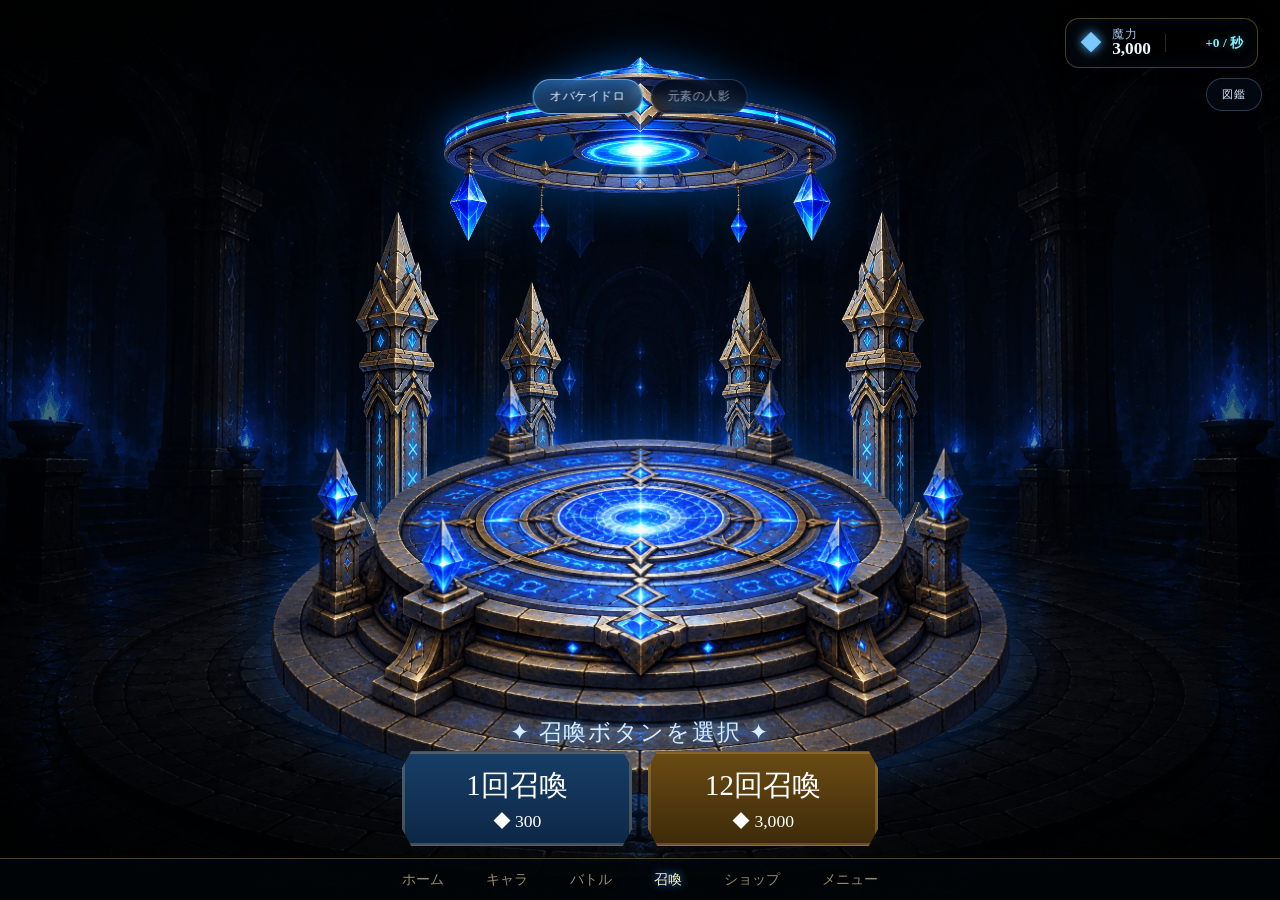
==== gacha-game/index.html @ d6c50254 "カード排出の演出を変更" ====
<!doctype html>
<html lang="ja">
<head>
  <meta charset="utf-8">
  <meta name="viewport" content="width=device-width, initial-scale=1">
  <title>Summon Prototype</title>
  <link rel="stylesheet" href="styles.css">
</head>
<body>
  <main class="screen">
    <img class="layer background" src="assets/background.png" alt="">
    <div class="vignette"></div>

    <section class="hud">
      <div class="magic-hud" aria-label="魔力情報">
        <div class="magic-main">
          <span class="magic-icon">◆</span>
          <div class="magic-values">
            <div class="magic-label">魔力</div>
            <b id="magicAmount">3,000</b>
          </div>
        </div>
        <div class="magic-rate" id="magicRate">+0 / 秒</div>
      </div>
    </section>

    <section class="series-selector" id="seriesSelector" aria-label="ガチャシリーズ"></section>

    <button type="button" class="collection-open-btn" id="openCollection">図鑑</button>

    <section class="summon-stage" id="summonStage">
      <img class="layer pillars" src="assets/pillars.png" alt="">
      <img class="layer ring" src="assets/upper_ring.png" alt="">
      <img class="layer platform" src="assets/platform.png" alt="">
      <img class="layer aura" src="assets/orb_aura.png" alt="">
      <img class="layer orb" src="assets/orb.png" alt="">
      <img class="layer orb-crack" id="orbCrack" src="" alt="" aria-hidden="true">
      <img class="layer lower-fx" src="assets/lower_fx.png" alt="">
      <div class="flash"></div>
      <div class="summon-glow"></div>
      <div class="reveal-burst" id="revealBurst" aria-hidden="true">
        <div class="reveal-burst-rays"></div>
        <div class="reveal-burst-ring ring-a"></div>
        <div class="reveal-burst-ring ring-b"></div>
        <div class="reveal-burst-core"></div>
      </div>
    </section>

    <div class="tap-text" id="tapText">✦ 召喚ボタンを選択 ✦</div>

    <section class="summon-actions">
      <button class="summon-btn single" data-count="1">
        <span id="singleSummonLabel">1回召喚</span>
        <small id="singleSummonCost">◆ 300</small>
      </button>
      <button class="summon-btn ten" data-count="12">
        <span id="multiSummonLabel">12回召喚</span>
        <small id="multiSummonCost">◆ 3,000</small>
      </button>
    </section>

    <nav class="bottom-nav">
      <span>ホーム</span><span>キャラ</span><span>バトル</span>
      <span class="active">召喚</span><span>ショップ</span><span>メニュー</span>
    </nav>

    
    <div class="card-eject-layer" id="cardEjectLayer" aria-hidden="true">
      <div class="layered-card eject-card" id="ejectCard">
        <img class="card-frame-sizing" id="ejectFrameSizing" src="assets/card_frame_sr.png" alt="">
        <div class="card-art-window">
          <img class="card-character" id="ejectCharacter" src="assets/sample_character.png" alt="キャラクター">
        </div>
        <img class="card-frame-overlay" id="ejectFrameOverlay" src="assets/card_frame_sr.png" alt="">
        <div class="card-rarity-label" id="ejectRarity">N</div>
        <div class="card-nameplate">
          <div class="card-name" id="ejectName">星導の魔導姫</div>
        </div>
      </div>
    </div>

    


    <div class="game-toast" id="gameToast" role="status" aria-live="polite"></div>

    <section class="collection-overlay" id="collectionOverlay" aria-hidden="true">
      <div class="collection-panel">
        <header class="collection-header">
          <div>
            <div class="collection-kicker">COLLECTION</div>
            <h2>召喚図鑑</h2>
          </div>
          <button type="button" class="collection-close" id="closeCollection" aria-label="図鑑を閉じる">×</button>
        </header>

        <div class="collection-series-tabs" id="collectionSeriesTabs" aria-label="図鑑シリーズ切り替え"></div>

        <div class="collection-summary">
          <div class="collection-series-name" id="collectionSeriesName">---</div>
          <div class="collection-count" id="collectionProgressText">0 / 0</div>
        </div>

        <div class="collection-progress-track">
          <div class="collection-progress-fill" id="collectionProgressBar"></div>
        </div>

        <div class="collection-grid" id="collectionGrid"></div>
      </div>
    </section>

    <!-- 取得カード専用：カード枠DOMとは完全に独立 -->
    <div class="acquisition-reveal" id="acquisitionReveal" aria-hidden="true">
      <div class="acquisition-backdrop"></div>
      <div class="acquisition-flash" aria-hidden="true"></div>
      <img
        class="acquisition-character"
        id="acquisitionCharacter"
        src=""
        alt="取得キャラクター"
      >
      <div class="acquisition-rarity" id="acquisitionRarity"></div>
      <div class="acquisition-card-name" id="acquisitionCardName"></div>
      <div class="acquisition-tap-guide" id="acquisitionTapGuide">TAP</div>
    </div>

    <div class="result-card" id="resultCard">
      <div class="result-inner">

        <div class="single-result" id="singleResult">
          <div class="result-rarity" id="resultRarity">N</div>

          <div class="layered-card result-layered-card" id="resultLayeredCard">
            <img class="card-frame-sizing" id="resultFrameSizing" src="assets/card_frame_sr.png" alt="">
            <div class="card-art-window">
              <img class="card-character" id="resultCharacter" src="assets/sample_character.png" alt="キャラクター">
            </div>
            <img class="card-frame-overlay" id="resultFrameOverlay" src="assets/card_frame_sr.png" alt="">
            <div class="card-rarity-label" id="resultCardRarity">N</div>
            <div class="card-nameplate">
              <div class="card-name" id="resultCardName">星導の魔導姫</div>
            </div>
          </div>

          <div class="result-title">召喚成功</div>
        </div>

        <div class="ten-result" id="tenResult">
          <div class="ten-result-title">12連召喚結果</div>
          <div class="ten-card-grid" id="tenCardGrid"></div>
        </div>

        <button id="closeResult">閉じる</button>
      </div>
    </div>

  </main>
  <script src="data/master.js"></script>
  <script src="data/card_loader.js"></script>
</body>
</html>
---- gacha-game/styles.css ----
:root{--gold:#d7b065;--blue:#2f92ff}*{box-sizing:border-box}html,body{margin:0;width:100%;height:100%;background:#02070d;color:#fff;font-family:"Yu Mincho","Hiragino Mincho ProN",serif;overflow:hidden}button{font:inherit;color:inherit}.screen{position:relative;width:100vw;height:100vh;min-height:680px;overflow:hidden;background:#02070d}.layer{position:absolute;user-select:none;pointer-events:none}.background{inset:0;width:100%;height:100%;object-fit:cover;opacity:.95;filter:saturate(1.1) brightness(.75)}.vignette{position:absolute;inset:0;background:radial-gradient(circle at 50% 45%,transparent 0 38%,rgba(0,0,0,.25) 68%,rgba(0,0,0,.72) 100%),linear-gradient(to bottom,rgba(0,0,0,.55),transparent 18%,transparent 72%,rgba(0,0,0,.72));pointer-events:none}.hud{position:absolute;z-index:20;top:18px;left:22px;right:22px;display:flex;align-items:center;gap:20px}.title{padding:12px 28px;min-width:160px;font-size:clamp(24px,2.4vw,42px);border:1px solid rgba(215,176,101,.65);background:linear-gradient(180deg,rgba(20,20,22,.95),rgba(6,8,13,.9));box-shadow:0 0 20px rgba(0,0,0,.45)}.currency{display:flex;align-items:center;gap:10px;margin-left:auto;padding:9px 16px;border-radius:999px;background:rgba(0,0,0,.45);border:1px solid rgba(215,176,101,.45);backdrop-filter:blur(6px)}.gem{width:18px;aspect-ratio:.72;display:inline-block;transform:rotate(45deg);clip-path:polygon(50% 0,100% 45%,65% 100%,35% 100%,0 45%);box-shadow:0 0 12px currentColor}.gem.red{background:#ff3c4d;color:#ff3c4d}.gem.blue{background:#2f92ff;color:#2f92ff}.gem.gold{background:#ffd454;color:#ffd454}.side-menu{position:absolute;z-index:20;top:150px;left:24px;display:grid;gap:14px}.side-menu button{width:150px;padding:12px 18px;background:rgba(5,8,14,.78);border:1px solid rgba(215,176,101,.6);text-align:left;cursor:pointer}.summon-stage{
  position:absolute;
  z-index:5;
  left:50%;
  top:48%;

  /* 互換性優先：親サイズを width/height の両方で明示する */
  width:72vw;
  height:61.02vw;

  transform:translate(-50%,-50%);
}.summon-stage .layer{left:50%;top:50%;transform:translate(-50%,-50%)}.platform{width:82%;top:69%!important;z-index:4;filter:drop-shadow(0 0 26px rgba(0,110,255,.35))}.pillars{width:86%;top:55%!important;z-index:2;opacity:.95}.ring{width:56%;top:14%!important;z-index:6;filter:drop-shadow(0 0 22px rgba(0,120,255,.55));animation:ringFloat 3.4s ease-in-out infinite}.orb{width:30%;top:48%!important;z-index:8;filter:drop-shadow(0 0 34px rgba(60,145,255,.85));animation:orbFloat 2.3s ease-in-out infinite}.aura{width:38%;top:48%!important;z-index:7;mix-blend-mode:screen;opacity:.72;animation:spin 12s linear infinite}.lower-fx{width:45%;top:66%!important;z-index:9;mix-blend-mode:screen;opacity:.76;animation:pulse 1.3s ease-in-out infinite}.flash{position:absolute;inset:18% 22% 20%;background:radial-gradient(circle,rgba(255,255,255,.95),rgba(77,157,255,.45) 24%,transparent 62%);opacity:0;pointer-events:none;z-index:10}.tap-text{position:absolute;z-index:20;left:50%;bottom:152px;transform:translateX(-50%);color:#d8ecff;text-shadow:0 0 12px #39f;font-size:clamp(18px,1.8vw,30px);letter-spacing:.08em}.summon-actions{position:absolute;z-index:25;left:50%;bottom:54px;transform:translateX(-50%);display:flex;gap:16px}.summon-btn{position:relative;min-width:230px;padding:14px 26px 12px;border:1px solid rgba(255,255,255,.2);clip-path:polygon(4% 0,96% 0,100% 18%,100% 82%,96% 100%,4% 100%,0 82%,0 18%);cursor:pointer;box-shadow:inset 0 0 0 2px rgba(215,176,101,.28);transition:transform .18s ease,filter .18s ease}.summon-btn:hover{transform:translateY(-3px);filter:brightness(1.15)}.summon-btn span{display:block;font-size:1.8rem}.summon-btn small{display:block;margin-top:3px;font-size:1.1rem}.single{background:linear-gradient(180deg,#173e68,#0d2745)}.ten{background:linear-gradient(180deg,#6a4b13,#3d2a09)}.bottom-nav{position:absolute;z-index:30;left:0;right:0;bottom:0;height:42px;display:flex;justify-content:center;gap:42px;align-items:center;background:rgba(2,5,9,.86);border-top:1px solid rgba(215,176,101,.35);color:#9a8a6b;font-size:.9rem}.bottom-nav .active{color:#fff1bb;text-shadow:0 0 10px #2e8cff}.result-card{position:absolute;z-index:100;inset:0;display:grid;place-items:center;background:rgba(0,0,0,.7);opacity:0;pointer-events:none;transition:opacity .25s ease}.result-card.show{opacity:1;pointer-events:auto}.result-inner{width:min(420px,78vw);padding:34px;text-align:center;background:linear-gradient(180deg,rgba(22,33,50,.98),rgba(7,12,20,.98));border:1px solid var(--gold);box-shadow:0 0 48px rgba(48,124,255,.45)}.result-rarity{font-size:3rem;font-weight:900;color:#ffd46a;text-shadow:0 0 18px currentColor}.result-title{font-size:1.8rem;margin:10px 0 24px}.result-inner button{padding:10px 22px;background:#173e68;border:1px solid #66b4ff;cursor:pointer}@keyframes ringFloat{0%,100%{transform:translate(-50%,-50%) translateY(0) rotate(0deg)}50%{transform:translate(-50%,-50%) translateY(-6px) rotate(1deg)}}@keyframes orbFloat{0%,100%{transform:translate(-50%,-50%) translateY(0) scale(1)}50%{transform:translate(-50%,-50%) translateY(-10px) scale(1.025)}}@keyframes spin{from{transform:translate(-50%,-50%) rotate(0)}to{transform:translate(-50%,-50%) rotate(360deg)}}@keyframes pulse{0%,100%{transform:translate(-50%,-50%) scale(.98);filter:brightness(.9)}50%{transform:translate(-50%,-50%) scale(1.04);filter:brightness(1.25)}}@keyframes ringCharge{from{transform:translate(-50%,-50%) rotate(0) scale(1);filter:brightness(1)}to{transform:translate(-50%,-50%) rotate(360deg) scale(1.02);filter:brightness(1.35)}}@keyframes orbCharge{0%,100%{transform:translate(-50%,-50%) scale(1);filter:brightness(1.1) drop-shadow(0 0 35px #55a8ff)}50%{transform:translate(-50%,-50%) scale(1.08);filter:brightness(1.7) drop-shadow(0 0 70px #b9dcff)}}@keyframes pulseFast{0%,100%{transform:translate(-50%,-50%) scale(.98);filter:brightness(1)}50%{transform:translate(-50%,-50%) scale(1.08);filter:brightness(1.7)}}@keyframes flashBurst{0%{opacity:0;transform:scale(.4)}45%{opacity:.22}72%{opacity:1;transform:scale(1.35)}100%{opacity:0;transform:scale(1.8)}}@media(max-width:820px){.screen{min-height:100dvh}.hud{gap:10px;left:10px;right:10px;top:10px}.title{min-width:100px;padding:8px 16px}.currency{font-size:.8rem;gap:6px;padding:7px 10px}.side-menu{left:10px;top:105px}.side-menu button{width:110px;padding:9px 12px;font-size:.85rem}.summon-stage{
  width:112vw;
  height:94.92vw;
  top:48%;
}.tap-text{bottom:138px;white-space:nowrap}.summon-actions{bottom:58px;gap:8px;width:95vw}.summon-btn{min-width:0;flex:1;padding-inline:10px}.summon-btn span{font-size:1.25rem}.bottom-nav{gap:16px;font-size:.72rem}}


/* =========================================================
   ガチャ演出 v1
   1.召喚開始 → 2.装置起動 → 3.魔力集積 → 4.オーブ出現
   → 7.確定演出(SSRのみ) → 8.オーブ解放 → 9.カード排出 → 10.余韻

   5・6（判定待ち・昇格）は今回は未実装。
   ========================================================= */

/* ----- 通常待機時 ----- */
.summon-stage .orb{
  opacity:0;
}

.summon-stage .aura{
  opacity:0;
}

.summon-stage .lower-fx{
  opacity:.08;
}

.summon-stage .summon-glow{
  position:absolute;
  left:50%;
  top:49%;
  width:34%;
  height:34%;
  transform:translate(-50%,-50%) scale(.6);
  border-radius:50%;
  pointer-events:none;
  z-index:3;
  opacity:0;
  background:radial-gradient(
    circle,
    rgba(104,180,255,.36) 0%,
    rgba(52,126,255,.13) 42%,
    transparent 72%
  );
  filter:blur(10px);
}

/* 召喚中は周辺UIを少し落とす */
.hud,
.side-menu,
.rarity-panel,
.summon-actions,
.bottom-nav{
  transition:opacity .35s ease, filter .35s ease;
}

.screen.summon-running .hud,
.screen.summon-running .side-menu,
.screen.summon-running .rarity-panel,
.screen.summon-running .summon-actions,
.screen.summon-running .bottom-nav{
  opacity:.25;
  filter:brightness(.55);
  pointer-events:none;
}

.screen.summon-running .vignette{
  background:
    radial-gradient(circle at 50% 47%,transparent 0 23%,rgba(0,0,0,.42) 54%,rgba(0,0,0,.88) 100%),
    linear-gradient(to bottom,rgba(0,0,0,.72),transparent 28%,transparent 66%,rgba(0,0,0,.82));
}

/* =========================================================
   1. 召喚開始
   ========================================================= */
.summon-stage.phase-start{
  animation:stageWake .45s ease-out both;
}

.summon-stage.phase-start .platform,
.summon-stage.phase-start .pillars,
.summon-stage.phase-start .ring{
  filter:brightness(.58) saturate(.7);
}

/* =========================================================
   2. 装置起動
   ========================================================= */
.summon-stage.phase-activate .platform{
  animation:platformActivate .9s ease-out both;
}

.summon-stage.phase-activate .pillars{
  animation:pillarsActivate .9s ease-out both;
}

.summon-stage.phase-activate .ring{
  animation:ringActivate .9s ease-in-out both;
}

.summon-stage.phase-activate .summon-glow{
  animation:coreWake .9s ease-out both;
}

/* =========================================================
   3. 魔力集積
   ========================================================= */
.summon-stage.phase-charge .platform{
  animation:platformCharge .8s ease-in-out infinite;
}

.summon-stage.phase-charge .pillars{
  animation:pillarsCharge .65s ease-in-out infinite alternate;
}

.summon-stage.phase-charge .ring{
  animation:ringChargeV1 .65s linear infinite;
}

.summon-stage.phase-charge .aura{
  opacity:.82;
  animation:auraCharge 1.15s linear infinite;
}

.summon-stage.phase-charge .lower-fx{
  opacity:.86;
  animation:lowerCharge .42s ease-in-out infinite;
}

.summon-stage.phase-charge .summon-glow{
  opacity:.9;
  animation:chargeCore .55s ease-in-out infinite alternate;
}

/* =========================================================
   4. オーブ出現
   ========================================================= */
.summon-stage.phase-orb .orb{
  opacity:1;
  animation:orbAppear .9s cubic-bezier(.18,.75,.22,1) both;
}

.summon-stage.phase-orb .aura{
  opacity:.9;
  animation:spin 3.4s linear infinite;
}

.summon-stage.phase-orb .lower-fx{
  opacity:.9;
  animation:pulseFast .55s ease-in-out infinite;
}

.summon-stage.phase-orb .ring{
  animation:ringFloat 2.2s ease-in-out infinite;
}

/* ----- レア度色（昇格なし） ----- */

/* R：青 */
.summon-stage.rarity-r .orb{
  filter:hue-rotate(0deg) saturate(1.05) brightness(1.08)
         drop-shadow(0 0 32px rgba(67,154,255,.95));
}

.summon-stage.rarity-r .aura,
.summon-stage.rarity-r .lower-fx{
  filter:hue-rotate(0deg) saturate(1.05);
}

/* SR：紫 */
.summon-stage.rarity-sr .orb{
  filter:hue-rotate(55deg) saturate(1.4) brightness(1.16)
         drop-shadow(0 0 42px rgba(205,93,255,.95));
}

.summon-stage.rarity-sr .aura,
.summon-stage.rarity-sr .lower-fx{
  filter:hue-rotate(55deg) saturate(1.35) brightness(1.1);
}

/* SSR：金 */
.summon-stage.rarity-ssr .orb{
  filter:hue-rotate(145deg) saturate(1.55) brightness(1.28)
         drop-shadow(0 0 56px rgba(255,211,91,.95));
}

.summon-stage.rarity-ssr .aura,
.summon-stage.rarity-ssr .lower-fx{
  filter:hue-rotate(145deg) saturate(1.5) brightness(1.25);
}

/* =========================================================
   7. SSR確定演出
   一瞬「装置が止まる」→異常発光
   ========================================================= */
.summon-stage.phase-confirm .ring{
  animation:none;
  filter:brightness(.28) saturate(.3);
}

.summon-stage.phase-confirm .platform,
.summon-stage.phase-confirm .pillars{
  animation:ssrDevicePulse .9s ease-in-out both;
}

.summon-stage.phase-confirm .orb{
  opacity:1;
  animation:ssrConfirmOrb .9s ease-in-out both;
}

.summon-stage.phase-confirm .aura{
  opacity:1;
  animation:ssrConfirmAura .9s ease-in-out both;
}

.summon-stage.phase-confirm .lower-fx{
  opacity:1;
  animation:ssrConfirmFx .24s ease-in-out infinite;
}

.summon-stage.phase-confirm .summon-glow{
  opacity:1;
  animation:ssrCore .9s ease-in-out both;
}

/* =========================================================
   8. オーブ解放
   ========================================================= */
.summon-stage.phase-release .orb{
  opacity:1;
  animation:orbRelease .85s cubic-bezier(.25,.7,.2,1) forwards;
}

.summon-stage.phase-release .aura{
  opacity:1;
  animation:auraRelease .85s ease-out forwards;
}

.summon-stage.phase-release .lower-fx{
  opacity:1;
  animation:lowerRelease .85s ease-out forwards;
}

.summon-stage.phase-release .ring{
  animation:ringRelease .85s ease-out forwards;
}

.summon-stage.phase-release .flash{
  animation:flashBurstV1 .85s ease-out forwards;
}

/* =========================================================
   9. カード排出
   現在は仮カード
   ========================================================= */
.result-card-placeholder{
  position:relative;
  width:min(180px,42vw);
  aspect-ratio:3/4;
  margin:18px auto;
  display:grid;
  place-items:center;
  overflow:hidden;

  border:2px solid rgba(215,176,101,.75);
  background:
    radial-gradient(circle at 50% 35%,rgba(79,153,255,.24),transparent 45%),
    linear-gradient(180deg,#182538,#080d16);

  box-shadow:
    inset 0 0 28px rgba(82,145,255,.2),
    0 0 24px rgba(56,127,255,.18);

  opacity:0;
  transform:translateY(65px) scale(.72) rotateY(18deg);
}

.result-card-placeholder span{
  font-size:.72rem;
  letter-spacing:.14em;
  color:rgba(255,255,255,.52);
}

.result-card.show .result-inner{
  animation:resultWindowIn .35s ease-out both;
}

.result-card.show .result-card-placeholder{
  animation:cardEject .7s cubic-bezier(.18,.8,.23,1) .08s both;
}

/* レア度別カード仮表現 */
.result-card.rarity-r .result-card-placeholder{
  box-shadow:0 0 28px rgba(64,145,255,.42), inset 0 0 28px rgba(64,145,255,.18);
}

.result-card.rarity-sr .result-card-placeholder{
  box-shadow:0 0 36px rgba(203,93,255,.55), inset 0 0 30px rgba(203,93,255,.22);
}

.result-card.rarity-ssr .result-card-placeholder{
  border-color:#ffd46a;
  box-shadow:0 0 48px rgba(255,207,77,.65), inset 0 0 34px rgba(255,207,77,.2);
}

/* =========================================================
   10. 余韻
   ========================================================= */
.result-card.afterglow.rarity-r .result-inner{
  box-shadow:0 0 48px rgba(48,124,255,.45);
}

.result-card.afterglow.rarity-sr .result-inner{
  animation:srAfterglow 2.2s ease-in-out infinite alternate;
}

.result-card.afterglow.rarity-ssr .result-inner{
  animation:ssrAfterglow 1.7s ease-in-out infinite alternate;
}

/* =========================================================
   新規キーフレーム
   ========================================================= */
@keyframes stageWake{
  0%{filter:brightness(.72);transform:translate(-50%,-50%) scale(.985)}
  100%{filter:brightness(1);transform:translate(-50%,-50%) scale(1)}
}

@keyframes platformActivate{
  0%{filter:brightness(.45) drop-shadow(0 0 0 rgba(0,110,255,0))}
  45%{filter:brightness(.95) drop-shadow(0 0 14px rgba(0,110,255,.25))}
  100%{filter:brightness(1.25) drop-shadow(0 0 32px rgba(0,110,255,.5))}
}

@keyframes pillarsActivate{
  0%{filter:brightness(.48)}
  30%{filter:brightness(.7)}
  62%{filter:brightness(1.3) drop-shadow(0 0 14px rgba(52,145,255,.25))}
  100%{filter:brightness(1.05) drop-shadow(0 0 24px rgba(52,145,255,.3))}
}

@keyframes ringActivate{
  0%{transform:translate(-50%,-50%) rotate(0deg);filter:brightness(.4)}
  50%{filter:brightness(1.5) drop-shadow(0 0 28px rgba(0,120,255,.72))}
  100%{transform:translate(-50%,-50%) rotate(38deg);filter:brightness(1.1)}
}

@keyframes coreWake{
  0%{opacity:0;transform:translate(-50%,-50%) scale(.35)}
  100%{opacity:.55;transform:translate(-50%,-50%) scale(1)}
}

@keyframes platformCharge{
  0%,100%{filter:brightness(1) drop-shadow(0 0 18px rgba(0,110,255,.28))}
  50%{filter:brightness(1.35) drop-shadow(0 0 38px rgba(0,110,255,.58))}
}

@keyframes pillarsCharge{
  from{filter:brightness(.9) drop-shadow(0 0 8px rgba(48,139,255,.18))}
  to{filter:brightness(1.3) drop-shadow(0 0 24px rgba(48,139,255,.45))}
}

@keyframes ringChargeV1{
  from{transform:translate(-50%,-50%) rotate(0deg);filter:brightness(1.05)}
  to{transform:translate(-50%,-50%) rotate(360deg);filter:brightness(1.35)}
}

@keyframes auraCharge{
  from{transform:translate(-50%,-50%) rotate(0deg) scale(.78)}
  to{transform:translate(-50%,-50%) rotate(360deg) scale(1.02)}
}

@keyframes lowerCharge{
  0%,100%{transform:translate(-50%,-50%) scale(.92);filter:brightness(.85)}
  50%{transform:translate(-50%,-50%) scale(1.06);filter:brightness(1.65)}
}

@keyframes chargeCore{
  from{transform:translate(-50%,-50%) scale(.85);filter:brightness(.9)}
  to{transform:translate(-50%,-50%) scale(1.18);filter:brightness(1.45)}
}

@keyframes orbAppear{
  0%{
    opacity:0;
    transform:translate(-50%,-50%) scale(.18);
    filter:brightness(3) blur(7px);
  }
  48%{
    opacity:1;
    transform:translate(-50%,-50%) scale(1.12);
  }
  72%{
    transform:translate(-50%,-50%) scale(.96);
  }
  100%{
    opacity:1;
    transform:translate(-50%,-50%) scale(1);
  }
}

@keyframes ssrDevicePulse{
  0%{filter:brightness(.22) saturate(.35)}
  35%{filter:brightness(.12) saturate(.15)}
  58%{filter:brightness(2.1) saturate(1.5)}
  100%{filter:brightness(1.25) saturate(1.2)}
}

@keyframes ssrConfirmOrb{
  0%{transform:translate(-50%,-50%) scale(1);filter:brightness(.28)}
  32%{transform:translate(-50%,-50%) scale(.98);filter:brightness(.1)}
  55%{transform:translate(-50%,-50%) scale(1.13);filter:brightness(2.4)}
  100%{transform:translate(-50%,-50%) scale(1.03);filter:brightness(1.35)}
}

@keyframes ssrConfirmAura{
  0%,35%{transform:translate(-50%,-50%) scale(.85);filter:brightness(.25);opacity:.25}
  58%{transform:translate(-50%,-50%) scale(1.25);filter:brightness(2.2);opacity:1}
  100%{transform:translate(-50%,-50%) scale(1);filter:brightness(1.35);opacity:1}
}

@keyframes ssrConfirmFx{
  0%,100%{transform:translate(-50%,-50%) scale(.94);filter:brightness(1)}
  50%{transform:translate(-50%,-50%) scale(1.12);filter:brightness(2)}
}

@keyframes ssrCore{
  0%,35%{transform:translate(-50%,-50%) scale(.7);opacity:.15}
  58%{transform:translate(-50%,-50%) scale(1.5);opacity:1}
  100%{transform:translate(-50%,-50%) scale(1.1);opacity:.75}
}

@keyframes orbRelease{
  0%{
    transform:translate(-50%,-50%) scale(1);
    opacity:1;
  }
  35%{
    transform:translate(-50%,-50%) scale(.9);
    opacity:1;
  }
  70%{
    transform:translate(-50%,-50%) scale(1.45);
    opacity:1;
  }
  100%{
    transform:translate(-50%,-50%) scale(2.25);
    opacity:0;
  }
}

@keyframes auraRelease{
  0%{transform:translate(-50%,-50%) scale(1);opacity:1}
  100%{transform:translate(-50%,-50%) scale(2.1) rotate(110deg);opacity:0}
}

@keyframes lowerRelease{
  0%{
    transform:translate(-50%,-50%) scale(1);
    opacity:1;
  }
  100%{
    transform:translate(-50%,-50%) scale(1.55);
    opacity:0;
  }
}

@keyframes ringRelease{
  0%{transform:translate(-50%,-50%) rotate(0deg) scale(1)}
  100%{transform:translate(-50%,-50%) rotate(135deg) scale(1.1);filter:brightness(1.7)}
}

@keyframes flashBurstV1{
  0%{opacity:0;transform:scale(.35)}
  35%{opacity:.32}
  68%{opacity:1;transform:scale(1.42)}
  100%{opacity:0;transform:scale(2.15)}
}

@keyframes resultWindowIn{
  from{transform:scale(.94);opacity:.5}
  to{transform:scale(1);opacity:1}
}

@keyframes cardEject{
  0%{
    opacity:0;
    transform:translateY(70px) scale(.68) rotateY(20deg);
    filter:brightness(2.5);
  }
  55%{
    opacity:1;
    transform:translateY(-8px) scale(1.06) rotateY(-4deg);
  }
  78%{
    transform:translateY(3px) scale(.98) rotateY(1deg);
  }
  100%{
    opacity:1;
    transform:translateY(0) scale(1) rotateY(0);
    filter:brightness(1);
  }
}

@keyframes srAfterglow{
  from{box-shadow:0 0 38px rgba(185,74,255,.4)}
  to{box-shadow:0 0 68px rgba(205,100,255,.72)}
}

@keyframes ssrAfterglow{
  from{box-shadow:0 0 46px rgba(255,193,55,.48)}
  to{box-shadow:0 0 82px rgba(255,220,104,.88)}
}

@media(max-width:820px){
  .result-card-placeholder{
    width:min(155px,40vw);
  }
}


/* =========================================================
   ガチャ演出 v2 追加仕様

   ・天井リングは回転禁止
   ・レア度は N / R / SR / UR
   ・N=青 / R=紫 / SR=銀 / UR=金
   ・色変化した場合はそのレア度確定
   ・青のままでも高レア排出あり
   ========================================================= */

/* ---------------------------------------------------------
   天井リング
   回転は一切させず、上下移動と発光だけにする
   --------------------------------------------------------- */

.ring{
  animation:ringFloatNoRotate 3.4s ease-in-out infinite !important;
}

.summon-stage.phase-activate .ring{
  animation:ringActivateNoRotate .9s ease-in-out both !important;
}

.summon-stage.phase-charge .ring{
  animation:ringChargeNoRotate .7s ease-in-out infinite alternate !important;
}

.summon-stage.phase-orb .ring{
  animation:ringFloatNoRotate 2.2s ease-in-out infinite !important;
}

.summon-stage.phase-confirm .ring{
  animation:none !important;
  transform:translate(-50%,-50%) !important;
}

.summon-stage.phase-release .ring{
  animation:ringReleaseNoRotate .85s ease-out forwards !important;
}

@keyframes ringFloatNoRotate{
  0%,100%{
    transform:translate(-50%,-50%) translateY(0);
    filter:brightness(1)
           drop-shadow(0 0 22px rgba(0,120,255,.45));
  }
  50%{
    transform:translate(-50%,-50%) translateY(-2.2%);
    filter:brightness(1.15)
           drop-shadow(0 0 30px rgba(0,120,255,.62));
  }
}

@keyframes ringActivateNoRotate{
  0%{
    transform:translate(-50%,-50%) translateY(0);
    filter:brightness(.4);
  }
  50%{
    transform:translate(-50%,-50%) translateY(-2%);
    filter:brightness(1.55)
           drop-shadow(0 0 30px rgba(0,120,255,.75));
  }
  100%{
    transform:translate(-50%,-50%) translateY(0);
    filter:brightness(1.1);
  }
}

@keyframes ringChargeNoRotate{
  from{
    transform:translate(-50%,-50%) translateY(0) scale(1);
    filter:brightness(1.05)
           drop-shadow(0 0 20px rgba(0,120,255,.4));
  }
  to{
    transform:translate(-50%,-50%) translateY(-2.5%) scale(1.015);
    filter:brightness(1.42)
           drop-shadow(0 0 38px rgba(0,120,255,.75));
  }
}

@keyframes ringReleaseNoRotate{
  0%{
    transform:translate(-50%,-50%) scale(1);
    filter:brightness(1.1);
  }
  45%{
    transform:translate(-50%,-50%) scale(1.04);
    filter:brightness(1.65);
  }
  100%{
    transform:translate(-50%,-50%) scale(1);
    filter:brightness(.75);
  }
}


/* ---------------------------------------------------------
   レアリティ色
   --------------------------------------------------------- */

/* N = 青 */
.summon-stage.rarity-n .orb{
  filter:
    hue-rotate(0deg)
    saturate(1.05)
    brightness(1.08)
    drop-shadow(0 0 32px rgba(67,154,255,.95));
}

.summon-stage.rarity-n .aura,
.summon-stage.rarity-n .lower-fx{
  filter:hue-rotate(0deg) saturate(1.05);
}


/* R = 紫 */
.summon-stage.rarity-r .orb{
  filter:
    hue-rotate(55deg)
    saturate(1.45)
    brightness(1.16)
    drop-shadow(0 0 42px rgba(205,93,255,.95));
}

.summon-stage.rarity-r .aura,
.summon-stage.rarity-r .lower-fx{
  filter:hue-rotate(55deg) saturate(1.4) brightness(1.1);
}


/* SR = シルバー */
.summon-stage.rarity-sr .orb{
  filter:
    grayscale(.82)
    saturate(.18)
    brightness(1.68)
    contrast(.96)
    drop-shadow(0 0 46px rgba(220,232,244,.95));
}

.summon-stage.rarity-sr .aura,
.summon-stage.rarity-sr .lower-fx{
  filter:
    grayscale(.82)
    saturate(.18)
    brightness(1.55);
}


/* UR = ゴールド */
.summon-stage.rarity-ur .orb{
  filter:
    sepia(.78)
    saturate(3.2)
    hue-rotate(355deg)
    brightness(1.38)
    drop-shadow(0 0 58px rgba(255,210,72,.98));
}

.summon-stage.rarity-ur .aura,
.summon-stage.rarity-ur .lower-fx{
  filter:
    sepia(.72)
    saturate(2.8)
    hue-rotate(355deg)
    brightness(1.35);
}


/* ---------------------------------------------------------
   色変化した瞬間
   --------------------------------------------------------- */

.summon-stage.phase-color-reveal .orb{
  animation:rarityColorReveal .65s cubic-bezier(.2,.8,.2,1) both;
}

.summon-stage.phase-color-reveal .aura{
  opacity:1;
  animation:rarityAuraReveal .65s ease-out both;
}

.summon-stage.phase-color-reveal .lower-fx{
  opacity:1;
  animation:rarityFxReveal .65s ease-out both;
}

@keyframes rarityColorReveal{
  0%{
    transform:translate(-50%,-50%) scale(1);
    filter:brightness(1.2);
  }
  25%{
    transform:translate(-50%,-50%) scale(.92);
    filter:brightness(2.4);
  }
  58%{
    transform:translate(-50%,-50%) scale(1.14);
  }
  100%{
    transform:translate(-50%,-50%) scale(1);
  }
}

@keyframes rarityAuraReveal{
  0%{
    transform:translate(-50%,-50%) scale(.78);
    opacity:.35;
  }
  55%{
    transform:translate(-50%,-50%) scale(1.28);
    opacity:1;
  }
  100%{
    transform:translate(-50%,-50%) scale(1);
    opacity:.92;
  }
}

@keyframes rarityFxReveal{
  0%{
    transform:translate(-50%,-50%) scale(.9);
    opacity:.45;
  }
  55%{
    transform:translate(-50%,-50%) scale(1.14);
    opacity:1;
  }
  100%{
    transform:translate(-50%,-50%) scale(1);
    opacity:.9;
  }
}


/* ---------------------------------------------------------
   UR確定演出
   --------------------------------------------------------- */

.summon-stage.rarity-ur.phase-confirm .platform,
.summon-stage.rarity-ur.phase-confirm .pillars{
  animation:urDevicePulse .9s ease-in-out both;
}

.summon-stage.rarity-ur.phase-confirm .orb{
  opacity:1;
  animation:urConfirmOrb .9s ease-in-out both;
}

.summon-stage.rarity-ur.phase-confirm .aura{
  opacity:1;
  animation:urConfirmAura .9s ease-in-out both;
}

.summon-stage.rarity-ur.phase-confirm .lower-fx{
  opacity:1;
  animation:urConfirmFx .24s ease-in-out infinite;
}

@keyframes urDevicePulse{
  0%{filter:brightness(.22) saturate(.35)}
  35%{filter:brightness(.12) saturate(.15)}
  58%{filter:brightness(2.2) saturate(1.7)}
  100%{filter:brightness(1.28) saturate(1.25)}
}

@keyframes urConfirmOrb{
  0%{
    transform:translate(-50%,-50%) scale(1);
    filter:brightness(.28);
  }
  32%{
    transform:translate(-50%,-50%) scale(.98);
    filter:brightness(.1);
  }
  55%{
    transform:translate(-50%,-50%) scale(1.14);
    filter:brightness(2.5);
  }
  100%{
    transform:translate(-50%,-50%) scale(1.03);
    filter:brightness(1.4);
  }
}

@keyframes urConfirmAura{
  0%,35%{
    transform:translate(-50%,-50%) scale(.85);
    filter:brightness(.25);
    opacity:.25;
  }
  58%{
    transform:translate(-50%,-50%) scale(1.28);
    filter:brightness(2.25);
    opacity:1;
  }
  100%{
    transform:translate(-50%,-50%) scale(1);
    filter:brightness(1.4);
    opacity:1;
  }
}

@keyframes urConfirmFx{
  0%,100%{
    transform:translate(-50%,-50%) scale(.94);
    filter:brightness(1);
  }
  50%{
    transform:translate(-50%,-50%) scale(1.12);
    filter:brightness(2.1);
  }
}


/* ---------------------------------------------------------
   結果カード色
   --------------------------------------------------------- */

.result-card.rarity-n .result-card-placeholder{
  border-color:#58a8ff;
  box-shadow:
    0 0 28px rgba(64,145,255,.42),
    inset 0 0 28px rgba(64,145,255,.18);
}

.result-card.rarity-r .result-card-placeholder{
  border-color:#d477ff;
  box-shadow:
    0 0 36px rgba(203,93,255,.55),
    inset 0 0 30px rgba(203,93,255,.22);
}

.result-card.rarity-sr .result-card-placeholder{
  border-color:#dce5ef;
  box-shadow:
    0 0 42px rgba(220,232,244,.58),
    inset 0 0 32px rgba(220,232,244,.2);
}

.result-card.rarity-ur .result-card-placeholder{
  border-color:#ffd46a;
  box-shadow:
    0 0 52px rgba(255,207,77,.7),
    inset 0 0 36px rgba(255,207,77,.22);
}

.result-card.afterglow.rarity-n .result-inner{
  box-shadow:0 0 44px rgba(48,124,255,.38);
}

.result-card.afterglow.rarity-r .result-inner{
  animation:rAfterglow 2.2s ease-in-out infinite alternate;
}

.result-card.afterglow.rarity-sr .result-inner{
  animation:srSilverAfterglow 2s ease-in-out infinite alternate;
}

.result-card.afterglow.rarity-ur .result-inner{
  animation:urAfterglow 1.7s ease-in-out infinite alternate;
}

@keyframes rAfterglow{
  from{box-shadow:0 0 36px rgba(185,74,255,.4)}
  to{box-shadow:0 0 62px rgba(205,100,255,.68)}
}

@keyframes srSilverAfterglow{
  from{box-shadow:0 0 38px rgba(205,218,232,.42)}
  to{box-shadow:0 0 68px rgba(235,242,250,.72)}
}

@keyframes urAfterglow{
  from{box-shadow:0 0 48px rgba(255,193,55,.5)}
  to{box-shadow:0 0 86px rgba(255,220,104,.9)}
}


/* =========================================================
   プログラム重ね合わせ式カード
   カード枠画像をサイズ基準にするので親サイズが0にならない。
   ========================================================= */







/* ---------------------------------------------------------
   カード本体
   --------------------------------------------------------- */
.layered-card{
  position:relative;
  display:inline-block;
  width:min(320px,46vw);
  line-height:0;
  isolation:isolate;
  filter:drop-shadow(0 12px 28px rgba(0,0,0,.48));
}

/*
  この画像を通常フローに置くことで、
  カード枠の実画像サイズからカード全体の高さを決める。
  visibility:hidden なので見えないがサイズは保持される。
*/
.card-frame-sizing{
  display:block;
  width:100%;
  height:auto;
  visibility:hidden;
}

/*
  キャラを表示する内側領域。
  枠の内側だけに配置する。
*/
.card-art-window{
  position:absolute;
  z-index:1;

  left:7.2%;
  right:7.2%;
  top:8.1%;
  bottom:10.4%;

  overflow:hidden;
  background:#071022;
}

/*
  キャラ画像は3:4なので、
  カード内側を埋めつつ全身がなるべく見えるよう調整。
*/
.card-character{
  position:absolute;
  left:50%;
  top:50%;

  width:112%;
  height:112%;

  transform:translate(-50%,-50%);
  object-fit:cover;
  object-position:center center;

  pointer-events:none;
}

/* 枠本体 */
.card-frame-overlay{
  position:absolute;
  z-index:3;
  inset:0;

  width:100%;
  height:100%;

  object-fit:fill;
  pointer-events:none;
}

/* レア度 */
.card-rarity-label{
  position:absolute;
  z-index:5;
  top:4.3%;
  right:7.5%;

  min-width:2.7em;
  padding:.34em .62em;

  font-size:clamp(12px,1.3vw,16px);
  line-height:1;
  font-weight:900;
  text-align:center;

  border-radius:999px;
  background:rgba(2,8,18,.82);
  border:1px solid currentColor;

  text-shadow:0 0 8px currentColor;
}

/* 名前 */
.card-nameplate{
  position:absolute;
  z-index:5;

  left:14%;
  right:14%;
  bottom:3.3%;

  height:6.8%;

  display:flex;
  align-items:center;
  justify-content:center;

  line-height:1.1;
}

.card-name{
  max-width:100%;
  overflow:hidden;
  white-space:nowrap;
  text-overflow:ellipsis;

  color:#f5f7ff;
  font-size:clamp(12px,1.35vw,17px);
  font-weight:800;
  letter-spacing:.03em;

  text-shadow:
    0 1px 2px #000,
    0 0 7px rgba(100,170,255,.5);
}

/* レア度別 */
.layered-card.rarity-n .card-rarity-label{
  color:#58a8ff;
}
.layered-card.rarity-r .card-rarity-label{
  color:#d477ff;
}
.layered-card.rarity-sr .card-rarity-label{
  color:#edf3fa;
}
.layered-card.rarity-ur .card-rarity-label{
  color:#ffd46a;
}


/* ---------------------------------------------------------
   排出演出
   --------------------------------------------------------- */
.card-eject-layer{
  position:absolute;
  z-index:95;
  inset:0;

  display:grid;
  place-items:center;

  opacity:0;
  pointer-events:none;

  background:
    radial-gradient(
      circle at 50% 50%,
      rgba(100,165,255,.14),
      transparent 32%
    );
}

.card-eject-layer.show{
  opacity:1;
}

.eject-card{
  width:min(300px,40vw);

  opacity:0;

  transform:
    translateY(90px)
    scale(.28)
    rotate(-9deg);

  filter:
    brightness(2.3)
    blur(2px)
    drop-shadow(0 0 28px rgba(100,175,255,.6));
}

.card-eject-layer.play .eject-card{
  animation:
    layeredCardEject
    1.25s
    cubic-bezier(.18,.8,.23,1)
    forwards;
}

@keyframes layeredCardEject{
  0%{
    opacity:0;
    transform:
      translateY(90px)
      scale(.28)
      rotate(-9deg);
    filter:
      brightness(3)
      blur(3px);
  }

  18%{
    opacity:1;
  }

  58%{
    opacity:1;
    transform:
      translateY(-10px)
      scale(1.04)
      rotate(2deg);
    filter:
      brightness(1.2)
      blur(0);
  }

  78%{
    transform:
      translateY(3px)
      scale(.98)
      rotate(-1deg);
  }

  100%{
    opacity:1;
    transform:
      translateY(0)
      scale(1)
      rotate(0);
    filter:
      brightness(1)
      blur(0);
  }
}


/* ---------------------------------------------------------
   結果画面
   --------------------------------------------------------- */
.result-inner{
  width:min(540px,88vw);
  padding:26px 24px 22px;
}

.result-layered-card{
  display:block;
  margin:10px auto 16px;

  width:min(300px,55vw);

  opacity:0;
  transform:
    translateY(40px)
    scale(.85);
}

.result-card.show .result-layered-card{
  animation:
    layeredResultCardIn
    .7s
    cubic-bezier(.18,.8,.23,1)
    .05s
    both;
}

@keyframes layeredResultCardIn{
  0%{
    opacity:0;
    transform:
      translateY(42px)
      scale(.82);
    filter:brightness(2);
  }

  60%{
    opacity:1;
    transform:
      translateY(-5px)
      scale(1.03);
  }

  100%{
    opacity:1;
    transform:
      translateY(0)
      scale(1);
    filter:brightness(1);
  }
}


@media(max-width:820px){

  .eject-card{
    width:min(260px,58vw);
  }

  .result-layered-card{
    width:min(280px,68vw);
  }

  .card-name{
    font-size:clamp(11px,3.1vw,15px);
  }

  .card-rarity-label{
    font-size:clamp(11px,3vw,14px);
  }
}


/* =========================================================
   12連結果
   4枚 × 3段
   ========================================================= */

.ten-result{
  display:none;
}

.ten-result.show{
  display:block;
}

.ten-result-title{
  margin-bottom:18px;
  text-align:center;
  font-size:clamp(24px,2.6vw,34px);
  color:#f4e3b1;
  letter-spacing:.08em;
  text-shadow:0 0 18px rgba(215,176,101,.35);
}

.ten-card-grid{
  display:grid;
  grid-template-columns:repeat(4, minmax(0, 1fr));
  gap:10px;
  width:min(920px,90vw);
  margin:0 auto 14px;
}

.ten-card-item{
  min-width:0;
  opacity:0;
  transform:translateY(24px) scale(.92);
  animation:tenCardAppear .42s ease-out forwards;
  animation-delay:calc(var(--card-index) * 55ms);
}

.ten-layered-card{
  width:100%;
}

.ten-layered-card .card-name{
  font-size:clamp(9px,.9vw,13px);
}

.ten-layered-card .card-rarity-label{
  font-size:clamp(9px,.9vw,12px);
}

@keyframes tenCardAppear{
  to{
    opacity:1;
    transform:translateY(0) scale(1);
  }
}

/* 10連時は結果ウィンドウを広げる */
.result-card:has(.ten-result.show) .result-inner{
  width:min(1180px,96vw);
  max-height:94vh;
  overflow:auto;
  padding:18px 20px;
}

@media(max-width:820px){
  .ten-card-grid{
    gap:7px;
    width:96vw;
  }

  .ten-result-title{
    margin-bottom:12px;
    font-size:clamp(20px,5.5vw,28px);
  }

  .ten-layered-card .card-name{
    font-size:clamp(6px,1.8vw,9px);
  }

  .ten-layered-card .card-rarity-label{
    font-size:clamp(7px,1.8vw,9px);
    padding:.22em .42em;
  }

  .card-nameplate{
    left:12%;
    right:12%;
  }
}


/* 12連専用微調整 */
.result-card:has(.ten-result.show) .result-inner{
  width:min(980px,96vw);
}

@media(max-width:820px){
  .ten-card-grid{
    grid-template-columns:repeat(4, minmax(0, 1fr));
    gap:5px;
    width:95vw;
  }

  .result-card:has(.ten-result.show) .result-inner{
    width:98vw;
    max-height:95vh;
    padding:12px 8px 10px;
  }

  .ten-result-title{
    margin-bottom:8px;
  }
}


/* =========================================================
   12連専用結果パネル v2
   1連結果とは別物として、画面全体を使う。
   ========================================================= */

/* 12連時は中央の小窓ではなく、ほぼ全画面の専用枠 */
.result-card.twelve-mode{
  padding:2vh 2vw;
  align-items:center;
  justify-items:center;
  background:rgba(0,0,0,.82);
}

.result-card.twelve-mode .result-inner{
  position:relative;
  width:96vw;
  height:94dvh;
  max-width:none;
  max-height:none;
  padding:2.2vh 2vw 1.8vh;
  overflow:hidden;

  display:flex;
  flex-direction:column;
  align-items:center;

  background:
    radial-gradient(circle at 50% 45%,rgba(37,77,126,.22),transparent 46%),
    linear-gradient(180deg,rgba(12,18,29,.985),rgba(4,8,15,.99));

  border:1px solid rgba(215,176,101,.72);
  box-shadow:
    0 0 0 1px rgba(73,128,195,.15) inset,
    0 0 55px rgba(0,0,0,.72);
}

/* 内側にもう1本ラインを入れて「12連用の表示枠」感を出す */
.result-card.twelve-mode .result-inner::before{
  content:"";
  position:absolute;
  inset:1.1%;
  pointer-events:none;
  border:1px solid rgba(103,157,219,.24);
  box-shadow:inset 0 0 34px rgba(39,102,174,.08);
}

.result-card.twelve-mode .ten-result{
  position:relative;
  z-index:1;
  width:100%;
  flex:1;
  min-height:0;

  display:flex;
  flex-direction:column;
  align-items:center;
  justify-content:center;
}

.result-card.twelve-mode .ten-result-title{
  flex:0 0 auto;
  margin:0 0 1.5vh;
  font-size:clamp(20px,2.1vw,32px);
}

/* 4枚×3段。カード幅は画面幅だけでなく高さでも制限する。 */
.result-card.twelve-mode .ten-card-grid{
  flex:0 1 auto;
  width:100%;
  min-height:0;
  margin:0;

  display:grid;
  grid-template-columns:repeat(4, auto);
  grid-template-rows:repeat(3, auto);
  justify-content:center;
  align-content:center;
  gap:min(1.5vh,1.2vw) min(2vw,2.2vh);
}

.result-card.twelve-mode .ten-card-item{
  width:min(20.5vw,15.5vh);
  min-width:0;
}

.result-card.twelve-mode .ten-layered-card{
  width:100%;
}

/* 小型一覧では文字をかなり控えめに */
.result-card.twelve-mode .ten-layered-card .card-rarity-label{
  top:4%;
  right:6.5%;
  min-width:2.3em;
  padding:.24em .42em;
  font-size:clamp(7px,.72vw,10px);
}

.result-card.twelve-mode .ten-layered-card .card-nameplate{
  left:11%;
  right:11%;
  bottom:3.1%;
}

.result-card.twelve-mode .ten-layered-card .card-name{
  font-size:clamp(6px,.62vw,9px);
}

/* 閉じるボタンも専用枠の下部に固定 */
.result-card.twelve-mode #closeResult{
  position:relative;
  z-index:2;
  flex:0 0 auto;
  margin-top:1.2vh;
  min-width:140px;
}

@media(max-width:820px){
  .result-card.twelve-mode{
    padding:1vh 1vw;
  }

  .result-card.twelve-mode .result-inner{
    width:98vw;
    height:97dvh;
    padding:1.5vh 1vw 1.2vh;
  }

  .result-card.twelve-mode .ten-result-title{
    margin-bottom:1vh;
    font-size:clamp(18px,5vw,24px);
  }

  .result-card.twelve-mode .ten-card-grid{
    gap:1vh 1.4vw;
  }

  .result-card.twelve-mode .ten-card-item{
    width:min(22.2vw,15.2vh);
  }

  .result-card.twelve-mode .ten-layered-card .card-name{
    font-size:clamp(5px,1.35vw,7px);
  }

  .result-card.twelve-mode .ten-layered-card .card-rarity-label{
    font-size:clamp(6px,1.45vw,8px);
  }

  .result-card.twelve-mode #closeResult{
    margin-top:.8vh;
    padding:7px 18px;
  }
}


/* =========================================================
   カード表示調整 v2
   ・キャライラストを少し小さく
   ・枠が外側に乗って見えるよう、内側表示領域を縮小
   ・URのみ専用フレーム
   ========================================================= */

/* カードそのものの見え方 */
.layered-card{
  filter:drop-shadow(0 14px 30px rgba(0,0,0,.52));
}

/* 枠の内側より一回り小さい範囲にキャラを表示 */
.card-art-window{
  left:9.4%;
  right:9.4%;
  top:10.2%;
  bottom:14.1%;
  border-radius:4px;
  background:
    radial-gradient(circle at 50% 28%, rgba(72,128,220,.18), transparent 38%),
    linear-gradient(180deg, #081121, #040912);
}

/* 全身を少し余裕を持って入れる */
.card-character{
  width:96%;
  height:96%;
  transform:translate(-50%,-50%);
  object-fit:contain;
  object-position:center center;
  filter:drop-shadow(0 10px 18px rgba(0,0,0,.38));
}

/* 枠はより前面に */
.card-frame-overlay{
  z-index:4;
}

.card-rarity-label{
  z-index:6;
}

.card-nameplate{
  z-index:6;
  left:15%;
  right:15%;
  bottom:3.5%;
}

/* URフレームは装飾が大きいので少し内側を狭くする */
.layered-card.rarity-ur .card-art-window{
  left:10.6%;
  right:10.6%;
  top:11.6%;
  bottom:15.4%;
}

/* 12連一覧ではさらに少し余白寄り */
.result-card.twelve-mode .ten-layered-card .card-art-window{
  left:9.8%;
  right:9.8%;
  top:10.6%;
  bottom:14.5%;
}

.result-card.twelve-mode .ten-layered-card.rarity-ur .card-art-window{
  left:10.8%;
  right:10.8%;
  top:11.6%;
  bottom:15.4%;
}

@media(max-width:820px){
  .card-art-window{
    left:9.8%;
    right:9.8%;
    top:10.5%;
    bottom:14.6%;
  }

  .layered-card.rarity-ur .card-art-window{
    left:10.8%;
    right:10.8%;
    top:11.7%;
    bottom:15.6%;
  }
}


/* =========================================================
   v7 調整
   ・キャラクターをもう少しだけ小さく
   ・N / R / SR / UR でフレーム切り替え
   ========================================================= */

/* 基本のキャラ表示をほんの少し縮小 */
.card-character{
  width:92%;
  height:92%;
}

/* URは装飾が強いので少しだけさらに余裕を取る */
.layered-card.rarity-ur .card-character{
  width:90%;
  height:90%;
}

/* 12連一覧では小型表示なので少しだけ見やすく戻す */
.result-card.twelve-mode .ten-layered-card .card-character{
  width:94%;
  height:94%;
}

.result-card.twelve-mode .ten-layered-card.rarity-ur .card-character{
  width:92%;
  height:92%;
}


/* =========================================================
   v8 スマホ結果画面の見直し
   幅だけでなく画面高さ(dvh)でもカードサイズを制限する。
   ========================================================= */

@media (max-width:820px){

  /* ---------- 1連：結果画面 ---------- */
  .result-card:not(.twelve-mode){
    padding:2dvh 3vw;
  }

  .result-card:not(.twelve-mode) .result-inner{
    width:min(92vw, 360px);
    max-height:94dvh;
    padding:16px 14px 14px;
    overflow:auto;
  }

  .result-card:not(.twelve-mode) .result-rarity{
    margin:0 0 4px;
    font-size:clamp(26px, 8vw, 38px);
  }

  /*
    以前は 68vw だったため縦長カードがかなり巨大になっていた。
    高さ基準も加えて最大220px程度に抑える。
  */
  .result-card:not(.twelve-mode) .result-layered-card{
    width:min(54vw, 34dvh, 220px);
    margin:6px auto 10px;
  }

  .result-card:not(.twelve-mode) .result-title{
    margin:6px 0 12px;
    font-size:clamp(18px, 5vw, 24px);
  }

  .result-card:not(.twelve-mode) #closeResult{
    padding:8px 20px;
    font-size:14px;
  }


  /* ---------- カード排出中 ---------- */
  .card-eject-layer .eject-card{
    width:min(52vw, 32dvh, 210px);
  }


  /* ---------- 12連：専用結果画面 ---------- */
  .result-card.twelve-mode{
    padding:.8dvh 1vw;
  }

  .result-card.twelve-mode .result-inner{
    width:98vw;
    height:97dvh;
    padding:1.2dvh 1vw .8dvh;
  }

  .result-card.twelve-mode .ten-result-title{
    margin:0 0 .7dvh;
    font-size:clamp(17px, 4.8vw, 22px);
  }

  .result-card.twelve-mode .ten-card-grid{
    width:100%;
    gap:.55dvh 1.2vw;
    grid-template-columns:repeat(4, auto);
    grid-template-rows:repeat(3, auto);
  }

  /*
    4×3が確実に収まるよう、カード幅を高さで強めに制限。
    1448/1086 ≒ 1.333 なので3段でも余裕を残せる。
  */
  .result-card.twelve-mode .ten-card-item{
    width:min(21vw, 12.8dvh, 112px);
  }

  .result-card.twelve-mode .ten-layered-card .card-rarity-label{
    top:3.8%;
    right:6%;
    min-width:2.1em;
    padding:.18em .34em;
    font-size:clamp(5px, 1.35vw, 7px);
  }

  .result-card.twelve-mode .ten-layered-card .card-name{
    font-size:clamp(4px, 1.18vw, 6px);
  }

  .result-card.twelve-mode #closeResult{
    min-width:110px;
    margin-top:.55dvh;
    padding:6px 16px;
    font-size:12px;
  }
}


/* 高さが特に低いスマホ向け */
@media (max-width:820px) and (max-height:700px){

  .result-card:not(.twelve-mode) .result-layered-card{
    width:min(48vw, 29dvh, 180px);
  }

  .card-eject-layer .eject-card{
    width:min(46vw, 28dvh, 175px);
  }

  .result-card.twelve-mode .ten-card-item{
    width:min(20vw, 11.6dvh, 98px);
  }

  .result-card.twelve-mode .ten-result-title{
    font-size:16px;
  }
}


/* =========================================================
   v9 タップ待ち + 12連連続排出
   ========================================================= */

/* 3.魔力集積後のタップ待ち */
.summon-stage.phase-await-tap{
  cursor:pointer;
}

.summon-stage.phase-await-tap .platform{
  animation:platformCharge .8s ease-in-out infinite;
}

.summon-stage.phase-await-tap .pillars{
  animation:pillarsCharge .7s ease-in-out infinite alternate;
}

.summon-stage.phase-await-tap .ring{
  animation:ringChargeNoRotate .8s ease-in-out infinite alternate !important;
}

.summon-stage.phase-await-tap .aura{
  opacity:.9;
  animation:auraCharge 1.2s linear infinite;
}

.summon-stage.phase-await-tap .lower-fx{
  opacity:.92;
  animation:lowerCharge .48s ease-in-out infinite;
}

.summon-stage.phase-await-tap .summon-glow{
  opacity:1;
  animation:tapReadyPulse .72s ease-in-out infinite alternate;
}

.summon-stage.phase-await-tap::after{
  content:"";
  position:absolute;
  z-index:12;
  left:50%;
  top:49%;
  width:32%;
  aspect-ratio:1;
  transform:translate(-50%,-50%);
  border-radius:50%;
  pointer-events:none;
  border:1px solid rgba(155,210,255,.24);
  box-shadow:
    0 0 28px rgba(72,153,255,.22),
    inset 0 0 28px rgba(72,153,255,.13);
  animation:tapReadyRing .95s ease-out infinite;
}

@keyframes tapReadyPulse{
  from{
    transform:translate(-50%,-50%) scale(.92);
    filter:brightness(1);
  }
  to{
    transform:translate(-50%,-50%) scale(1.18);
    filter:brightness(1.6);
  }
}

@keyframes tapReadyRing{
  0%{
    opacity:.9;
    transform:translate(-50%,-50%) scale(.65);
  }
  100%{
    opacity:0;
    transform:translate(-50%,-50%) scale(1.35);
  }
}

/* 12連中はカード排出をテンポアップ */
.card-eject-layer.fast.play .eject-card{
  animation-duration:.90s;
}

.card-eject-layer.fast .eject-card{
  width:min(270px,36vw);
}

@media(max-width:820px){
  .card-eject-layer.fast .eject-card{
    width:min(45vw,27dvh,175px);
  }

  .summon-stage.phase-await-tap::after{
    width:28%;
  }
}


/* =========================================================
   v11 昇格演出
   亀裂PNG + CSS発光 + JSタイミング制御
   ========================================================= */

.summon-stage .orb-crack{
  width:30%;
  top:48% !important;
  z-index:9;
  opacity:0;
  pointer-events:none;
  object-fit:contain;
  mix-blend-mode:screen;
  filter:brightness(1.15);
  transform:translate(-50%,-50%) scale(.98);
  transform-origin:center;
}

.summon-stage .orb-crack.show{
  opacity:1;
}

.summon-stage .orb-crack.crack-pop{
  animation:promotionCrackPop .34s ease-out both;
}

.summon-stage .orb-crack.crack-final{
  animation:promotionCrackFinal .48s ease-out both;
}

@keyframes promotionCrackPop{
  0%{
    opacity:0;
    transform:translate(-50%,-50%) scale(.94);
    filter:brightness(.8);
  }
  100%{
    opacity:1;
    transform:translate(-50%,-50%) scale(1);
    filter:brightness(1.22);
  }
}

@keyframes promotionCrackFinal{
  0%{
    opacity:.45;
    transform:translate(-50%,-50%) scale(.97);
    filter:brightness(1);
  }
  55%{
    opacity:1;
    transform:translate(-50%,-50%) scale(1.045);
    filter:brightness(1.75);
  }
  100%{
    opacity:1;
    transform:translate(-50%,-50%) scale(1);
    filter:brightness(1.35);
  }
}

/*
  青→UR専用。
  装置を消灯し、亀裂だけを暗闇に残す。
*/
.summon-stage.phase-device-blackout .platform,
.summon-stage.phase-device-blackout .pillars,
.summon-stage.phase-device-blackout .ring,
.summon-stage.phase-device-blackout .orb,
.summon-stage.phase-device-blackout .aura,
.summon-stage.phase-device-blackout .lower-fx,
.summon-stage.phase-device-blackout .summon-glow{
  animation:none !important;
  filter:brightness(.045) saturate(.15) !important;
  opacity:.10 !important;
  transition:
    filter .14s ease-out,
    opacity .14s ease-out;
}

.summon-stage.phase-device-blackout .orb-crack{
  opacity:1 !important;
  filter:brightness(1.65) drop-shadow(0 0 18px rgba(255,208,70,.9)) !important;
}

/*
  UR到達時の共通反応。
  金直出し / 紫→UR / 青→UR すべて同じ。
  上部リングは回転させない。
*/
.summon-stage.phase-ur-react .platform,
.summon-stage.phase-ur-react .pillars,
.summon-stage.phase-ur-react .ring,
.summon-stage.phase-ur-react .aura,
.summon-stage.phase-ur-react .lower-fx{
  animation:urArrivalDeviceReact .30s ease-out both !important;
}

.summon-stage.phase-ur-react .orb{
  animation:urArrivalOrbReact .30s ease-out both !important;
}

.summon-stage.phase-ur-react .summon-glow{
  opacity:1;
  animation:urArrivalCoreReact .30s ease-out both !important;
}

.summon-stage.phase-ur-react .flash{
  animation:urArrivalFlash .30s ease-out both !important;
}

@keyframes urArrivalDeviceReact{
  0%{
    filter:brightness(.65) saturate(.8);
  }
  34%{
    filter:brightness(2.5) saturate(1.75)
           drop-shadow(0 0 22px rgba(255,210,72,.55));
  }
  100%{
    filter:brightness(1.18) saturate(1.1);
  }
}

@keyframes urArrivalOrbReact{
  0%{
    transform:translate(-50%,-50%) scale(.97);
  }
  48%{
    transform:translate(-50%,-50%) scale(1.11);
    filter:
      sepia(.78)
      saturate(3.4)
      hue-rotate(355deg)
      brightness(2)
      drop-shadow(0 0 72px rgba(255,210,72,1));
  }
  100%{
    transform:translate(-50%,-50%) scale(1);
  }
}

@keyframes urArrivalCoreReact{
  0%{opacity:.15; transform:translate(-50%,-50%) scale(.8)}
  50%{opacity:1; transform:translate(-50%,-50%) scale(1.32)}
  100%{opacity:.65; transform:translate(-50%,-50%) scale(1)}
}

@keyframes urArrivalFlash{
  0%{opacity:0; transform:scale(.65)}
  45%{opacity:.95; transform:scale(1.2)}
  100%{opacity:0; transform:scale(1.55)}
}

@media(max-width:820px){
  .summon-stage .orb-crack{
    width:30%;
  }
}


/* =========================================================
   v13 解放中のオーブ色保持
   解放アニメーションで元画像の青へ戻らないようにする
   ========================================================= */

.summon-stage.rarity-n.phase-release .orb{
  filter:
    hue-rotate(0deg)
    saturate(1.05)
    brightness(1.08)
    drop-shadow(0 0 32px rgba(67,154,255,.95));
}

.summon-stage.rarity-r.phase-release .orb{
  filter:
    hue-rotate(55deg)
    saturate(1.45)
    brightness(1.16)
    drop-shadow(0 0 42px rgba(205,93,255,.95));
}

.summon-stage.rarity-sr.phase-release .orb{
  filter:
    grayscale(.82)
    saturate(.18)
    brightness(1.68)
    contrast(.96)
    drop-shadow(0 0 46px rgba(220,232,244,.95));
}

.summon-stage.rarity-ur.phase-release .orb{
  filter:
    sepia(.78)
    saturate(3.2)
    hue-rotate(355deg)
    brightness(1.38)
    drop-shadow(0 0 58px rgba(255,210,72,.98));
}

.summon-stage.rarity-n.phase-release .aura,
.summon-stage.rarity-n.phase-release .lower-fx{
  filter:hue-rotate(0deg) saturate(1.05);
}

.summon-stage.rarity-r.phase-release .aura,
.summon-stage.rarity-r.phase-release .lower-fx{
  filter:hue-rotate(55deg) saturate(1.4) brightness(1.1);
}

.summon-stage.rarity-sr.phase-release .aura,
.summon-stage.rarity-sr.phase-release .lower-fx{
  filter:
    grayscale(.82)
    saturate(.18)
    brightness(1.55);
}

.summon-stage.rarity-ur.phase-release .aura,
.summon-stage.rarity-ur.phase-release .lower-fx{
  filter:
    sepia(.72)
    saturate(2.8)
    hue-rotate(355deg)
    brightness(1.35);
}


/* =========================================================
   v14 調整
   1) SRのシルバーを白黒ではなく銀青寄りへ
   2) URの装置全体反応を長く・見やすく
   ========================================================= */

/* ---------- SRの銀色調整 ---------- */
/*
  以前は grayscale が強すぎてモノクロっぽく見えていた。
  青みをわずかに残した「銀青・氷晶」系へ寄せる。
*/
.summon-stage.rarity-sr .orb{
  filter:
    hue-rotate(-10deg)
    saturate(.42)
    brightness(1.62)
    contrast(1.06)
    drop-shadow(0 0 44px rgba(220,236,255,.98));
}

.summon-stage.rarity-sr .aura,
.summon-stage.rarity-sr .lower-fx{
  filter:
    hue-rotate(-10deg)
    saturate(.38)
    brightness(1.68)
    contrast(1.04);
}

/* 解放中も同じ銀青トーンを維持 */
.summon-stage.rarity-sr.phase-release .orb{
  filter:
    hue-rotate(-10deg)
    saturate(.44)
    brightness(1.72)
    contrast(1.08)
    drop-shadow(0 0 50px rgba(228,240,255,1));
}

.summon-stage.rarity-sr.phase-release .aura,
.summon-stage.rarity-sr.phase-release .lower-fx{
  filter:
    hue-rotate(-10deg)
    saturate(.40)
    brightness(1.74)
    contrast(1.05);
}


/* ---------- UR装置全体反応の延長 ---------- */
/*
  0.3秒だと短すぎて見えにくかったため、0.65秒へ延長。
  明るさのピークも少し長く残す。
*/
.summon-stage.phase-ur-react .platform,
.summon-stage.phase-ur-react .pillars,
.summon-stage.phase-ur-react .ring,
.summon-stage.phase-ur-react .aura,
.summon-stage.phase-ur-react .lower-fx{
  animation:urArrivalDeviceReactLong .65s ease-out both !important;
}

.summon-stage.phase-ur-react .orb{
  animation:urArrivalOrbReactLong .65s ease-out both !important;
}

.summon-stage.phase-ur-react .summon-glow{
  opacity:1;
  animation:urArrivalCoreReactLong .65s ease-out both !important;
}

.summon-stage.phase-ur-react .flash{
  animation:urArrivalFlashLong .65s ease-out both !important;
}

@keyframes urArrivalDeviceReactLong{
  0%{
    filter:brightness(.72) saturate(.88);
  }
  22%{
    filter:brightness(2.55) saturate(1.72)
           drop-shadow(0 0 20px rgba(255,210,72,.46));
  }
  52%{
    filter:brightness(2.05) saturate(1.45)
           drop-shadow(0 0 16px rgba(255,210,72,.34));
  }
  100%{
    filter:brightness(1.18) saturate(1.1);
  }
}

@keyframes urArrivalOrbReactLong{
  0%{
    transform:translate(-50%,-50%) scale(.97);
  }
  22%{
    transform:translate(-50%,-50%) scale(1.13);
    filter:
      sepia(.80)
      saturate(3.5)
      hue-rotate(355deg)
      brightness(2.08)
      drop-shadow(0 0 78px rgba(255,210,72,1));
  }
  55%{
    transform:translate(-50%,-50%) scale(1.07);
    filter:
      sepia(.80)
      saturate(3.2)
      hue-rotate(355deg)
      brightness(1.78)
      drop-shadow(0 0 56px rgba(255,210,72,.92));
  }
  100%{
    transform:translate(-50%,-50%) scale(1);
  }
}

@keyframes urArrivalCoreReactLong{
  0%{
    opacity:.12;
    transform:translate(-50%,-50%) scale(.78);
  }
  24%{
    opacity:1;
    transform:translate(-50%,-50%) scale(1.34);
  }
  58%{
    opacity:.88;
    transform:translate(-50%,-50%) scale(1.16);
  }
  100%{
    opacity:.62;
    transform:translate(-50%,-50%) scale(1);
  }
}

@keyframes urArrivalFlashLong{
  0%{
    opacity:0;
    transform:scale(.62);
  }
  28%{
    opacity:.96;
    transform:scale(1.18);
  }
  60%{
    opacity:.38;
    transform:scale(1.36);
  }
  100%{
    opacity:0;
    transform:scale(1.6);
  }
}


/* =========================================================
   v15
   R紫を淡いラベンダー系へ
   + レア度別オーブ解放時間
   ========================================================= */

/* ---------- R = 淡い紫 ---------- */
/*
  元の濃い紫から、白い光を含んだ淡い青紫へ。
  彩度を落とし、明度を上げて透明感を出す。
*/
.summon-stage.rarity-r .orb{
  filter:
    hue-rotate(52deg)
    saturate(.88)
    brightness(1.32)
    contrast(.96)
    drop-shadow(0 0 40px rgba(205,170,255,.86));
}

.summon-stage.rarity-r .aura,
.summon-stage.rarity-r .lower-fx{
  filter:
    hue-rotate(52deg)
    saturate(.78)
    brightness(1.24);
}

/* 解放中も淡い紫を維持 */
.summon-stage.rarity-r.phase-release .orb{
  filter:
    hue-rotate(52deg)
    saturate(.90)
    brightness(1.38)
    contrast(.96)
    drop-shadow(0 0 48px rgba(218,188,255,.92));
}

.summon-stage.rarity-r.phase-release .aura,
.summon-stage.rarity-r.phase-release .lower-fx{
  filter:
    hue-rotate(52deg)
    saturate(.80)
    brightness(1.30);
}


/* ---------- レア度別の解放速度 ---------- */
/*
  JSから --orb-release-duration を設定。
  Nは従来のテンポ感を維持し、
  R → SR → URほど大きくなって消える時間を長くする。
*/
.summon-stage.phase-release .orb{
  animation-duration:var(--orb-release-duration, .85s) !important;
}

.summon-stage.phase-release .aura{
  animation-duration:var(--orb-release-duration, .85s) !important;
}

.summon-stage.phase-release .lower-fx{
  animation-duration:var(--orb-release-duration, .85s) !important;
}

/*
  高レアほど「最後の大きく発光した状態」を少し長く見せる。
  アニメーション全体の形は同じで、途中の伸び方だけ調整。
*/
@keyframes orbRelease{
  0%{
    transform:translate(-50%,-50%) scale(1);
    opacity:1;
  }
  30%{
    transform:translate(-50%,-50%) scale(.90);
    opacity:1;
  }
  72%{
    transform:translate(-50%,-50%) scale(1.48);
    opacity:1;
  }
  88%{
    transform:translate(-50%,-50%) scale(1.82);
    opacity:.86;
  }
  100%{
    transform:translate(-50%,-50%) scale(2.25);
    opacity:0;
  }
}


/* =========================================================
   v16
   オーブ解放後の追加演出
   SR / UR のみ、カード排出前に一発見せる
   ========================================================= */

.reveal-burst{
  position:absolute;
  left:50%;
  top:48%;
  width:40%;
  aspect-ratio:1;
  transform:translate(-50%,-50%);
  pointer-events:none;
  opacity:0;
  z-index:13;
  --burst-main: rgba(214,231,255,.95);
  --burst-soft: rgba(155,195,255,.55);
}

.reveal-burst.show{
  opacity:1;
}

.reveal-burst.burst-sr{
  --burst-main: rgba(228,240,255,.96);
  --burst-soft: rgba(158,198,255,.48);
}

.reveal-burst.burst-ur{
  --burst-main: rgba(255,222,116,.98);
  --burst-soft: rgba(255,194,86,.58);
}

.reveal-burst.fast{
  width:34%;
}

.reveal-burst-core,
.reveal-burst-ring,
.reveal-burst-rays{
  position:absolute;
  inset:0;
  border-radius:50%;
}

/* 中心のフラッシュ */
.reveal-burst-core{
  background:
    radial-gradient(circle,
      rgba(255,255,255,.98) 0%,
      var(--burst-main) 22%,
      rgba(255,255,255,.32) 42%,
      rgba(255,255,255,0) 68%);
  filter:blur(5px);
  opacity:0;
}

.reveal-burst.show .reveal-burst-core{
  animation:revealBurstCore .62s ease-out both;
}

.reveal-burst.burst-ur.show .reveal-burst-core{
  animation:revealBurstCoreUR .82s ease-out both;
}

.reveal-burst.fast.show .reveal-burst-core{
  animation-duration:.46s;
}

.reveal-burst.fast.burst-ur.show .reveal-burst-core{
  animation-duration:.62s;
}

/* 二重の魔法陣リング */
.reveal-burst-ring{
  border:2px solid rgba(255,255,255,.12);
  box-shadow:
    0 0 0 1px color-mix(in srgb, var(--burst-main) 45%, transparent),
    inset 0 0 0 1px color-mix(in srgb, var(--burst-main) 32%, transparent),
    0 0 26px color-mix(in srgb, var(--burst-soft) 70%, transparent);
  opacity:0;
}

.reveal-burst-ring::before{
  content:"";
  position:absolute;
  inset:8%;
  border-radius:50%;
  border:1px solid color-mix(in srgb, var(--burst-main) 48%, transparent);
  box-shadow:0 0 14px color-mix(in srgb, var(--burst-soft) 60%, transparent);
}

.reveal-burst-ring::after{
  content:"";
  position:absolute;
  inset:16%;
  border-radius:50%;
  border:1px dashed color-mix(in srgb, var(--burst-main) 55%, transparent);
  opacity:.78;
}

.reveal-burst-ring.ring-a{
  transform:scale(.58);
}
.reveal-burst-ring.ring-b{
  transform:scale(.72) rotate(18deg);
}

.reveal-burst.show .reveal-burst-ring.ring-a{
  animation:revealBurstRingA .62s ease-out both;
}

.reveal-burst.show .reveal-burst-ring.ring-b{
  animation:revealBurstRingB .62s ease-out both;
}

.reveal-burst.burst-ur.show .reveal-burst-ring.ring-a{
  animation:revealBurstRingAUR .82s ease-out both;
}

.reveal-burst.burst-ur.show .reveal-burst-ring.ring-b{
  animation:revealBurstRingBUR .82s ease-out both;
}

.reveal-burst.fast.show .reveal-burst-ring.ring-a,
.reveal-burst.fast.show .reveal-burst-ring.ring-b{
  animation-duration:.46s;
}

.reveal-burst.fast.burst-ur.show .reveal-burst-ring.ring-a,
.reveal-burst.fast.burst-ur.show .reveal-burst-ring.ring-b{
  animation-duration:.62s;
}

/* 放射状の光 */
.reveal-burst-rays{
  background:
    conic-gradient(from 0deg,
      rgba(255,255,255,0) 0deg 8deg,
      color-mix(in srgb, var(--burst-main) 80%, transparent) 8deg 14deg,
      rgba(255,255,255,0) 14deg 30deg,
      color-mix(in srgb, var(--burst-soft) 90%, transparent) 30deg 36deg,
      rgba(255,255,255,0) 36deg 54deg,
      color-mix(in srgb, var(--burst-main) 72%, transparent) 54deg 60deg,
      rgba(255,255,255,0) 60deg 360deg);
  filter:blur(2px);
  opacity:0;
  mix-blend-mode:screen;
}

.reveal-burst.show .reveal-burst-rays{
  animation:revealBurstRays .62s ease-out both;
}

.reveal-burst.burst-ur.show .reveal-burst-rays{
  animation:revealBurstRaysUR .82s ease-out both;
}

.reveal-burst.fast.show .reveal-burst-rays{
  animation-duration:.46s;
}

.reveal-burst.fast.burst-ur.show .reveal-burst-rays{
  animation-duration:.62s;
}

@keyframes revealBurstCore{
  0%{
    opacity:0;
    transform:scale(.4);
  }
  28%{
    opacity:1;
    transform:scale(1.02);
  }
  100%{
    opacity:0;
    transform:scale(1.32);
  }
}

@keyframes revealBurstCoreUR{
  0%{
    opacity:0;
    transform:scale(.35);
  }
  26%{
    opacity:1;
    transform:scale(1.08);
  }
  58%{
    opacity:.86;
    transform:scale(1.18);
  }
  100%{
    opacity:0;
    transform:scale(1.52);
  }
}

@keyframes revealBurstRingA{
  0%{
    opacity:0;
    transform:scale(.52) rotate(0deg);
  }
  28%{
    opacity:.96;
  }
  100%{
    opacity:0;
    transform:scale(1.02) rotate(58deg);
  }
}

@keyframes revealBurstRingB{
  0%{
    opacity:0;
    transform:scale(.66) rotate(18deg);
  }
  32%{
    opacity:.78;
  }
  100%{
    opacity:0;
    transform:scale(1.16) rotate(-26deg);
  }
}

@keyframes revealBurstRingAUR{
  0%{
    opacity:0;
    transform:scale(.5) rotate(0deg);
  }
  24%{
    opacity:1;
  }
  55%{
    opacity:.9;
  }
  100%{
    opacity:0;
    transform:scale(1.1) rotate(84deg);
  }
}

@keyframes revealBurstRingBUR{
  0%{
    opacity:0;
    transform:scale(.64) rotate(18deg);
  }
  28%{
    opacity:.92;
  }
  60%{
    opacity:.76;
  }
  100%{
    opacity:0;
    transform:scale(1.26) rotate(-44deg);
  }
}

@keyframes revealBurstRays{
  0%{
    opacity:0;
    transform:scale(.5) rotate(0deg);
  }
  22%{
    opacity:.68;
  }
  100%{
    opacity:0;
    transform:scale(1.28) rotate(28deg);
  }
}

@keyframes revealBurstRaysUR{
  0%{
    opacity:0;
    transform:scale(.48) rotate(0deg);
  }
  18%{
    opacity:.92;
  }
  54%{
    opacity:.72;
  }
  100%{
    opacity:0;
    transform:scale(1.45) rotate(42deg);
  }
}

@media (max-width:820px){
  .reveal-burst{
    width:48%;
  }

  .reveal-burst.fast{
    width:42%;
  }
}


/* =========================================================
   v17 カード枠チラつき対策
   新しい枠の読み込みが終わるまではカード本体を見せない
   ========================================================= */

.layered-card.card-preparing{
  opacity:0 !important;
  visibility:hidden !important;
}

.layered-card{
  transition:opacity .08s linear;
}


/* =========================================================
   v18 全画面カード取得表示
   カード排出後、タップするまで次へ進まない
   ========================================================= */

.acquisition-tap-guide{
  display:none;
}

.result-card.acquisition-mode{
  cursor:pointer;
  background:
    radial-gradient(circle at 50% 43%,
      rgba(52,96,150,.34) 0%,
      rgba(5,9,17,.88) 50%,
      rgba(0,0,0,.97) 100%);
  backdrop-filter:blur(2px);
}

.result-card.acquisition-mode .result-inner{
  width:100vw !important;
  height:100dvh !important;
  max-width:none !important;
  max-height:none !important;
  margin:0 !important;
  padding:2dvh 2vw !important;
  box-sizing:border-box;
  display:flex;
  align-items:center;
  justify-content:center;
  overflow:hidden !important;
  background:transparent !important;
  border:0 !important;
  box-shadow:none !important;
}

.result-card.acquisition-mode .single-result{
  width:100%;
  height:100%;
  display:flex !important;
  align-items:center;
  justify-content:center;
}

.result-card.acquisition-mode .result-rarity,
.result-card.acquisition-mode .result-title,
.result-card.acquisition-mode #closeResult{
  display:none !important;
}

.result-card.acquisition-mode .result-layered-card{
  width:min(68vw, 66dvh, 640px) !important;
  max-width:none !important;
  margin:0 !important;
  opacity:0;
  transform:scale(.82) translateY(18px);
  filter:
    drop-shadow(0 0 26px rgba(105,170,255,.30))
    drop-shadow(0 20px 46px rgba(0,0,0,.76));
}

.result-card.acquisition-mode.show .result-layered-card{
  animation:acquisitionCardEnter .36s cubic-bezier(.2,.84,.3,1.08) forwards;
}

.result-card.acquisition-mode.rarity-sr .result-layered-card{
  filter:
    drop-shadow(0 0 38px rgba(210,232,255,.62))
    drop-shadow(0 20px 48px rgba(0,0,0,.76));
}

.result-card.acquisition-mode.rarity-ur .result-layered-card{
  filter:
    drop-shadow(0 0 48px rgba(255,209,82,.70))
    drop-shadow(0 20px 50px rgba(0,0,0,.78));
}

.result-card.acquisition-mode .acquisition-tap-guide{
  display:block;
  position:absolute;
  z-index:4;
  left:50%;
  bottom:max(2.1dvh,16px);
  transform:translateX(-50%);
  color:rgba(232,242,255,.94);
  font-size:clamp(13px,1.4vw,18px);
  letter-spacing:.20em;
  white-space:pre;
  text-shadow:0 0 12px rgba(88,163,255,.78);
  animation:acquisitionTapPulse 1.1s ease-in-out infinite;
}

.result-card.acquisition-mode.rarity-ur .acquisition-tap-guide{
  color:rgba(255,232,164,.98);
  text-shadow:0 0 14px rgba(255,190,62,.82);
}

@keyframes acquisitionCardEnter{
  0%{
    opacity:0;
    transform:scale(.82) translateY(18px);
  }
  68%{
    opacity:1;
    transform:scale(1.025) translateY(0);
  }
  100%{
    opacity:1;
    transform:scale(1) translateY(0);
  }
}

@keyframes acquisitionTapPulse{
  0%,100%{opacity:.42}
  50%{opacity:1}
}

@media (max-width:820px){
  .result-card.acquisition-mode .result-inner{
    padding:1dvh 1vw !important;
  }

  .result-card.acquisition-mode .result-layered-card{
    width:min(88vw, 72dvh, 560px) !important;
  }

  .result-card.acquisition-mode .acquisition-tap-guide{
    bottom:max(1.3dvh,10px);
    font-size:12px;
  }
}

@media (max-width:820px) and (max-height:700px){
  .result-card.acquisition-mode .result-layered-card{
    width:min(76vw, 68dvh, 470px) !important;
  }
}


/* =========================================================
   v19
   全画面1枚表示ではカード枠を使わず、
   キャラクターをより大きく見せる
   ========================================================= */

/* 1枚取得表示のカード本体をさらに大きく */
.result-card.acquisition-mode .result-layered-card{
  width:min(82vw, 80dvh, 760px) !important;
  filter:
    drop-shadow(0 0 26px rgba(105,170,255,.26))
    drop-shadow(0 22px 50px rgba(0,0,0,.78));
}

/* SR / UR は余韻だけ少し強め */
.result-card.acquisition-mode.rarity-sr .result-layered-card{
  filter:
    drop-shadow(0 0 42px rgba(210,232,255,.64))
    drop-shadow(0 22px 54px rgba(0,0,0,.78));
}

.result-card.acquisition-mode.rarity-ur .result-layered-card{
  filter:
    drop-shadow(0 0 52px rgba(255,209,82,.72))
    drop-shadow(0 22px 56px rgba(0,0,0,.80));
}

/*
  枠は視覚的に使わない。
  frame-sizing はレイアウト維持のため残しつつ完全に透明化。
  frame-overlay は表示しない。
*/
.result-card.acquisition-mode .card-frame-sizing{
  opacity:0 !important;
}

.result-card.acquisition-mode .card-frame-overlay{
  display:none !important;
}

/* 名前プレートも枠前提なので非表示 */
.result-card.acquisition-mode .card-nameplate{
  display:none !important;
}

/* レアリティラベルだけは左上の小要素として残す */
.result-card.acquisition-mode .card-rarity-label{
  z-index:8;
  top:3%;
  right:4%;
  min-width:3.1em;
  padding:.36em .58em;
  font-size:clamp(12px, 1.1vw, 16px);
  letter-spacing:.08em;
  border-radius:999px;
  backdrop-filter:blur(3px);
}

/*
  フレームの内側余白ではなく、画面用の大きな表示に合わせて
  キャラの表示領域を広げる
*/
.result-card.acquisition-mode .card-art-window{
  left:4%;
  right:4%;
  top:2%;
  bottom:2%;
  border-radius:18px;
  background:transparent;
  overflow:visible;
}

/* キャラを大きく */
.result-card.acquisition-mode .card-character{
  width:108%;
  height:108%;
  object-fit:contain;
  object-position:center center;
  filter:
    drop-shadow(0 10px 18px rgba(0,0,0,.22))
    drop-shadow(0 28px 42px rgba(0,0,0,.34));
}

/* URは装飾が大きいキャラも多い想定なので少しだけ余白 */
.result-card.acquisition-mode.rarity-ur .card-character{
  width:104%;
  height:104%;
}

@media (max-width:820px){
  .result-card.acquisition-mode .result-layered-card{
    width:min(94vw, 82dvh, 680px) !important;
  }

  .result-card.acquisition-mode .card-art-window{
    left:2%;
    right:2%;
    top:1.5%;
    bottom:1.5%;
  }

  .result-card.acquisition-mode .card-character{
    width:112%;
    height:112%;
  }

  .result-card.acquisition-mode.rarity-ur .card-character{
    width:108%;
    height:108%;
  }

  .result-card.acquisition-mode .card-rarity-label{
    top:2.4%;
    right:3%;
    font-size:11px;
  }
}

@media (max-width:820px) and (max-height:700px){
  .result-card.acquisition-mode .result-layered-card{
    width:min(82vw, 76dvh, 520px) !important;
  }

  .result-card.acquisition-mode .card-character{
    width:106%;
    height:106%;
  }
}


/* =========================================================
   v20
   オーブ解放後は枠つきカードを挟まず、
   直接全画面イラスト表示へ
   ========================================================= */

/* 中間のカード排出演出自体を使わない */
.card-eject-layer{
  display:none !important;
}

/* 全画面取得表示は、より「ほぼ全画面」に */
.result-card.acquisition-mode{
  inset:0;
  padding:0 !important;
  background:
    radial-gradient(circle at 50% 42%,
      rgba(70,110,170,.24) 0%,
      rgba(7,10,18,.72) 46%,
      rgba(0,0,0,.96) 100%);
}

.result-card.acquisition-mode .result-inner{
  width:100vw !important;
  height:100dvh !important;
  padding:0 !important;
}

/* 枠を消したイラスト表示なので、見せるサイズをさらに拡大 */
.result-card.acquisition-mode .result-layered-card{
  width:min(96vw, 96dvh, 980px) !important;
  height:auto;
  filter:
    drop-shadow(0 0 28px rgba(90,165,255,.22))
    drop-shadow(0 24px 56px rgba(0,0,0,.84));
}

/* 表示領域はほぼ全面 */
.result-card.acquisition-mode .card-art-window{
  left:0 !important;
  right:0 !important;
  top:0 !important;
  bottom:0 !important;
  border-radius:0 !important;
}

/* フレームは完全に使わない */
.result-card.acquisition-mode .card-frame-sizing,
.result-card.acquisition-mode .card-frame-overlay,
.result-card.acquisition-mode .card-nameplate{
  display:none !important;
}

/* キャラをさらに大きく。ほぼ全画面用 */
.result-card.acquisition-mode .card-character{
  width:118%;
  height:118%;
  object-fit:contain;
  object-position:center center;
  filter:
    drop-shadow(0 12px 22px rgba(0,0,0,.24))
    drop-shadow(0 28px 44px rgba(0,0,0,.34));
}

/* URは大型装飾で切れやすいので少しだけ抑える */
.result-card.acquisition-mode.rarity-ur .card-character{
  width:114%;
  height:114%;
}

.result-card.acquisition-mode.rarity-sr .result-layered-card{
  filter:
    drop-shadow(0 0 36px rgba(214,234,255,.50))
    drop-shadow(0 24px 58px rgba(0,0,0,.84));
}

.result-card.acquisition-mode.rarity-ur .result-layered-card{
  filter:
    drop-shadow(0 0 48px rgba(255,214,96,.62))
    drop-shadow(0 24px 62px rgba(0,0,0,.86));
}

/* レアリティ表示は邪魔しない位置に小さく */
.result-card.acquisition-mode .card-rarity-label{
  top:2.2% !important;
  right:2.2% !important;
  min-width:3.2em;
  padding:.40em .62em;
  font-size:clamp(12px, 1.05vw, 16px);
}

.result-card.acquisition-mode .acquisition-tap-guide{
  bottom:max(1.2dvh, 10px);
  font-size:clamp(12px, 1.25vw, 17px);
}

@media (max-width:820px){
  .result-card.acquisition-mode .result-layered-card{
    width:min(100vw, 94dvh, 760px) !important;
  }

  .result-card.acquisition-mode .card-character{
    width:122%;
    height:122%;
  }

  .result-card.acquisition-mode.rarity-ur .card-character{
    width:116%;
    height:116%;
  }

  .result-card.acquisition-mode .card-rarity-label{
    top:1.6% !important;
    right:2.6% !important;
    font-size:11px;
  }

  .result-card.acquisition-mode .acquisition-tap-guide{
    bottom:max(.9dvh, 8px);
    font-size:11px;
  }
}

@media (max-width:820px) and (max-height:700px){
  .result-card.acquisition-mode .result-layered-card{
    width:min(100vw, 90dvh, 620px) !important;
  }

  .result-card.acquisition-mode .card-character{
    width:114%;
    height:114%;
  }

  .result-card.acquisition-mode.rarity-ur .card-character{
    width:110%;
    height:110%;
  }
}


/* =========================================================
   v21 全画面イラストが表示されない問題の修正
   枠画像をサイズ基準にせず、3:4の表示領域を直接確保する
   ========================================================= */

.result-card.acquisition-mode .result-layered-card{
  position:relative !important;
  aspect-ratio:3 / 4 !important;
  height:auto !important;
  overflow:visible !important;
}

/*
  全画面取得表示では枠を使わない。
  sizing画像も不要なので非表示にするが、
  親側にaspect-ratioを持たせて高さ0を防ぐ。
*/
.result-card.acquisition-mode .card-frame-sizing{
  display:none !important;
}

.result-card.acquisition-mode .card-frame-overlay,
.result-card.acquisition-mode .card-nameplate{
  display:none !important;
}

/* イラスト領域を3:4全体に展開 */
.result-card.acquisition-mode .card-art-window{
  position:absolute !important;
  inset:0 !important;
  width:100% !important;
  height:100% !important;
  overflow:visible !important;
  background:transparent !important;
}

/* キャラクター画像を確実に中央表示 */
.result-card.acquisition-mode .card-character{
  position:absolute !important;
  left:50% !important;
  top:50% !important;
  transform:translate(-50%,-50%) !important;
  width:118% !important;
  height:118% !important;
  max-width:none !important;
  max-height:none !important;
  object-fit:contain !important;
  object-position:center center !important;
  opacity:1 !important;
  visibility:visible !important;
}

.result-card.acquisition-mode.rarity-ur .card-character{
  width:114% !important;
  height:114% !important;
}

/* card-preparing解除後は確実に見せる */
.result-card.acquisition-mode .result-layered-card:not(.card-preparing){
  opacity:1;
  visibility:visible;
}

@media (max-width:820px){
  .result-card.acquisition-mode .result-layered-card{
    width:min(100vw, 94dvh, 760px) !important;
    aspect-ratio:3 / 4 !important;
  }

  .result-card.acquisition-mode .card-character{
    width:122% !important;
    height:122% !important;
  }

  .result-card.acquisition-mode.rarity-ur .card-character{
    width:116% !important;
    height:116% !important;
  }
}

@media (max-width:820px) and (max-height:700px){
  .result-card.acquisition-mode .result-layered-card{
    width:min(100vw, 90dvh, 620px) !important;
  }

  .result-card.acquisition-mode .card-character{
    width:114% !important;
    height:114% !important;
  }
}


/* =========================================================
   v22 専用全画面取得レイヤー
   layered-card / card-frame 系とは完全分離
   ========================================================= */

.acquisition-reveal{
  position:absolute;
  z-index:160;
  inset:0;
  display:flex;
  align-items:center;
  justify-content:center;
  overflow:hidden;
  opacity:0;
  visibility:hidden;
  pointer-events:none;
  cursor:pointer;
  background:#02050a;
  transition:
    opacity .20s ease,
    visibility .20s ease;
}

.acquisition-reveal.show{
  opacity:1;
  visibility:visible;
  pointer-events:auto;
}

.acquisition-backdrop{
  position:absolute;
  z-index:0;
  inset:0;
  background:
    radial-gradient(
      circle at 50% 45%,
      rgba(63,111,175,.34) 0%,
      rgba(7,12,22,.90) 54%,
      rgba(0,0,0,1) 100%
    );
}

/*
  キャラクター画像そのもの。
  1086x1448 (3:4) を想定して、画面内で最大限大きく表示。
*/
.acquisition-character{
  position:relative;
  z-index:2;
  display:block;
  width:auto;
  height:100dvh;
  max-width:100vw;
  max-height:100dvh;
  object-fit:contain;
  object-position:center;
  opacity:0;
  transform:scale(.90);
  filter:
    drop-shadow(0 22px 50px rgba(0,0,0,.62));
  user-select:none;
  -webkit-user-drag:none;
}

.acquisition-character.preparing{
  opacity:0 !important;
}

.acquisition-reveal.show .acquisition-character:not(.preparing){
  animation:acquisitionImageEnter .38s cubic-bezier(.18,.86,.32,1.06) forwards;
}

.acquisition-reveal.rarity-sr .acquisition-character{
  filter:
    drop-shadow(0 0 34px rgba(205,230,255,.42))
    drop-shadow(0 22px 52px rgba(0,0,0,.66));
}

.acquisition-reveal.rarity-ur .acquisition-character{
  filter:
    drop-shadow(0 0 46px rgba(255,210,84,.52))
    drop-shadow(0 22px 54px rgba(0,0,0,.68));
}

.acquisition-rarity{
  position:absolute;
  z-index:4;
  top:max(2dvh,14px);
  right:max(2vw,14px);
  padding:.40em .72em;
  border:1px solid rgba(255,255,255,.24);
  border-radius:999px;
  background:rgba(5,10,18,.62);
  backdrop-filter:blur(5px);
  color:#d9edff;
  font-size:clamp(15px,1.5vw,22px);
  font-weight:800;
  letter-spacing:.08em;
  text-shadow:0 0 12px currentColor;
}

.acquisition-reveal.rarity-r .acquisition-rarity{
  color:#d9baff;
}

.acquisition-reveal.rarity-sr .acquisition-rarity{
  color:#e7f2ff;
}

.acquisition-reveal.rarity-ur .acquisition-rarity{
  color:#ffdc78;
}

.acquisition-tap-guide{
  position:absolute;
  z-index:5;
  left:50%;
  bottom:max(2dvh,14px);
  transform:translateX(-50%);
  color:rgba(235,244,255,.94);
  font-size:clamp(13px,1.3vw,18px);
  letter-spacing:.20em;
  white-space:pre;
  text-shadow:0 0 12px rgba(80,155,255,.78);
  animation:acquisitionTapPulseV22 1.1s ease-in-out infinite;
}

.acquisition-reveal.rarity-ur .acquisition-tap-guide{
  color:#ffe6a2;
  text-shadow:0 0 14px rgba(255,190,62,.80);
}

@keyframes acquisitionImageEnter{
  0%{
    opacity:0;
    transform:scale(.90);
  }
  70%{
    opacity:1;
    transform:scale(1.018);
  }
  100%{
    opacity:1;
    transform:scale(1);
  }
}

@keyframes acquisitionTapPulseV22{
  0%,100%{opacity:.42}
  50%{opacity:1}
}

/*
  縦長の3:4画像なので、スマホでは高さ100dvhを基準にする。
  横幅からはみ出す場合だけ100vwに抑える。
*/
@media(max-width:820px){
  .acquisition-character{
    width:auto;
    height:100dvh;
    max-width:100vw;
    max-height:100dvh;
  }

  .acquisition-rarity{
    top:max(1.4dvh,10px);
    right:12px;
    font-size:13px;
  }

  .acquisition-tap-guide{
    bottom:max(1.2dvh,9px);
    font-size:11px;
  }
}


/* =========================================================
   v23 全画面取得表示のフィット改善
   縦横どちらかが溢れそうなら、その小さい方に合わせて収める
   ========================================================= */

/*
  画像を直接100dvhにせず、まず「安全に収まる表示枠」を作る。
  その中へ object-fit: contain で入れることで、
  縦横どちらが先に限界に達しても切れない。
*/
.acquisition-reveal{
  --acq-pad-x: 2vw;
  --acq-pad-top: max(6dvh, 34px);
  --acq-pad-bottom: max(7dvh, 46px);
  --acq-safe-height: calc(100dvh - var(--acq-pad-top) - var(--acq-pad-bottom));
  --acq-box-width: min(96vw, calc(var(--acq-safe-height) * 3 / 4));
}

.acquisition-character{
  width: var(--acq-box-width) !important;
  height: var(--acq-safe-height) !important;
  max-width: 96vw !important;
  max-height: var(--acq-safe-height) !important;
  object-fit: contain !important;
  object-position: center center !important;
  transform: scale(.96);
}

/*
  SR / UR でもサイズは変えず、後光だけ変える。
  サイズ差で切れるのを防ぐ。
*/
.acquisition-reveal.rarity-sr .acquisition-character,
.acquisition-reveal.rarity-ur .acquisition-character{
  width: var(--acq-box-width) !important;
  height: var(--acq-safe-height) !important;
}

/* レア度表示とTAPガイドの位置も安全側へ */
.acquisition-rarity{
  top: max(1.6dvh, 12px);
  right: max(1.8vw, 12px);
}

.acquisition-tap-guide{
  bottom: max(1.8dvh, 12px);
}

/* 入場時のオーバーシュートを少し抑えて、見切れにくくする */
@keyframes acquisitionImageEnter{
  0%{
    opacity:0;
    transform:scale(.96);
  }
  70%{
    opacity:1;
    transform:scale(1.006);
  }
  100%{
    opacity:1;
    transform:scale(1);
  }
}

@media(max-width:820px){
  .acquisition-reveal{
    --acq-pad-top: max(5.2dvh, 28px);
    --acq-pad-bottom: max(6.5dvh, 40px);
    --acq-safe-height: calc(100dvh - var(--acq-pad-top) - var(--acq-pad-bottom));
    --acq-box-width: min(98vw, calc(var(--acq-safe-height) * 3 / 4));
  }

  .acquisition-character{
    width: var(--acq-box-width) !important;
    height: var(--acq-safe-height) !important;
    max-width: 98vw !important;
    max-height: var(--acq-safe-height) !important;
  }

  .acquisition-rarity{
    top: max(1.1dvh, 8px);
    right: 10px;
    font-size: 12px;
  }

  .acquisition-tap-guide{
    bottom: max(1.0dvh, 8px);
    font-size: 11px;
  }
}

@media(max-width:820px) and (max-height:700px){
  .acquisition-reveal{
    --acq-pad-top: max(4.4dvh, 22px);
    --acq-pad-bottom: max(5.2dvh, 32px);
  }
}


/* =========================================================
   v25 SR以上の取得表示にホワイトアウト演出を追加
   SR: 白～銀青
   UR: 白ベース + 少し金色
   ========================================================= */

.acquisition-flash{
  position:absolute;
  z-index:3;
  inset:-8%;
  opacity:0;
  pointer-events:none;
  background:
    radial-gradient(circle at 50% 45%,
      rgba(255,255,255,1) 0%,
      rgba(255,255,255,.95) 24%,
      rgba(220,238,255,.66) 48%,
      rgba(220,238,255,0) 76%);
  mix-blend-mode:screen;
  filter:blur(10px);
}

/* SR以上だけフラッシュ有効 */
.acquisition-reveal.rarity-sr.show .acquisition-flash{
  animation:acquisitionWhiteoutSR .58s ease-out both;
}

.acquisition-reveal.rarity-ur.show .acquisition-flash{
  background:
    radial-gradient(circle at 50% 45%,
      rgba(255,248,224,1) 0%,
      rgba(255,243,197,.96) 22%,
      rgba(255,223,132,.70) 48%,
      rgba(255,223,132,0) 78%);
  animation:acquisitionWhiteoutUR .72s ease-out both;
}

/*
  SR/UR はフラッシュのあとにイラストが現れるよう、
  少しだけ表示を遅らせる。
*/
.acquisition-reveal.rarity-sr.show .acquisition-character:not(.preparing){
  animation:acquisitionImageEnterSR .56s cubic-bezier(.18,.86,.32,1.02) forwards;
}

.acquisition-reveal.rarity-ur.show .acquisition-character:not(.preparing){
  animation:acquisitionImageEnterUR .70s cubic-bezier(.18,.86,.32,1.02) forwards;
}

/* レア度表示 / TAP も少し遅れて出す */
.acquisition-reveal.rarity-sr.show .acquisition-rarity,
.acquisition-reveal.rarity-sr.show .acquisition-tap-guide{
  animation:acquisitionUiFadeIn .34s ease-out .18s both;
}

.acquisition-reveal.rarity-ur.show .acquisition-rarity,
.acquisition-reveal.rarity-ur.show .acquisition-tap-guide{
  animation:acquisitionUiFadeIn .40s ease-out .28s both;
}

/* N / R は従来通り */
.acquisition-reveal.rarity-n.show .acquisition-character:not(.preparing),
.acquisition-reveal.rarity-r.show .acquisition-character:not(.preparing){
  animation:acquisitionImageEnter .38s cubic-bezier(.18,.86,.32,1.06) forwards;
}

@keyframes acquisitionWhiteoutSR{
  0%{
    opacity:0;
    transform:scale(.72);
    filter:blur(18px);
  }
  18%{
    opacity:.95;
    transform:scale(1.02);
    filter:blur(8px);
  }
  40%{
    opacity:.82;
    transform:scale(1.10);
    filter:blur(10px);
  }
  100%{
    opacity:0;
    transform:scale(1.34);
    filter:blur(16px);
  }
}

@keyframes acquisitionWhiteoutUR{
  0%{
    opacity:0;
    transform:scale(.68);
    filter:blur(18px);
  }
  18%{
    opacity:1;
    transform:scale(1.03);
    filter:blur(7px);
  }
  46%{
    opacity:.92;
    transform:scale(1.16);
    filter:blur(10px);
  }
  100%{
    opacity:0;
    transform:scale(1.44);
    filter:blur(18px);
  }
}

@keyframes acquisitionImageEnterSR{
  0%{
    opacity:0;
    transform:scale(1.035);
    filter:
      blur(10px)
      brightness(1.42)
      drop-shadow(0 0 26px rgba(226,240,255,.72));
  }
  24%{
    opacity:.18;
    transform:scale(1.02);
  }
  100%{
    opacity:1;
    transform:scale(1);
    filter:
      drop-shadow(0 0 34px rgba(205,230,255,.42))
      drop-shadow(0 22px 52px rgba(0,0,0,.66));
  }
}

@keyframes acquisitionImageEnterUR{
  0%{
    opacity:0;
    transform:scale(1.05);
    filter:
      blur(10px)
      brightness(1.50)
      drop-shadow(0 0 34px rgba(255,226,138,.86));
  }
  28%{
    opacity:.22;
    transform:scale(1.03);
  }
  100%{
    opacity:1;
    transform:scale(1);
    filter:
      drop-shadow(0 0 46px rgba(255,210,84,.52))
      drop-shadow(0 22px 54px rgba(0,0,0,.68));
  }
}

@keyframes acquisitionUiFadeIn{
  0%{
    opacity:0;
    transform:translateY(6px);
  }
  100%{
    opacity:1;
    transform:translateY(0);
  }
}

@media(max-width:820px){
  .acquisition-reveal.rarity-sr.show .acquisition-flash{
    animation-duration:.54s;
  }

  .acquisition-reveal.rarity-ur.show .acquisition-flash{
    animation-duration:.66s;
  }
}


/* =========================================================
   v26 ホワイトアウト視認性修正
   親フェードに埋もれないよう、SR/URは即表示＋全画面フラッシュ
   ========================================================= */

/* SR/URは取得レイヤー自体を即表示 */
.acquisition-reveal.rarity-sr,
.acquisition-reveal.rarity-ur{
  transition:none !important;
}

.acquisition-reveal.rarity-sr.show,
.acquisition-reveal.rarity-ur.show{
  opacity:1 !important;
  visibility:visible !important;
}

/*
  フラッシュは画面全面。
  blurやmix-blendに頼らず、単純な高輝度オーバーレイにする。
*/
.acquisition-flash{
  position:absolute !important;
  z-index:20 !important;
  inset:0 !important;
  width:100% !important;
  height:100% !important;
  opacity:0;
  pointer-events:none;
  mix-blend-mode:normal !important;
  filter:none !important;
}

/* SR = 白〜銀青 */
.acquisition-reveal.rarity-sr .acquisition-flash{
  background:
    radial-gradient(
      circle at 50% 45%,
      rgba(255,255,255,1) 0%,
      rgba(248,252,255,1) 34%,
      rgba(224,239,255,.98) 62%,
      rgba(205,228,255,.92) 100%
    ) !important;
}

/* UR = 白＋金 */
.acquisition-reveal.rarity-ur .acquisition-flash{
  background:
    radial-gradient(
      circle at 50% 45%,
      rgba(255,255,255,1) 0%,
      rgba(255,250,229,1) 28%,
      rgba(255,230,151,.98) 62%,
      rgba(255,200,82,.90) 100%
    ) !important;
}

/* SRホワイトアウト */
.acquisition-reveal.rarity-sr.show .acquisition-flash{
  animation:visibleWhiteoutSR .78s ease-out both !important;
}

/* URは少し長く金を残す */
.acquisition-reveal.rarity-ur.show .acquisition-flash{
  animation:visibleWhiteoutUR .92s ease-out both !important;
}

/*
  フラッシュが先に見えてからイラストを出す。
*/
.acquisition-reveal.rarity-sr.show .acquisition-character:not(.preparing){
  animation:visibleImageEnterSR .72s ease-out .20s both !important;
}

.acquisition-reveal.rarity-ur.show .acquisition-character:not(.preparing){
  animation:visibleImageEnterUR .84s ease-out .28s both !important;
}

/* UIもイラストより少し後 */
.acquisition-reveal.rarity-sr.show .acquisition-rarity,
.acquisition-reveal.rarity-sr.show .acquisition-tap-guide{
  animation:visibleUiIn .28s ease-out .42s both !important;
}

.acquisition-reveal.rarity-ur.show .acquisition-rarity,
.acquisition-reveal.rarity-ur.show .acquisition-tap-guide{
  animation:visibleUiIn .30s ease-out .56s both !important;
}

@keyframes visibleWhiteoutSR{
  0%{
    opacity:0;
  }
  10%{
    opacity:1;
  }
  34%{
    opacity:1;
  }
  62%{
    opacity:.64;
  }
  100%{
    opacity:0;
  }
}

@keyframes visibleWhiteoutUR{
  0%{
    opacity:0;
  }
  9%{
    opacity:1;
  }
  38%{
    opacity:1;
  }
  68%{
    opacity:.70;
  }
  100%{
    opacity:0;
  }
}

@keyframes visibleImageEnterSR{
  0%{
    opacity:0;
    transform:scale(1.015);
    filter:
      brightness(1.7)
      blur(7px)
      drop-shadow(0 0 34px rgba(220,238,255,.68));
  }
  34%{
    opacity:.30;
  }
  100%{
    opacity:1;
    transform:scale(1);
    filter:
      drop-shadow(0 0 34px rgba(205,230,255,.42))
      drop-shadow(0 22px 52px rgba(0,0,0,.66));
  }
}

@keyframes visibleImageEnterUR{
  0%{
    opacity:0;
    transform:scale(1.02);
    filter:
      brightness(1.8)
      blur(7px)
      drop-shadow(0 0 42px rgba(255,222,120,.78));
  }
  36%{
    opacity:.28;
  }
  100%{
    opacity:1;
    transform:scale(1);
    filter:
      drop-shadow(0 0 46px rgba(255,210,84,.52))
      drop-shadow(0 22px 54px rgba(0,0,0,.68));
  }
}

@keyframes visibleUiIn{
  0%{
    opacity:0;
  }
  100%{
    opacity:1;
  }
}


/* =========================================================
   v31a ガチャSeries切り替え
   ========================================================= */

.series-selector{
  position:absolute;
  z-index:118;
  top:74px;
  left:50%;
  transform:translateX(-50%);
  display:flex;
  gap:8px;
  max-width:min(92vw,720px);
  padding:5px;
  overflow-x:auto;
  scrollbar-width:none;
}

.series-selector::-webkit-scrollbar{
  display:none;
}

.series-tab{
  flex:0 0 auto;
  padding:8px 16px;
  border:1px solid rgba(120,172,225,.28);
  border-radius:999px;
  background:rgba(3,10,23,.72);
  color:rgba(208,225,242,.66);
  font:inherit;
  font-size:12px;
  letter-spacing:.05em;
  cursor:pointer;
  backdrop-filter:blur(6px);
  transition:.18s ease;
}

.series-tab:hover{
  color:#eef7ff;
  border-color:rgba(110,193,255,.52);
}

.series-tab.active{
  color:#f3f9ff;
  border-color:rgba(116,202,255,.78);
  background:
    linear-gradient(180deg,rgba(38,101,166,.72),rgba(6,25,52,.9));
  box-shadow:
    inset 0 0 18px rgba(110,198,255,.16),
    0 0 15px rgba(53,143,255,.16);
}

@media(max-width:820px){
  .series-selector{
    top:58px;
    max-width:96vw;
    padding:4px;
  }

  .series-tab{
    padding:6px 11px;
    font-size:8px;
  }
}

.collection-open-btn{position:absolute;z-index:119;top:78px;right:18px;padding:8px 15px;border:1px solid rgba(126,179,230,.3);border-radius:999px;background:rgba(3,10,22,.76);color:#d9ecff;font:inherit;font-size:11px;letter-spacing:.08em;cursor:pointer;backdrop-filter:blur(7px)}
.collection-overlay{position:absolute;z-index:240;inset:0;display:flex;align-items:center;justify-content:center;padding:clamp(10px,3vw,36px);background:rgba(0,4,11,.91);backdrop-filter:blur(10px);opacity:0;visibility:hidden;pointer-events:none;transition:opacity .22s ease,visibility .22s ease}
.collection-overlay.show{opacity:1;visibility:visible;pointer-events:auto}
.collection-panel{width:min(1080px,100%);height:min(90dvh,900px);display:flex;flex-direction:column;overflow:hidden;border:1px solid rgba(108,164,221,.34);border-radius:18px;background:linear-gradient(180deg,rgba(10,24,45,.99),rgba(2,8,18,.995));box-shadow:inset 0 0 60px rgba(36,102,175,.08),0 26px 80px rgba(0,0,0,.56)}
.collection-header{display:flex;align-items:center;justify-content:space-between;padding:18px 22px 12px;border-bottom:1px solid rgba(111,157,205,.14)}
.collection-header h2{margin:2px 0 0;color:#e5f3ff;font-size:clamp(19px,2.4vw,28px);font-weight:650}
.collection-kicker{color:#63a8db;font-size:9px;letter-spacing:.24em}
.collection-close{width:38px;height:38px;border:1px solid rgba(153,190,225,.2);border-radius:50%;background:rgba(255,255,255,.035);color:#dbeeff;font:inherit;font-size:24px;cursor:pointer}
.collection-series-tabs{display:flex;gap:8px;padding:13px 20px 8px;overflow-x:auto}
.collection-series-tab{flex:0 0 auto;padding:7px 13px;border:1px solid rgba(118,162,205,.23);border-radius:999px;background:rgba(0,0,0,.16);color:#8ca8c3;font:inherit;font-size:11px;cursor:pointer}
.collection-series-tab.active{color:#eff8ff;border-color:rgba(98,192,255,.65);background:rgba(31,102,160,.34)}
.collection-summary{display:flex;justify-content:space-between;gap:14px;padding:4px 21px 7px;color:#c9def1;font-size:12px}
.collection-progress-track{height:4px;margin:0 21px 13px;overflow:hidden;border-radius:999px;background:rgba(255,255,255,.08)}
.collection-progress-fill{width:0;height:100%;border-radius:inherit;background:linear-gradient(90deg,#408fd2,#8bdcff);box-shadow:0 0 12px rgba(81,183,255,.55);transition:width .35s ease}
.collection-grid{flex:1;display:grid;grid-template-columns:repeat(auto-fill,minmax(126px,1fr));gap:13px;align-content:start;overflow-y:auto;min-height:0;padding:4px 20px 24px}
.collection-card{min-width:0;overflow:hidden;border:1px solid rgba(129,163,197,.18);border-radius:12px;background:rgba(255,255,255,.025)}
.collection-card.rarity-r{border-color:rgba(183,136,241,.25)}
.collection-card.rarity-sr{border-color:rgba(203,226,255,.34)}
.collection-card.rarity-ur{border-color:rgba(255,210,98,.46)}
.collection-art{position:relative;aspect-ratio:3/4;overflow:hidden;background:#050b14}
.collection-art img{display:block;width:100%;height:100%;object-fit:cover;object-position:center}
.collection-art-locked{display:flex;align-items:center;justify-content:center;background:radial-gradient(circle at 50% 40%,rgba(69,105,142,.13),transparent 48%),#050911}
.collection-question{color:rgba(128,157,183,.3);font-family:serif;font-size:clamp(44px,7vw,82px)}
.collection-rarity{position:absolute;top:7px;right:7px;min-width:30px;padding:4px 6px;border-radius:999px;background:rgba(0,4,10,.76);color:#d9ecff;font-size:9px;font-weight:800;text-align:center}
.collection-card.rarity-ur .collection-rarity{color:#ffd773}
.collection-card-body{padding:8px 9px 9px}
.collection-card-name{overflow:hidden;color:#dcebf7;font-size:11px;white-space:nowrap;text-overflow:ellipsis}
.collection-card.locked .collection-card-name{color:#697d8f}
.collection-owned{margin-top:4px;color:#6f91ad;font-size:9px}
@media(max-width:820px){
.collection-open-btn{top:60px;right:8px;padding:6px 10px;font-size:9px}
.collection-overlay{padding:7px}
.collection-panel{height:94dvh;border-radius:13px}
.collection-header{padding:13px 14px 9px}
.collection-series-tabs{padding:10px 13px 6px}
.collection-summary{padding-left:14px;padding-right:14px}
.collection-progress-track{margin-left:14px;margin-right:14px}
.collection-grid{grid-template-columns:repeat(3,minmax(0,1fr));gap:8px;padding:4px 10px 18px}
.collection-card-body{padding:6px}
.collection-card-name{font-size:9px}
.collection-owned{font-size:8px}
}


/* =========================================================
   v31c 魔力消費
   ========================================================= */

.game-toast{
  position:absolute;
  z-index:265;
  left:50%;
  top:18%;
  transform:translate(-50%,-12px);
  min-width:min(78vw,340px);
  padding:12px 18px;
  border:1px solid rgba(255,132,132,.5);
  border-radius:12px;
  background:rgba(31,5,11,.94);
  color:#ffdcdc;
  text-align:center;
  font-size:13px;
  letter-spacing:.03em;
  opacity:0;
  visibility:hidden;
  pointer-events:none;
  box-shadow:0 14px 34px rgba(0,0,0,.42);
  transition:
    opacity .2s ease,
    visibility .2s ease,
    transform .2s ease;
}

.game-toast.show{
  opacity:1;
  visibility:visible;
  transform:translate(-50%,0);
}

@media(max-width:820px){
  .game-toast{
    top:15%;
    font-size:11px;
    padding:10px 14px;
  }
}


/* =========================================================
   v31f 魔力HUD
   ========================================================= */

.magic-hud{
  display:flex;
  align-items:center;
  gap:14px;
  margin-left:auto;
  padding:9px 14px;
  border:1px solid rgba(215,176,101,.35);
  border-radius:14px;
  background:rgba(0,0,0,.45);
  box-shadow:
    inset 0 0 20px rgba(55,132,220,.08),
    0 0 16px rgba(0,0,0,.25);
  backdrop-filter:blur(6px);
}

.magic-main{
  display:flex;
  align-items:center;
  gap:10px;
}

.magic-icon{
  color:#79c8ff;
  font-size:22px;
  text-shadow:
    0 0 10px rgba(88,180,255,.9),
    0 0 22px rgba(88,180,255,.45);
}

.magic-values{
  display:flex;
  flex-direction:column;
  line-height:1.05;
}

.magic-label{
  color:#9ac3e8;
  font-size:.72rem;
  letter-spacing:.08em;
}

#magicAmount{
  color:#eef8ff;
  font-size:1.08rem;
  font-weight:800;
  font-variant-numeric:tabular-nums;
}

.magic-rate{
  min-width:78px;
  padding-left:12px;
  border-left:1px solid rgba(215,176,101,.22);
  color:#86f0ff;
  font-size:.84rem;
  font-weight:700;
  text-align:right;
  white-space:nowrap;
  text-shadow:0 0 10px rgba(94,223,255,.35);
}

.summon-btn.insufficient-magic{
  opacity:.56;
  filter:saturate(.55) brightness(.88);
}

.summon-btn.insufficient-magic:hover{
  transform:none;
  filter:saturate(.55) brightness(.88);
}

@media(max-width:820px){
  .magic-hud{
    gap:9px;
    padding:7px 10px;
    border-radius:10px;
  }

  .magic-main{
    gap:7px;
  }

  .magic-icon{
    font-size:17px;
  }

  .magic-label{
    font-size:.56rem;
  }

  #magicAmount{
    font-size:.88rem;
  }

  .magic-rate{
    min-width:62px;
    padding-left:8px;
    font-size:.66rem;
  }
}


/* =========================================================
   v31g 図鑑番号
   ========================================================= */

.collection-number{
  margin-bottom:3px;
  color:#6689a5;
  font-size:8px;
  font-weight:700;
  letter-spacing:.08em;
  font-variant-numeric:tabular-nums;
}

.collection-card.rarity-sr .collection-number{
  color:#8baec9;
}

.collection-card.rarity-ur .collection-number{
  color:#b99a55;
}

.collection-card.locked .collection-number{
  color:#506474;
}

@media(max-width:820px){
  .collection-number{
    margin-bottom:2px;
    font-size:7px;
  }
}


/* =========================================================
   スマホ図鑑安定化
   ========================================================= */
@media(max-width:820px){
  .collection-overlay{
    align-items:stretch;
    justify-content:stretch;
    padding:6px;
    overflow:hidden;
  }

  .collection-panel{
    width:100%;
    height:calc(100dvh - 12px);
    max-height:none;
    min-height:0;
    margin:0;
    border-radius:12px;
    display:flex;
    flex-direction:column;
    overflow:hidden;
  }

  .collection-header,
  .collection-series-tabs,
  .collection-summary,
  .collection-progress-track{
    flex:0 0 auto;
  }

  .collection-grid{
    flex:1 1 0;
    min-height:0;
    height:0;
    overflow-y:auto;
    overflow-x:hidden;
    -webkit-overflow-scrolling:touch;
    overscroll-behavior:contain;
    touch-action:pan-y;
    grid-template-columns:repeat(2,minmax(0,1fr));
    align-content:start;
    gap:10px;
    padding:6px 9px 22px;
  }

  .collection-art{
    width:100%;
    aspect-ratio:3 / 4;
    overflow:hidden;
  }

  .collection-art img{
    width:100%;
    height:100%;
    padding:2px;
    object-fit:contain !important;
    object-position:center center;
  }
}

/* =========================================================
   カード排出時：カード名表示
   ========================================================= */
.acquisition-card-name{
  position:absolute;
  z-index:6;
  left:50%;
  bottom:max(4.5dvh,34px);
  transform:translateX(-50%);
  width:min(86vw,640px);
  padding:0 12px;
  color:#f1f6ff;
  font-size:clamp(17px,1.8vw,26px);
  font-weight:800;
  line-height:1.25;
  letter-spacing:.08em;
  text-align:center;
  white-space:nowrap;
  overflow:hidden;
  text-overflow:ellipsis;
  text-shadow:
    0 2px 3px rgba(0,0,0,.95),
    0 0 12px rgba(72,150,255,.55);
}

.acquisition-reveal.rarity-r .acquisition-card-name{
  text-shadow:
    0 2px 3px rgba(0,0,0,.95),
    0 0 12px rgba(198,146,255,.55);
}

.acquisition-reveal.rarity-sr .acquisition-card-name{
  color:#f5f9ff;
  text-shadow:
    0 2px 3px rgba(0,0,0,.95),
    0 0 14px rgba(210,234,255,.72);
}

.acquisition-reveal.rarity-ur .acquisition-card-name{
  color:#fff2bd;
  text-shadow:
    0 2px 3px rgba(0,0,0,.95),
    0 0 16px rgba(255,205,83,.78);
}

.acquisition-tap-guide{
  bottom:max(1.2dvh,9px);
}

.acquisition-reveal.rarity-sr.show .acquisition-card-name{
  animation:visibleUiIn .28s ease-out .42s both;
}

.acquisition-reveal.rarity-ur.show .acquisition-card-name{
  animation:visibleUiIn .30s ease-out .56s both;
}

@media(max-width:820px){
  .acquisition-card-name{
    bottom:max(4dvh,30px);
    width:92vw;
    font-size:clamp(15px,4.5vw,20px);
    letter-spacing:.06em;
  }

  .acquisition-tap-guide{
    bottom:max(.9dvh,7px);
  }
}


/* =========================================================
   カード排出時：初入手 NEW バッジ
   名前の左側に表示
   ========================================================= */

.acquisition-card-name{
  display:flex;
  align-items:center;
  justify-content:center;
  gap:8px;
}

.acquisition-name-text{
  min-width:0;
  overflow:hidden;
  text-overflow:ellipsis;
  white-space:nowrap;
}

.acquisition-new-badge{
  position:relative;
  flex:0 0 auto;

  padding:3px 7px 3px 8px;

  border:1px solid rgba(126,216,255,.78);
  border-radius:5px;

  background:
    linear-gradient(
      180deg,
      rgba(71,181,238,.42),
      rgba(17,75,120,.72)
    );

  color:#eefbff;
  font-family:Arial,sans-serif;
  font-size:.46em;
  font-weight:900;
  line-height:1.2;
  letter-spacing:.12em;

  box-shadow:
    inset 0 0 8px rgba(151,231,255,.20),
    0 0 10px rgba(72,184,255,.45);

  text-shadow:
    0 0 6px rgba(185,239,255,.95);

  animation:acquisitionNewPulse 1.3s ease-in-out infinite;
}

.acquisition-new-badge::before{
  content:"";
  position:absolute;
  left:3px;
  right:3px;
  top:1px;
  height:1px;
  border-radius:999px;
  background:rgba(240,252,255,.78);
  opacity:.72;
}

/* UR初入手だけ金色 */
.acquisition-reveal.rarity-ur .acquisition-new-badge{
  border-color:rgba(255,219,115,.88);

  background:
    linear-gradient(
      180deg,
      rgba(209,158,45,.54),
      rgba(89,55,8,.78)
    );

  color:#fff6cf;

  box-shadow:
    inset 0 0 8px rgba(255,232,157,.22),
    0 0 11px rgba(255,196,66,.52);

  text-shadow:
    0 0 7px rgba(255,226,132,.98);
}

@keyframes acquisitionNewPulse{
  0%,100%{
    transform:translateY(0) scale(1);
    filter:brightness(.95);
  }
  50%{
    transform:translateY(-1px) scale(1.04);
    filter:brightness(1.20);
  }
}

@media(max-width:820px){
  .acquisition-card-name{
    gap:6px;
  }

  .acquisition-new-badge{
    padding:3px 6px 3px 7px;
    font-size:.48em;
  }
}
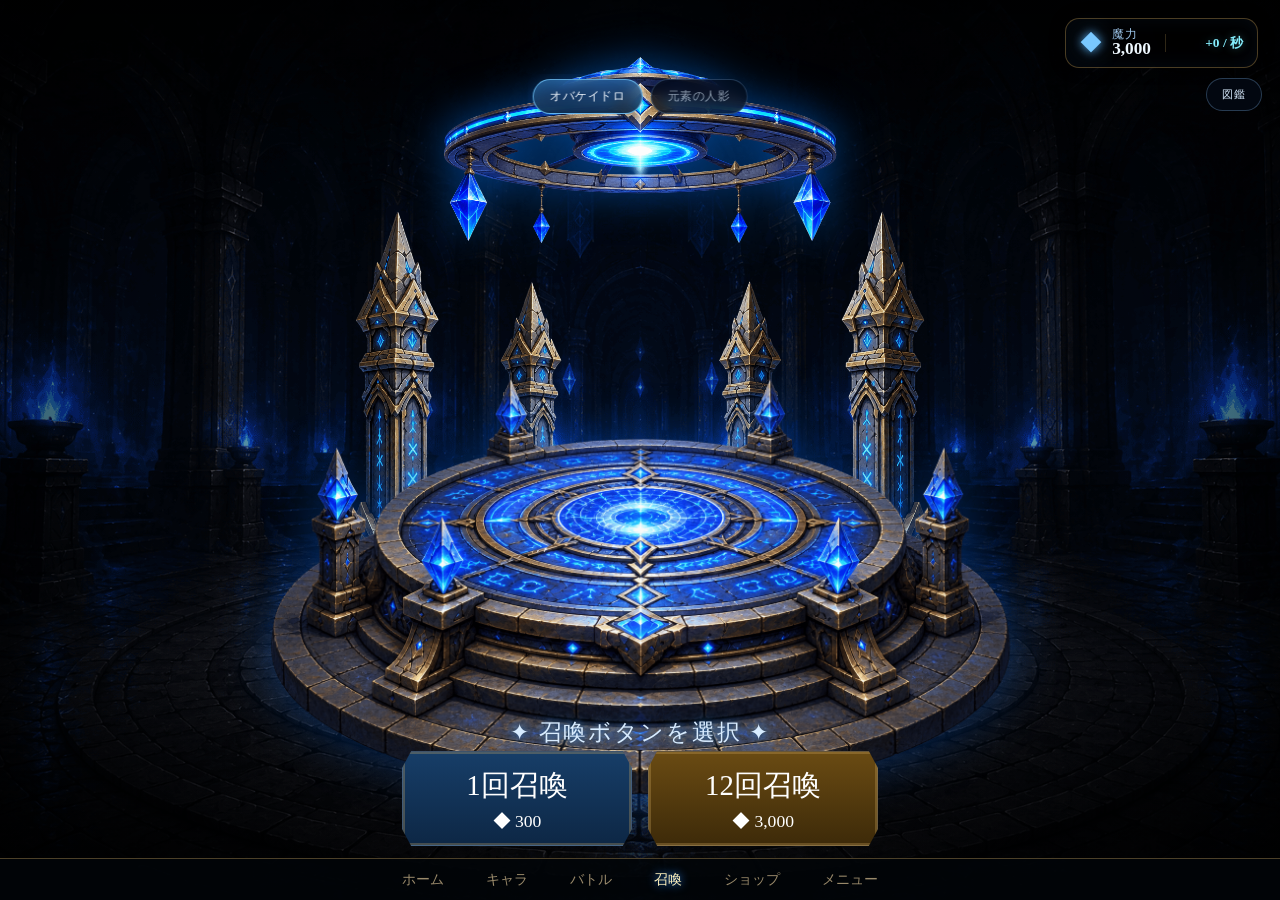
==== commit d17e2987: "図鑑から拡大表示できるようにした" ====
--- a/gacha-game/index.html
+++ b/gacha-game/index.html
@@ -107,6 +107,30 @@
 
         <div class="collection-grid" id="collectionGrid"></div>
       </div>
+
+      <div class="collection-detail" id="collectionDetail" aria-hidden="true">
+        <div class="collection-detail-backdrop"></div>
+
+        <article class="collection-detail-card">
+          <button
+            type="button"
+            class="collection-detail-close"
+            id="closeCollectionDetail"
+            aria-label="カード詳細を閉じる"
+          >×</button>
+
+          <div class="collection-detail-art">
+            <img id="collectionDetailImage" src="" alt="">
+            <div class="collection-detail-rarity" id="collectionDetailRarity">N</div>
+          </div>
+
+          <div class="collection-detail-info">
+            <div class="collection-detail-number" id="collectionDetailNumber">No.---</div>
+            <div class="collection-detail-name" id="collectionDetailName">---</div>
+            <div class="collection-detail-owned" id="collectionDetailOwned">所持 0</div>
+          </div>
+        </article>
+      </div>
     </section>
 
     <!-- 取得カード専用：カード枠DOMとは完全に独立 -->
--- a/gacha-game/styles.css
+++ b/gacha-game/styles.css
@@ -4309,3 +4309,748 @@
     font-size:.48em;
   }
 }
+
+
+/* =========================================================
+   図鑑 v2.2 iPhone Safari 修正
+   ========================================================= */
+
+@media(max-width:820px){
+
+  .collection-overlay{
+    position:absolute;
+    inset:0;
+    padding:
+      max(6px, env(safe-area-inset-top))
+      6px
+      max(6px, env(safe-area-inset-bottom));
+    align-items:stretch;
+    justify-content:stretch;
+    overflow:hidden;
+  }
+
+  .collection-panel{
+    width:100%;
+    height:100%;
+    max-height:none;
+    min-height:0;
+    margin:0;
+    display:flex;
+    flex-direction:column;
+    overflow:hidden;
+  }
+
+  .collection-header,
+  .collection-series-tabs,
+  .collection-summary,
+  .collection-progress-track{
+    flex:0 0 auto;
+  }
+
+  .collection-grid{
+    flex:1 1 auto !important;
+    min-height:0 !important;
+    height:auto !important;
+
+    display:grid !important;
+    grid-template-columns:repeat(2, minmax(0, 1fr)) !important;
+    grid-auto-rows:auto !important;
+    align-content:start !important;
+
+    overflow-y:auto !important;
+    overflow-x:hidden !important;
+
+    -webkit-overflow-scrolling:touch;
+    touch-action:pan-y;
+
+    gap:10px;
+    padding:8px 9px 24px;
+  }
+
+  .collection-card{
+    display:flex;
+    flex-direction:column;
+    min-width:0;
+    width:100%;
+    height:auto !important;
+    overflow:hidden;
+  }
+
+  .collection-art,
+  .collection-art-locked{
+    position:relative;
+    display:flex;
+    flex:0 0 auto;
+    align-items:center;
+    justify-content:center;
+
+    width:100% !important;
+    height:auto !important;
+    aspect-ratio:3 / 4 !important;
+
+    overflow:hidden;
+  }
+
+  .collection-art img{
+    position:static !important;
+    display:block !important;
+    width:100% !important;
+    height:100% !important;
+    max-width:100%;
+    max-height:100%;
+    padding:2px;
+    object-fit:contain !important;
+    object-position:center center !important;
+  }
+
+  .collection-card-body{
+    flex:0 0 auto;
+  }
+
+  .collection-question{
+    position:relative;
+    line-height:1;
+  }
+}
+
+@supports not (aspect-ratio: 3 / 4){
+  @media(max-width:820px){
+    .collection-art,
+    .collection-art-locked{
+      height:0 !important;
+      padding-bottom:133.3333% !important;
+      display:block !important;
+    }
+
+    .collection-art img{
+      position:absolute !important;
+      inset:0;
+    }
+
+    .collection-art-locked .collection-question{
+      position:absolute;
+      left:50%;
+      top:50%;
+      transform:translate(-50%,-50%);
+    }
+  }
+}
+
+
+/* =========================================================
+   図鑑 v2.3
+   パネル全体スクロール方式
+   ・一覧を残り高さへ押し込まない
+   ・カードの3:4サイズを保持
+   ・カード数が増えたらパネル全体を縦スクロール
+   ========================================================= */
+
+/*
+  図鑑パネルそのものをスクロールコンテナにする。
+  これにより collection-grid を無理に縮めない。
+*/
+.collection-panel{
+  display:block !important;
+
+  width:min(1180px, 96vw);
+  height:min(94dvh, 960px);
+  max-height:94dvh;
+
+  overflow-y:auto !important;
+  overflow-x:hidden !important;
+
+  -webkit-overflow-scrolling:touch;
+  overscroll-behavior:contain;
+}
+
+/*
+  上部の各要素は普通の文書フローに戻す。
+*/
+.collection-header,
+.collection-series-tabs,
+.collection-summary,
+.collection-progress-track{
+  flex:none !important;
+}
+
+/*
+  一覧は内容の高さだけ自然に伸びる。
+  ここではスクロールさせない。
+*/
+.collection-grid{
+  display:grid !important;
+
+  grid-template-columns:
+    repeat(auto-fill, minmax(180px, 1fr)) !important;
+
+  grid-auto-rows:max-content !important;
+
+  width:100%;
+  height:auto !important;
+  min-height:0 !important;
+
+  overflow:visible !important;
+
+  flex:none !important;
+
+  align-content:start !important;
+
+  gap:18px;
+  padding:8px 22px 28px;
+}
+
+/*
+  カード自体も縮ませない。
+*/
+.collection-card{
+  display:block !important;
+
+  width:100%;
+  height:auto !important;
+  min-height:0 !important;
+
+  overflow:hidden;
+}
+
+/*
+  サムネイル部分は必ず3:4。
+  幅が決まれば高さも確保される。
+*/
+.collection-art,
+.collection-art-locked{
+  position:relative;
+
+  display:flex !important;
+  align-items:center;
+  justify-content:center;
+
+  width:100% !important;
+  height:auto !important;
+
+  aspect-ratio:3 / 4 !important;
+
+  flex:none !important;
+  overflow:hidden;
+}
+
+.collection-art img{
+  position:static !important;
+
+  display:block !important;
+
+  width:100% !important;
+  height:100% !important;
+
+  object-fit:contain !important;
+  object-position:center center !important;
+}
+
+/*
+  情報部分も自然な高さを保持。
+*/
+.collection-card-body{
+  display:block;
+  height:auto !important;
+  flex:none !important;
+}
+
+
+/* ---------- スマホ ---------- */
+@media(max-width:820px){
+
+  .collection-overlay{
+    align-items:center !important;
+    justify-content:center !important;
+
+    padding:
+      max(6px, env(safe-area-inset-top))
+      6px
+      max(6px, env(safe-area-inset-bottom));
+
+    overflow:hidden;
+  }
+
+  .collection-panel{
+    width:100%;
+    height:calc(
+      100dvh
+      - max(6px, env(safe-area-inset-top))
+      - max(6px, env(safe-area-inset-bottom))
+    );
+
+    max-height:none;
+
+    overflow-y:auto !important;
+    overflow-x:hidden !important;
+  }
+
+  .collection-grid{
+    grid-template-columns:
+      repeat(2, minmax(0, 1fr)) !important;
+
+    grid-auto-rows:max-content !important;
+
+    gap:10px;
+    padding:8px 9px 24px;
+
+    height:auto !important;
+    overflow:visible !important;
+  }
+
+  .collection-card{
+    width:100%;
+    height:auto !important;
+  }
+
+  .collection-art,
+  .collection-art-locked{
+    width:100% !important;
+    height:auto !important;
+    aspect-ratio:3 / 4 !important;
+  }
+
+  .collection-art img{
+    width:100% !important;
+    height:100% !important;
+    padding:2px;
+    object-fit:contain !important;
+  }
+}
+
+
+/*
+  aspect-ratio非対応環境向け。
+*/
+@supports not (aspect-ratio: 3 / 4){
+
+  .collection-art,
+  .collection-art-locked{
+    position:relative !important;
+    display:block !important;
+
+    width:100% !important;
+    height:0 !important;
+    padding-bottom:133.3333% !important;
+  }
+
+  .collection-art img{
+    position:absolute !important;
+    inset:0 !important;
+  }
+
+  .collection-art-locked .collection-question{
+    position:absolute;
+    left:50%;
+    top:50%;
+    transform:translate(-50%,-50%);
+  }
+}
+
+
+/* =========================================================
+   図鑑 v2.4
+   スクロール中もヘッダーを固定
+   ========================================================= */
+
+/*
+  collection-panel 自体がスクロールコンテナなので、
+  header を sticky にするとパネル上端へ固定できる。
+*/
+.collection-header{
+  position:sticky;
+  top:0;
+  z-index:30;
+
+  background:
+    linear-gradient(
+      180deg,
+      rgba(10,24,45,.995),
+      rgba(7,18,34,.97)
+    );
+
+  backdrop-filter:blur(10px);
+  -webkit-backdrop-filter:blur(10px);
+
+  box-shadow:
+    0 1px 0 rgba(111,157,205,.16),
+    0 8px 18px rgba(0,0,0,.18);
+}
+
+/*
+  スクロール中に下のカードがヘッダーの裏へ透けすぎないよう補強。
+*/
+.collection-header::after{
+  content:"";
+  position:absolute;
+  left:0;
+  right:0;
+  bottom:-8px;
+  height:8px;
+  pointer-events:none;
+
+  background:
+    linear-gradient(
+      180deg,
+      rgba(4,10,20,.28),
+      rgba(4,10,20,0)
+    );
+}
+
+/*
+  閉じるボタンは常に押しやすい状態を維持。
+*/
+.collection-close{
+  position:relative;
+  z-index:2;
+  flex:0 0 auto;
+}
+
+/* スマホでは少しだけ大きめに */
+@media(max-width:820px){
+  .collection-header{
+    top:0;
+  }
+
+  .collection-close{
+    width:42px;
+    height:42px;
+    font-size:25px;
+  }
+}
+
+
+/* =========================================================
+   図鑑 v2.5
+   一覧をコンパクト化 + タップ詳細
+   ========================================================= */
+
+/* 一覧カードはクリック可能だと分かる程度の反応 */
+.collection-card.is-clickable{
+  cursor:pointer;
+  transition:
+    transform .14s ease,
+    border-color .14s ease,
+    filter .14s ease;
+}
+
+.collection-card.is-clickable:hover{
+  transform:translateY(-2px);
+  filter:brightness(1.08);
+}
+
+.collection-card.is-clickable:active{
+  transform:scale(.98);
+}
+
+/* PCも少しだけ一覧を小さめに */
+.collection-grid{
+  grid-template-columns:
+    repeat(auto-fill, minmax(145px, 1fr)) !important;
+  gap:13px !important;
+}
+
+/* =========================================================
+   詳細表示
+   ========================================================= */
+
+.collection-detail{
+  position:fixed;
+  z-index:80;
+  inset:0;
+
+  display:flex;
+  align-items:center;
+  justify-content:center;
+
+  padding:
+    max(18px, env(safe-area-inset-top))
+    18px
+    max(18px, env(safe-area-inset-bottom));
+
+  opacity:0;
+  visibility:hidden;
+  pointer-events:none;
+
+  transition:
+    opacity .18s ease,
+    visibility .18s ease;
+}
+
+.collection-detail.show{
+  opacity:1;
+  visibility:visible;
+  pointer-events:auto;
+}
+
+.collection-detail-backdrop{
+  position:absolute;
+  inset:0;
+
+  background:
+    radial-gradient(
+      circle at 50% 45%,
+      rgba(28,73,118,.24),
+      rgba(0,4,10,.89) 62%,
+      rgba(0,2,6,.96)
+    );
+
+  backdrop-filter:blur(8px);
+  -webkit-backdrop-filter:blur(8px);
+}
+
+.collection-detail-card{
+  position:relative;
+  z-index:1;
+
+  width:min(430px, 88vw);
+  max-height:92dvh;
+
+  overflow:hidden;
+
+  border:1px solid rgba(123,174,224,.38);
+  border-radius:18px;
+
+  background:
+    linear-gradient(
+      180deg,
+      rgba(11,27,49,.995),
+      rgba(3,10,20,.995)
+    );
+
+  box-shadow:
+    inset 0 0 40px rgba(53,122,194,.08),
+    0 24px 70px rgba(0,0,0,.64);
+}
+
+.collection-detail-close{
+  position:absolute;
+  z-index:5;
+
+  top:10px;
+  right:10px;
+
+  width:38px;
+  height:38px;
+
+  border:1px solid rgba(181,213,241,.30);
+  border-radius:50%;
+
+  background:rgba(2,8,17,.74);
+  color:#e5f4ff;
+
+  font-size:24px;
+  line-height:1;
+  cursor:pointer;
+}
+
+.collection-detail-art{
+  position:relative;
+
+  width:100%;
+  aspect-ratio:3 / 4;
+
+  display:flex;
+  align-items:center;
+  justify-content:center;
+
+  overflow:hidden;
+
+  background:
+    radial-gradient(
+      circle at 50% 42%,
+      rgba(70,131,195,.17),
+      transparent 56%
+    ),
+    #050b14;
+}
+
+.collection-detail-art img{
+  display:block;
+  width:100%;
+  height:100%;
+
+  object-fit:contain;
+  object-position:center;
+
+  filter:drop-shadow(0 12px 24px rgba(0,0,0,.38));
+}
+
+.collection-detail-rarity{
+  position:absolute;
+  top:14px;
+  left:14px;
+
+  min-width:42px;
+  padding:5px 9px;
+
+  border:1px solid currentColor;
+  border-radius:999px;
+
+  background:rgba(1,6,13,.76);
+
+  color:#6eb7ff;
+  font-size:12px;
+  font-weight:900;
+  text-align:center;
+
+  text-shadow:0 0 9px currentColor;
+}
+
+.collection-detail.rarity-r .collection-detail-rarity{
+  color:#d9afff;
+}
+
+.collection-detail.rarity-sr .collection-detail-rarity{
+  color:#e8f4ff;
+}
+
+.collection-detail.rarity-ur .collection-detail-rarity{
+  color:#ffda72;
+}
+
+.collection-detail-info{
+  padding:14px 18px 18px;
+  text-align:center;
+}
+
+.collection-detail-number{
+  margin-bottom:5px;
+
+  color:#7199b9;
+  font-size:10px;
+  font-weight:700;
+  letter-spacing:.12em;
+}
+
+.collection-detail-name{
+  color:#edf7ff;
+
+  font-size:clamp(20px, 2vw, 27px);
+  font-weight:800;
+  letter-spacing:.06em;
+
+  text-shadow:0 0 12px rgba(87,159,225,.30);
+}
+
+.collection-detail-owned{
+  margin-top:7px;
+
+  color:#86a8c3;
+  font-size:11px;
+}
+
+/* =========================================================
+   スマホ一覧：3列
+   ========================================================= */
+
+@media(max-width:820px){
+
+  .collection-grid{
+    grid-template-columns:
+      repeat(3, minmax(0, 1fr)) !important;
+
+    gap:7px !important;
+    padding:
+      7px 7px
+      max(20px, env(safe-area-inset-bottom)) !important;
+  }
+
+  .collection-card{
+    border-radius:8px;
+  }
+
+  .collection-art img{
+    padding:1px !important;
+  }
+
+  .collection-card-body{
+    padding:5px !important;
+  }
+
+  .collection-number{
+    margin-bottom:2px !important;
+    font-size:6px !important;
+  }
+
+  .collection-card-name{
+    font-size:8px !important;
+  }
+
+  .collection-owned{
+    margin-top:2px !important;
+    font-size:6.5px !important;
+  }
+
+  .collection-rarity{
+    top:4px;
+    right:4px;
+
+    min-width:23px;
+    padding:3px 4px;
+
+    font-size:7px;
+  }
+
+  .collection-question{
+    font-size:clamp(36px, 12vw, 58px) !important;
+  }
+
+  /*
+    詳細は画面高さ優先。
+    3:4画像 + 情報欄が確実に画面へ収まる。
+  */
+  .collection-detail{
+    padding:
+      max(10px, env(safe-area-inset-top))
+      10px
+      max(10px, env(safe-area-inset-bottom));
+  }
+
+  .collection-detail-card{
+    width:min(
+      88vw,
+      calc((88dvh - 74px) * 3 / 4)
+    );
+
+    max-height:94dvh;
+
+    border-radius:14px;
+  }
+
+  .collection-detail-close{
+    top:8px;
+    right:8px;
+
+    width:36px;
+    height:36px;
+
+    font-size:23px;
+  }
+
+  .collection-detail-info{
+    padding:10px 12px 13px;
+  }
+
+  .collection-detail-name{
+    font-size:clamp(17px, 5vw, 22px);
+  }
+
+  .collection-detail-number{
+    font-size:8px;
+  }
+
+  .collection-detail-owned{
+    margin-top:5px;
+    font-size:9px;
+  }
+
+  .collection-detail-rarity{
+    top:10px;
+    left:10px;
+
+    min-width:36px;
+    padding:4px 7px;
+
+    font-size:10px;
+  }
+}
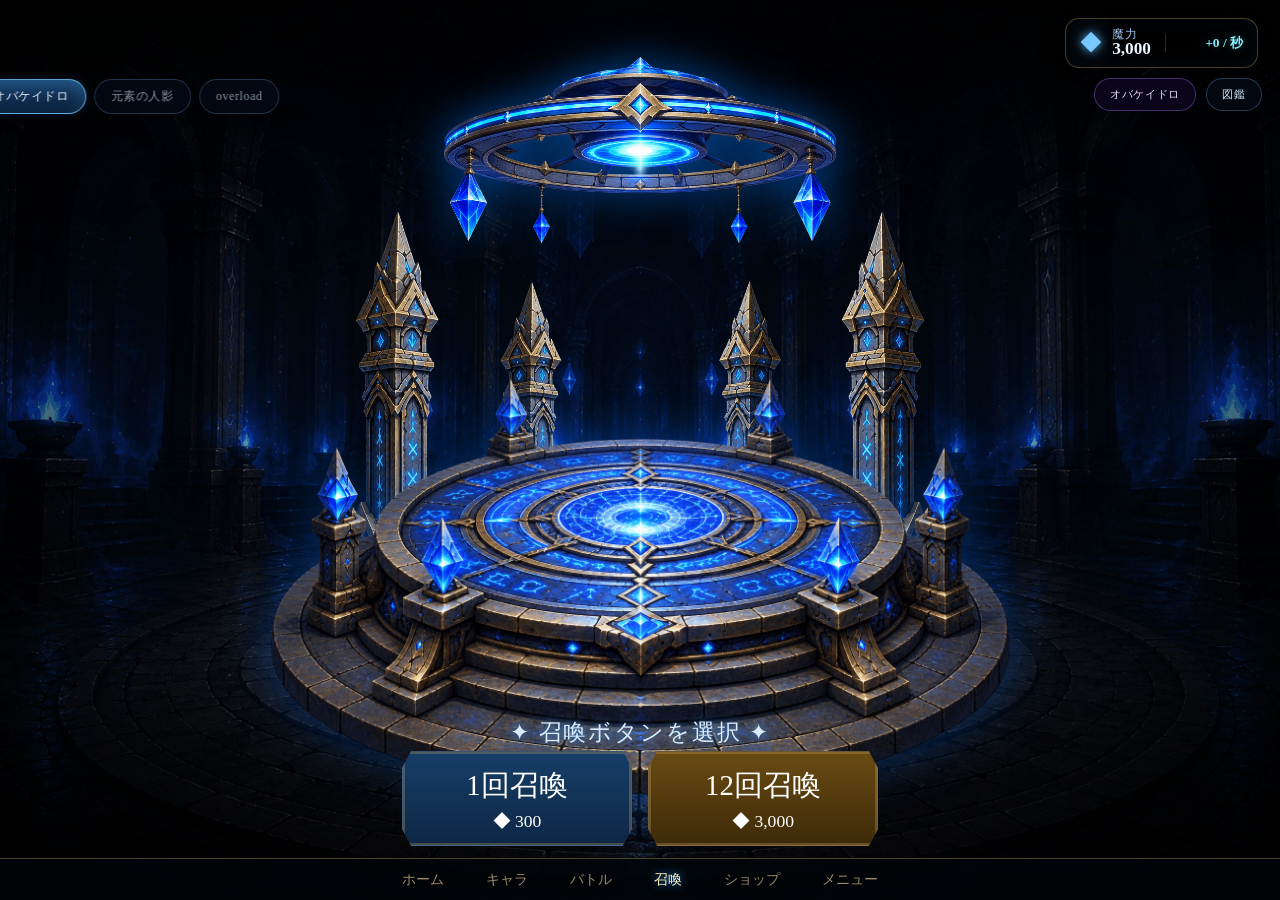
==== commit d931bf5a: "ミニゲームを追加した" ====
--- a/gacha-game/index.html
+++ b/gacha-game/index.html
@@ -27,6 +27,7 @@
     <section class="series-selector" id="seriesSelector" aria-label="ガチャシリーズ"></section>
 
     <button type="button" class="collection-open-btn" id="openCollection">図鑑</button>
+    <button type="button" class="mini-game-open-btn" id="openObakeidoroGame">オバケイドロ</button>
 
     <section class="summon-stage" id="summonStage">
       <img class="layer pillars" src="assets/pillars.png" alt="">
@@ -133,6 +134,116 @@
       </div>
     </section>
 
+    <!-- オバケイドロ ミニゲーム -->
+    <section class="obk-overlay" id="obkOverlay" aria-hidden="true">
+      <div class="obk-shell">
+        <header class="obk-header">
+          <div>
+            <div class="obk-kicker">CARD MINI GAME</div>
+            <h2>オバケイドロ</h2>
+          </div>
+          <button type="button" class="obk-close" id="obkClose" aria-label="ミニゲームを閉じる">×</button>
+        </header>
+
+        <div class="obk-body">
+          <section class="obk-screen is-active" data-obk-screen="side">
+            <div class="obk-screen-heading">
+              <h3>陣営を選択</h3>
+              <p>所持している standard_001 のカードを使って遊びます。</p>
+            </div>
+            <div class="obk-side-grid">
+              <button type="button" class="obk-side-card human" data-obk-side="human">
+                <span class="obk-side-icon">♙</span>
+                <strong>ニンゲン側</strong>
+                <small>ニンゲンカード3枚を選び、9マスへ隠す</small>
+              </button>
+              <button type="button" class="obk-side-card ghost" data-obk-side="ghost">
+                <span class="obk-side-icon">☾</span>
+                <strong>オバケ側</strong>
+                <small>オバケカード1枚を選び、隠れた3人を探す</small>
+              </button>
+            </div>
+            <div class="obk-data-note" id="obkDataNote"></div>
+          </section>
+
+          <section class="obk-screen" data-obk-screen="cards" hidden>
+            <div class="obk-toolbar">
+              <button type="button" class="obk-back" data-obk-back="side">← 陣営選択</button>
+              <div>
+                <h3 id="obkCardSelectTitle">カード選択</h3>
+                <p id="obkCardSelectHelp"></p>
+              </div>
+              <div class="obk-selection-count" id="obkSelectionCount">0 / 0</div>
+            </div>
+            <div class="obk-card-grid" id="obkCardGrid"></div>
+            <div class="obk-screen-actions">
+              <button type="button" class="obk-primary" id="obkCardConfirm" disabled>決定</button>
+            </div>
+          </section>
+
+          <section class="obk-screen" data-obk-screen="placement" hidden>
+            <div class="obk-toolbar">
+              <button type="button" class="obk-back" data-obk-back="cards">← カード選択</button>
+              <div>
+                <h3>隠れ場所を決める</h3>
+                <p id="obkPlacementGuide">ニンゲンを1人ずつ配置します。</p>
+              </div>
+              <button type="button" class="obk-sub-button" id="obkPlacementReset">配置リセット</button>
+            </div>
+            <div class="obk-layout-two">
+              <div class="obk-placement-info">
+                <div class="obk-selected-strip" id="obkPlacementCards"></div>
+                <div class="obk-placement-next" id="obkPlacementNext"></div>
+              </div>
+              <div class="obk-board-wrap">
+                <div class="obk-board" id="obkPlacementBoard" aria-label="配置ボード"></div>
+                <div class="obk-board-caption">3人 + ランタン1個を重ならない4マスへ配置</div>
+              </div>
+            </div>
+            <div class="obk-screen-actions">
+              <button type="button" class="obk-primary" id="obkStartHumanGame" disabled>ゲーム開始</button>
+            </div>
+          </section>
+
+          <section class="obk-screen" data-obk-screen="game" hidden>
+            <div class="obk-game-top">
+              <div class="obk-own-area">
+                <span class="obk-label">使用カード</span>
+                <div class="obk-selected-strip compact" id="obkGameCards"></div>
+              </div>
+              <div class="obk-status-grid">
+                <div class="obk-status-box"><span>残り探索</span><strong id="obkSearchesLeft">8</strong></div>
+                <div class="obk-status-box"><span>発見</span><strong id="obkFoundCount">0 / 3</strong></div>
+              </div>
+            </div>
+            <div class="obk-board-area">
+              <div class="obk-turn-label" id="obkTurnLabel">探索するマスを選択</div>
+              <div class="obk-board" id="obkGameBoard" aria-label="探索ボード"></div>
+            </div>
+            <div class="obk-log" id="obkGameLog" role="status" aria-live="polite">ゲーム開始</div>
+            <div class="obk-lantern-alert" id="obkLanternAlert" aria-hidden="true">LANTERN<br><span>探索回数 -1</span></div>
+          </section>
+
+          <section class="obk-screen" data-obk-screen="result" hidden>
+            <div class="obk-result-panel" id="obkResultPanel">
+              <div class="obk-result-kicker">RESULT</div>
+              <h3 id="obkResultTitle">勝利</h3>
+              <p id="obkResultMessage"></p>
+              <div class="obk-result-stats">
+                <div><span>発見</span><strong id="obkResultFound">0 / 3</strong></div>
+                <div><span>残り探索</span><strong id="obkResultSearches">0</strong></div>
+              </div>
+              <div class="obk-selected-strip result" id="obkResultCards"></div>
+              <div class="obk-screen-actions">
+                <button type="button" class="obk-primary" id="obkPlayAgain">もう一度遊ぶ</button>
+                <button type="button" class="obk-sub-button" id="obkResultClose">閉じる</button>
+              </div>
+            </div>
+          </section>
+        </div>
+      </div>
+    </section>
+
     <!-- 取得カード専用：カード枠DOMとは完全に独立 -->
     <div class="acquisition-reveal" id="acquisitionReveal" aria-hidden="true">
       <div class="acquisition-backdrop"></div>
--- a/gacha-game/styles.css
+++ b/gacha-game/styles.css
@@ -3789,7 +3789,7 @@
   position:absolute;
   z-index:118;
   top:74px;
-  left:50%;
+  left:10%;
   transform:translateX(-50%);
   display:flex;
   gap:8px;
@@ -5054,3 +5054,125 @@
     font-size:10px;
   }
 }
+
+/* =========================================================
+   カード排出後の名前位置
+   画像のすぐ下へ配置
+   ========================================================= */
+
+/*
+  名前を置くスペース分だけ、
+  取得画像の最大高さを少しだけ小さくする。
+*/
+.acquisition-reveal{
+  --acq-pad-bottom:max(12dvh, 72px);
+  --acq-safe-height:
+    calc(100dvh - var(--acq-pad-top) - var(--acq-pad-bottom));
+  --acq-box-width:
+    min(96vw, calc(var(--acq-safe-height) * 3 / 4));
+}
+
+/*
+  取得画像は画面中央に置かれているので、
+  「画面中央 + 画像高の半分」が画像の下端。
+  そこから少しだけ下へカード名を置く。
+*/
+.acquisition-card-name{
+  top:
+    calc(
+      50%
+      + (var(--acq-safe-height) / 2)
+      + 8px
+    ) !important;
+
+  bottom:auto !important;
+
+  left:50%;
+  transform:translateX(-50%);
+}
+
+/* TAP は画面下部のまま */
+.acquisition-tap-guide{
+  bottom:max(1.2dvh, 9px) !important;
+}
+
+
+/* ---------- スマホ ---------- */
+@media(max-width:820px){
+
+  .acquisition-reveal{
+    --acq-pad-top:max(4.8dvh, 26px);
+    --acq-pad-bottom:max(12dvh, 68px);
+    --acq-safe-height:
+      calc(100dvh - var(--acq-pad-top) - var(--acq-pad-bottom));
+    --acq-box-width:
+      min(98vw, calc(var(--acq-safe-height) * 3 / 4));
+  }
+
+  .acquisition-card-name{
+    top:
+      calc(
+        50%
+        + (var(--acq-safe-height) / 2)
+        + 6px
+      ) !important;
+
+    bottom:auto !important;
+  }
+
+  .acquisition-tap-guide{
+    bottom:max(.9dvh, 7px) !important;
+  }
+}
+
+
+/* 高さの低いスマホ */
+@media(max-width:820px) and (max-height:700px){
+
+  .acquisition-reveal{
+    --acq-pad-top:max(4dvh, 20px);
+    --acq-pad-bottom:max(13dvh, 64px);
+  }
+
+  .acquisition-card-name{
+    top:
+      calc(
+        50%
+        + (var(--acq-safe-height) / 2)
+        + 4px
+      ) !important;
+  }
+}
+
+
+/* =========================================================
+   オバケイドロ ミニゲーム rebuild v2
+   ========================================================= */
+.mini-game-open-btn{
+  position:absolute;z-index:119;top:78px;right:84px;padding:8px 15px;
+  border:1px solid rgba(142,111,224,.42);border-radius:999px;
+  background:rgba(15,7,31,.82);color:#e7dcff;font:inherit;font-size:11px;
+  letter-spacing:.06em;cursor:pointer;backdrop-filter:blur(7px);
+}
+.mini-game-open-btn:hover{filter:brightness(1.15)}
+.obk-overlay{position:fixed;z-index:310;inset:0;padding:clamp(8px,2vw,24px);display:flex;align-items:center;justify-content:center;background:rgba(0,3,9,.94);backdrop-filter:blur(10px);opacity:0;visibility:hidden;pointer-events:none;transition:.2s ease}
+.obk-overlay.show{opacity:1;visibility:visible;pointer-events:auto}
+.obk-shell{width:min(1080px,100%);height:min(94dvh,900px);display:flex;flex-direction:column;overflow:hidden;border:1px solid rgba(111,158,207,.30);border-radius:18px;background:radial-gradient(circle at 70% 20%,rgba(74,51,126,.18),transparent 32%),linear-gradient(180deg,rgba(8,20,37,.995),rgba(2,7,15,.998));box-shadow:0 28px 90px rgba(0,0,0,.68)}
+.obk-header{flex:0 0 auto;display:flex;align-items:center;justify-content:space-between;padding:15px 19px 11px;border-bottom:1px solid rgba(122,166,208,.14);background:rgba(7,17,32,.96)}
+.obk-header h2{margin:1px 0 0;font-size:clamp(20px,2.3vw,29px);color:#e9f4ff}.obk-kicker{font-size:8px;letter-spacing:.22em;color:#7eaed3}.obk-close{width:40px;height:40px;border:1px solid rgba(169,202,231,.22);border-radius:50%;background:rgba(255,255,255,.035);color:#e4f2ff;font-size:25px;cursor:pointer}
+.obk-body{flex:1 1 auto;min-height:0;overflow-y:auto;overflow-x:hidden;-webkit-overflow-scrolling:touch}
+.obk-screen{position:relative;width:100%;min-height:100%;padding:clamp(14px,2.4vw,26px)}
+.obk-screen[hidden]{display:none!important}.obk-screen.is-active{display:block}
+.obk-screen-heading{text-align:center;margin:2vh auto 26px;max-width:640px}.obk-screen-heading h3,.obk-toolbar h3{margin:0;color:#eef7ff;font-size:clamp(20px,2.4vw,30px)}.obk-screen-heading p,.obk-toolbar p{color:#7896ae;font-size:11px;line-height:1.7}
+.obk-side-grid{display:grid;grid-template-columns:repeat(2,minmax(0,1fr));gap:16px;max-width:760px;margin:0 auto}.obk-side-card{min-height:220px;padding:24px;border:1px solid rgba(120,171,217,.22);border-radius:18px;background:rgba(255,255,255,.025);cursor:pointer;text-align:center}.obk-side-card:hover{filter:brightness(1.16);transform:translateY(-2px)}.obk-side-card.human{box-shadow:inset 0 0 30px rgba(53,143,213,.05)}.obk-side-card.ghost{box-shadow:inset 0 0 30px rgba(128,77,194,.07)}.obk-side-icon{display:block;font-size:58px;color:#8ccfff}.obk-side-card.ghost .obk-side-icon{color:#d3a7ff}.obk-side-card strong{display:block;margin-top:10px;font-size:24px}.obk-side-card small{display:block;margin-top:9px;color:#7894a9;line-height:1.6}.obk-data-note{text-align:center;margin-top:17px;color:#789ab4;font-size:10px}
+.obk-toolbar{display:grid;grid-template-columns:auto 1fr auto;gap:14px;align-items:center;margin-bottom:16px}.obk-back,.obk-sub-button,.obk-primary{border:1px solid rgba(122,172,218,.28);border-radius:10px;background:rgba(255,255,255,.035);color:#dcefff;padding:9px 13px;cursor:pointer}.obk-primary{min-width:160px;border-color:rgba(78,181,246,.58);background:linear-gradient(180deg,rgba(40,113,174,.75),rgba(11,48,83,.92));font-weight:700}.obk-primary:disabled{opacity:.38;cursor:not-allowed}.obk-selection-count{color:#8bcaf2;font-weight:800}.obk-card-grid{display:grid;grid-template-columns:repeat(auto-fill,minmax(130px,1fr));gap:10px;padding-bottom:72px}.obk-select-card{padding:0;overflow:hidden;border:1px solid rgba(120,165,204,.18);border-radius:12px;background:rgba(255,255,255,.025);cursor:pointer}.obk-select-card.selected{border-color:#7bd4ff;box-shadow:0 0 0 2px rgba(91,189,255,.34),0 0 20px rgba(56,151,215,.18)}.obk-select-art{aspect-ratio:3/4;background:#050b14}.obk-select-art img{width:100%;height:100%;object-fit:contain;display:block}.obk-select-meta{padding:7px}.obk-select-meta strong{display:block;overflow:hidden;text-overflow:ellipsis;white-space:nowrap;font-size:10px}.obk-select-meta span{display:block;margin-top:3px;color:#7896ad;font-size:8px}.obk-screen-actions{display:flex;justify-content:center;gap:9px;margin-top:15px}
+.obk-layout-two{display:grid;grid-template-columns:minmax(180px,.48fr) minmax(420px,1fr);gap:22px;align-items:start}.obk-selected-strip{display:flex;flex-wrap:wrap;gap:7px}.obk-mini-card{width:86px;overflow:hidden;border:1px solid rgba(122,166,205,.18);border-radius:9px;background:#07101c}.obk-mini-art{aspect-ratio:3/4}.obk-mini-art img{width:100%;height:100%;object-fit:contain;display:block}.obk-mini-info{padding:5px}.obk-mini-info strong{display:block;overflow:hidden;text-overflow:ellipsis;white-space:nowrap;font-size:8px}.obk-mini-info span{font-size:7px;color:#7594aa}.obk-placement-next{margin-top:12px;padding:11px;border:1px solid rgba(116,165,208,.16);border-radius:10px;color:#9cc8e7}.obk-placement-next .obk-mini-card{display:inline-block;vertical-align:middle;margin-left:8px}.obk-board-wrap,.obk-board-area{width:min(520px,100%);min-width:390px;margin:0 auto}.obk-board{display:grid;grid-template-columns:repeat(3,minmax(0,1fr));gap:10px;width:100%}.obk-cell{position:relative;display:grid;place-items:center;aspect-ratio:1/1;min-height:120px;padding:4px;border:1px solid rgba(104,158,208,.25);border-radius:12px;background:radial-gradient(circle at 50% 38%,rgba(53,104,155,.12),transparent 54%),rgba(4,11,21,.94);color:#d8ecfa;overflow:hidden;cursor:pointer;touch-action:manipulation}.obk-cell:hover:not(:disabled){border-color:rgba(102,195,255,.58);filter:brightness(1.1)}.obk-cell:disabled{cursor:default}.obk-cell img{width:100%;height:100%;object-fit:contain;position:absolute;inset:0}.obk-cell span:not(.obk-cell-number):not(.obk-hide-mark){position:absolute;z-index:2;left:3px;right:3px;bottom:3px;padding:3px;border-radius:6px;background:rgba(0,0,0,.68);font-size:8px;text-align:center}.obk-cell-number{position:absolute;right:6px;bottom:4px;color:#47657e;font-size:8px}.obk-cell b{font-size:34px}.obk-board-caption{text-align:center;margin-top:8px;color:#607d94;font-size:9px}.obk-hide-mark{font-size:38px;color:rgba(139,180,213,.32)}.obk-cell.placed-lantern,.obk-cell.found-lantern{border-color:rgba(255,206,93,.65);box-shadow:inset 0 0 22px rgba(255,181,54,.12)}.obk-cell.found-human{border-color:rgba(111,215,255,.58)}.obk-cell.found-empty{opacity:.72}.obk-cell.just-searched{animation:obkCellHit .42s ease-out}
+.obk-game-top{display:flex;align-items:flex-start;justify-content:space-between;gap:16px;margin-bottom:12px}.obk-label{display:block;margin-bottom:7px;color:#6d91ad;font-size:8px}.obk-status-grid{display:flex;gap:8px}.obk-status-box{min-width:92px;padding:9px 12px;border:1px solid rgba(112,160,204,.18);border-radius:10px;text-align:center}.obk-status-box span{display:block;color:#7190a9;font-size:8px}.obk-status-box strong{display:block;margin-top:2px;font-size:21px}.obk-turn-label{text-align:center;margin-bottom:8px;color:#9bc8e8;font-size:11px}.obk-log{max-width:560px;margin:12px auto 0;min-height:42px;padding:10px 13px;border:1px solid rgba(109,155,197,.17);border-radius:10px;background:rgba(0,0,0,.22);color:#c5d9ea;font-size:11px;text-align:center}.obk-lantern-alert{position:fixed;z-index:330;left:50%;top:50%;transform:translate(-50%,-50%) scale(.72);padding:18px 28px;border:1px solid rgba(255,215,102,.72);border-radius:15px;background:rgba(33,20,3,.96);color:#ffe08b;font-size:26px;font-weight:900;text-align:center;opacity:0;visibility:hidden;pointer-events:none}.obk-lantern-alert span{font-size:11px}.obk-lantern-alert.show{visibility:visible;animation:obkLantern .9s ease-out both}
+.obk-result-panel{max-width:680px;margin:4vh auto 0;padding:28px;border:1px solid rgba(116,165,211,.25);border-radius:18px;background:rgba(3,10,20,.86);text-align:center}.obk-result-kicker{font-size:9px;letter-spacing:.24em;color:#739bb8}.obk-result-panel h3{margin:8px 0;font-size:clamp(30px,5vw,52px)}.obk-result-panel.player-win h3{color:#9fe8ff}.obk-result-panel.player-lose h3{color:#d2c4df}.obk-result-panel p{color:#8da8bd;font-size:12px}.obk-result-stats{display:flex;justify-content:center;gap:10px;margin:18px 0}.obk-result-stats div{min-width:120px;padding:10px;border:1px solid rgba(116,161,202,.17);border-radius:10px}.obk-result-stats span{display:block;color:#6f8da4;font-size:8px}.obk-result-stats strong{font-size:20px}.obk-selected-strip.result{justify-content:center}.obk-selected-strip.compact{max-width:62vw}
+@keyframes obkCellHit{0%{transform:scale(.92);filter:brightness(1.8)}100%{transform:scale(1);filter:brightness(1)}}
+@keyframes obkLantern{0%{opacity:0;transform:translate(-50%,-50%) scale(.72)}20%{opacity:1;transform:translate(-50%,-50%) scale(1.08)}70%{opacity:1;transform:translate(-50%,-50%) scale(1)}100%{opacity:0;transform:translate(-50%,-50%) scale(.96)}}
+@media(max-width:980px){.obk-layout-two{grid-template-columns:1fr}.obk-board-wrap{order:2}}
+@media(max-width:820px){
+  .mini-game-open-btn{top:60px;right:60px;padding:6px 9px;font-size:8px}.obk-overlay{padding:5px}.obk-shell{width:100%;height:calc(100dvh - 10px);border-radius:12px}.obk-header{padding:11px 12px 8px}.obk-screen{padding:12px;min-height:auto}.obk-side-grid{grid-template-columns:1fr;gap:10px}.obk-side-card{min-height:150px;padding:17px}.obk-side-icon{font-size:42px}.obk-side-card strong{font-size:19px}.obk-toolbar{grid-template-columns:auto 1fr;gap:9px}.obk-toolbar>:last-child{grid-column:2}.obk-selection-count{grid-column:auto!important;grid-row:1/3;align-self:center}.obk-card-grid{grid-template-columns:repeat(3,minmax(0,1fr));gap:7px}.obk-select-meta{padding:5px}.obk-select-meta strong{font-size:8px}.obk-select-meta span{font-size:6.5px}.obk-mini-card{width:64px}.obk-board-wrap,.obk-board-area{width:min(94vw,390px);min-width:276px}.obk-board{gap:7px}.obk-cell{min-height:88px;border-radius:10px}.obk-cell b{font-size:30px}.obk-game-top{align-items:flex-end;gap:8px}.obk-status-box{min-width:62px;padding:7px 8px}.obk-status-box strong{font-size:17px}.obk-log{font-size:10px}.obk-result-panel{margin:1vh auto 0;padding:18px 12px}.obk-result-panel p{font-size:10px}
+}
+@media(max-width:360px){.obk-board-wrap,.obk-board-area{width:min(96vw,330px);min-width:264px}.obk-cell{min-height:82px}}
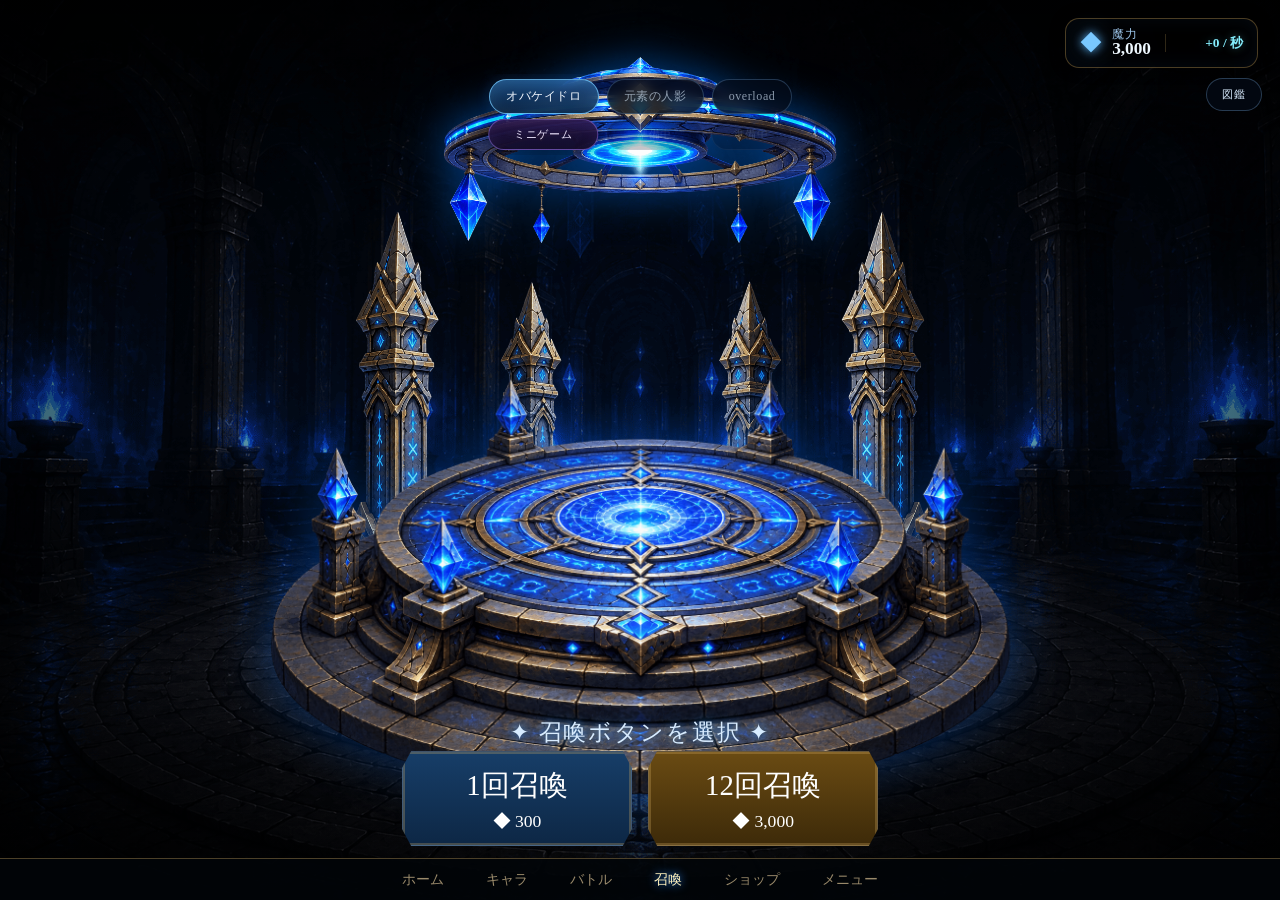
==== commit ac796848: "ミニゲームを修正した" ====
--- a/gacha-game/index.html
+++ b/gacha-game/index.html
@@ -25,9 +25,9 @@
     </section>
 
     <section class="series-selector" id="seriesSelector" aria-label="ガチャシリーズ"></section>
+    <section class="minigame-selector" id="minigameSelector" aria-label="ミニゲーム"></section>
 
     <button type="button" class="collection-open-btn" id="openCollection">図鑑</button>
-    <button type="button" class="mini-game-open-btn" id="openObakeidoroGame">オバケイドロ</button>
 
     <section class="summon-stage" id="summonStage">
       <img class="layer pillars" src="assets/pillars.png" alt="">
--- a/gacha-game/styles.css
+++ b/gacha-game/styles.css
@@ -5176,3 +5176,550 @@
   .mini-game-open-btn{top:60px;right:60px;padding:6px 9px;font-size:8px}.obk-overlay{padding:5px}.obk-shell{width:100%;height:calc(100dvh - 10px);border-radius:12px}.obk-header{padding:11px 12px 8px}.obk-screen{padding:12px;min-height:auto}.obk-side-grid{grid-template-columns:1fr;gap:10px}.obk-side-card{min-height:150px;padding:17px}.obk-side-icon{font-size:42px}.obk-side-card strong{font-size:19px}.obk-toolbar{grid-template-columns:auto 1fr;gap:9px}.obk-toolbar>:last-child{grid-column:2}.obk-selection-count{grid-column:auto!important;grid-row:1/3;align-self:center}.obk-card-grid{grid-template-columns:repeat(3,minmax(0,1fr));gap:7px}.obk-select-meta{padding:5px}.obk-select-meta strong{font-size:8px}.obk-select-meta span{font-size:6.5px}.obk-mini-card{width:64px}.obk-board-wrap,.obk-board-area{width:min(94vw,390px);min-width:276px}.obk-board{gap:7px}.obk-cell{min-height:88px;border-radius:10px}.obk-cell b{font-size:30px}.obk-game-top{align-items:flex-end;gap:8px}.obk-status-box{min-width:62px;padding:7px 8px}.obk-status-box strong{font-size:17px}.obk-log{font-size:10px}.obk-result-panel{margin:1vh auto 0;padding:18px 12px}.obk-result-panel p{font-size:10px}
 }
 @media(max-width:360px){.obk-board-wrap,.obk-board-area{width:min(96vw,330px);min-width:264px}.obk-cell{min-height:82px}}
+
+
+/* =========================================================
+   オバケイドロ v3 - ランダム背景マップ
+   ========================================================= */
+
+.obk-board{
+  position:relative;
+  isolation:isolate;
+  overflow:hidden;
+  border-radius:16px;
+
+  /* JSから --obk-map-image を設定 */
+  background-image:
+    linear-gradient(rgba(3,8,15,.12), rgba(3,8,15,.20)),
+    var(--obk-map-image);
+  background-size:cover;
+  background-position:center;
+  background-repeat:no-repeat;
+
+  padding:10px;
+  box-shadow:
+    inset 0 0 0 1px rgba(150,205,255,.18),
+    inset 0 0 45px rgba(0,0,0,.22),
+    0 12px 30px rgba(0,0,0,.28);
+}
+
+/*
+  背景マップが見えるように各マスを半透明にする。
+  マス自体の境界は残し、押せる場所が分かるようにする。
+*/
+.obk-board .obk-cell{
+  background:
+    radial-gradient(
+      circle at 50% 38%,
+      rgba(70,135,190,.12),
+      transparent 58%
+    ),
+    rgba(3,9,17,.42) !important;
+
+  border-color:rgba(175,215,245,.34);
+  backdrop-filter:blur(.45px);
+  -webkit-backdrop-filter:blur(.45px);
+  box-shadow:
+    inset 0 0 18px rgba(2,7,14,.24),
+    0 1px 0 rgba(255,255,255,.025);
+}
+
+.obk-board .obk-cell:hover:not(:disabled){
+  background:
+    radial-gradient(
+      circle at 50% 38%,
+      rgba(95,178,235,.18),
+      transparent 58%
+    ),
+    rgba(4,12,22,.50) !important;
+  border-color:rgba(130,210,255,.72);
+}
+
+/*
+  配置済み/発見済みのカード画像は、
+  マップを完全に隠しすぎないよう少し内側へ。
+*/
+.obk-board .obk-cell img{
+  width:92%;
+  height:92%;
+  inset:4%;
+  object-fit:contain;
+}
+
+/* マップの絵を活かすため番号を少し見やすく */
+.obk-board .obk-cell-number{
+  right:7px;
+  bottom:5px;
+  z-index:4;
+  padding:2px 4px;
+  border-radius:5px;
+  color:rgba(220,240,255,.78);
+  background:rgba(1,5,10,.45);
+  text-shadow:0 1px 3px #000;
+}
+
+/* 未探索 ? も背景上で見失わないよう調整 */
+.obk-board .obk-hide-mark{
+  z-index:3;
+  color:rgba(230,245,255,.78);
+  text-shadow:0 2px 8px rgba(0,0,0,.85);
+}
+
+/* スマホでは余白を少し狭める */
+@media(max-width:820px){
+  .obk-board{
+    padding:7px;
+    border-radius:13px;
+  }
+}
+
+
+/* =========================================================
+   オバケイドロ v4 - ニンゲン発見モーション
+   見つかった時に少し拡大 → 数回揺れる → 元の枠へ落ち着く
+   ========================================================= */
+
+.obk-board .obk-cell.found-human.human-caught-motion{
+  overflow: visible;
+  z-index: 8;
+}
+
+.obk-board .obk-cell.found-human.human-caught-motion img{
+  transform-origin: center 72%;
+  animation: obkHumanCaughtMotion .82s cubic-bezier(.2,.72,.18,1) both;
+  filter: drop-shadow(0 10px 18px rgba(0,0,0,.35));
+}
+
+.obk-board .obk-cell.found-human.human-caught-motion span{
+  animation: obkHumanCaughtLabel .82s ease-out both;
+}
+
+@keyframes obkHumanCaughtMotion{
+  0%{
+    transform: scale(0.86) translate3d(0, 6px, 0) rotate(0deg);
+  }
+  14%{
+    transform: scale(1.14) translate3d(0, -6px, 0) rotate(-2.2deg);
+  }
+  24%{
+    transform: scale(1.10) translate3d(-6px, -3px, 0) rotate(2.6deg);
+  }
+  34%{
+    transform: scale(1.11) translate3d(7px, -2px, 0) rotate(-2.4deg);
+  }
+  46%{
+    transform: scale(1.08) translate3d(-5px, 0, 0) rotate(1.9deg);
+  }
+  58%{
+    transform: scale(1.05) translate3d(4px, 0, 0) rotate(-1.4deg);
+  }
+  72%{
+    transform: scale(1.02) translate3d(-2px, 0, 0) rotate(.8deg);
+  }
+  100%{
+    transform: scale(1) translate3d(0, 0, 0) rotate(0deg);
+  }
+}
+
+@keyframes obkHumanCaughtLabel{
+  0%{
+    opacity:.7;
+    transform: translateY(4px);
+  }
+  18%{
+    opacity:1;
+    transform: translateY(0);
+  }
+  100%{
+    opacity:1;
+    transform: translateY(0);
+  }
+}
+
+
+/* =========================================================
+   オバケイドロ v5
+   発見モーション強化 + ランタン青発光
+   ========================================================= */
+
+/* ニンゲン：より大きく、よりゆっくり揺れる */
+.obk-board .obk-cell.found-human.human-caught-motion img{
+  animation: obkHumanCaughtMotionV5 1.34s cubic-bezier(.18,.72,.18,1) both !important;
+  transform-origin:center 76%;
+  filter:
+    drop-shadow(0 14px 22px rgba(0,0,0,.42))
+    drop-shadow(0 0 10px rgba(190,225,255,.16));
+}
+
+.obk-board .obk-cell.found-human.human-caught-motion span{
+  animation: obkHumanCaughtLabelV5 1.34s ease-out both !important;
+}
+
+@keyframes obkHumanCaughtMotionV5{
+  0%{
+    transform:scale(.84) translate3d(0, 8px, 0) rotate(0deg);
+  }
+  12%{
+    transform:scale(1.34) translate3d(0, -12px, 0) rotate(-3.5deg);
+  }
+  24%{
+    transform:scale(1.29) translate3d(-13px, -8px, 0) rotate(4deg);
+  }
+  36%{
+    transform:scale(1.30) translate3d(14px, -6px, 0) rotate(-3.6deg);
+  }
+  48%{
+    transform:scale(1.24) translate3d(-10px, -3px, 0) rotate(2.8deg);
+  }
+  60%{
+    transform:scale(1.18) translate3d(8px, -2px, 0) rotate(-2.1deg);
+  }
+  72%{
+    transform:scale(1.12) translate3d(-5px, 0, 0) rotate(1.4deg);
+  }
+  84%{
+    transform:scale(1.06) translate3d(3px, 0, 0) rotate(-.8deg);
+  }
+  100%{
+    transform:scale(1) translate3d(0,0,0) rotate(0deg);
+  }
+}
+
+@keyframes obkHumanCaughtLabelV5{
+  0%{
+    opacity:.55;
+    transform:translateY(8px) scale(.95);
+  }
+  18%{
+    opacity:1;
+    transform:translateY(0) scale(1.06);
+  }
+  100%{
+    opacity:1;
+    transform:translateY(0) scale(1);
+  }
+}
+
+
+/* ランタン：青い魔力発光 */
+.obk-board .obk-cell.found-lantern.lantern-found-motion{
+  position:relative;
+  overflow:visible;
+  z-index:9;
+  animation:obkLanternCellPulse 1.18s ease-out both;
+}
+
+.obk-board .obk-cell.found-lantern.lantern-found-motion::before{
+  content:"";
+  position:absolute;
+  inset:-18%;
+  border-radius:50%;
+  pointer-events:none;
+  z-index:-1;
+
+  background:
+    radial-gradient(
+      circle,
+      rgba(115,220,255,.95) 0%,
+      rgba(70,180,255,.70) 25%,
+      rgba(50,125,255,.38) 48%,
+      rgba(20,70,180,.10) 68%,
+      transparent 78%
+    );
+
+  filter:blur(8px);
+  animation:obkLanternAura 1.18s ease-out both;
+}
+
+.obk-board .obk-cell.found-lantern.lantern-found-motion::after{
+  content:"";
+  position:absolute;
+  inset:-6%;
+  border:2px solid rgba(130,225,255,.92);
+  border-radius:16px;
+  pointer-events:none;
+
+  box-shadow:
+    0 0 12px rgba(90,205,255,.95),
+    0 0 26px rgba(60,155,255,.78),
+    inset 0 0 18px rgba(100,220,255,.34);
+
+  animation:obkLanternRing 1.18s ease-out both;
+}
+
+.obk-board .obk-cell.found-lantern.lantern-found-motion b{
+  color:#dff8ff;
+  text-shadow:
+    0 0 5px #fff,
+    0 0 12px rgba(120,230,255,1),
+    0 0 24px rgba(60,170,255,.95),
+    0 0 38px rgba(50,110,255,.8);
+  animation:obkLanternSymbol 1.18s ease-out both;
+}
+
+@keyframes obkLanternCellPulse{
+  0%{
+    transform:scale(.96);
+    filter:brightness(1);
+  }
+  22%{
+    transform:scale(1.08);
+    filter:brightness(1.55);
+  }
+  52%{
+    transform:scale(1.04);
+    filter:brightness(1.32);
+  }
+  100%{
+    transform:scale(1);
+    filter:brightness(1);
+  }
+}
+
+@keyframes obkLanternAura{
+  0%{
+    opacity:0;
+    transform:scale(.55);
+  }
+  18%{
+    opacity:1;
+    transform:scale(1.18);
+  }
+  50%{
+    opacity:.9;
+    transform:scale(1.06);
+  }
+  100%{
+    opacity:0;
+    transform:scale(1.32);
+  }
+}
+
+@keyframes obkLanternRing{
+  0%{
+    opacity:0;
+    transform:scale(.82);
+  }
+  22%{
+    opacity:1;
+    transform:scale(1.05);
+  }
+  62%{
+    opacity:.78;
+    transform:scale(1.01);
+  }
+  100%{
+    opacity:0;
+    transform:scale(1.10);
+  }
+}
+
+@keyframes obkLanternSymbol{
+  0%{
+    transform:scale(.75);
+    opacity:.5;
+  }
+  20%{
+    transform:scale(1.45);
+    opacity:1;
+  }
+  48%{
+    transform:scale(1.22);
+  }
+  100%{
+    transform:scale(1);
+    opacity:1;
+  }
+}
+
+
+/* =========================================================
+   v6 ガチャSeriesボタン配置修正
+   左端が画面外へ切れないよう中央配置 + 画面内固定
+   ========================================================= */
+
+.series-selector{
+  left:50% !important;
+  right:auto !important;
+  transform:translateX(-50%) !important;
+
+  width:max-content;
+  max-width:calc(100vw - 36px) !important;
+  box-sizing:border-box;
+
+  justify-content:flex-start;
+  overscroll-behavior-x:contain;
+  -webkit-overflow-scrolling:touch;
+}
+
+/* 最初と最後のボタンが端へ張り付かない余白 */
+.series-selector::before,
+.series-selector::after{
+  content:"";
+  flex:0 0 1px;
+}
+
+@media(max-width:820px){
+  .series-selector{
+    left:50% !important;
+    transform:translateX(-50%) !important;
+
+    width:calc(100vw - 16px);
+    max-width:calc(100vw - 16px) !important;
+
+    padding-left:8px !important;
+    padding-right:8px !important;
+  }
+}
+
+
+/* =========================================================
+   v7 ミニゲームボタン配置
+   Series選択の直下へ中央配置
+   ========================================================= */
+
+.mini-game-open-btn{
+  top:116px !important;
+  left:50% !important;
+  right:auto !important;
+  transform:translateX(-50%) !important;
+
+  min-width:118px;
+  padding:7px 16px !important;
+
+  border:1px solid rgba(142,111,224,.46);
+  border-radius:999px;
+
+  background:
+    linear-gradient(180deg,rgba(34,20,64,.90),rgba(14,8,31,.92));
+  color:#eee5ff;
+
+  font-size:10px !important;
+  font-weight:700;
+  letter-spacing:.10em;
+
+  box-shadow:
+    0 5px 16px rgba(0,0,0,.24),
+    inset 0 0 12px rgba(151,111,225,.08);
+}
+
+.mini-game-open-btn:hover{
+  transform:translateX(-50%) translateY(-1px) !important;
+  filter:brightness(1.16);
+}
+
+@media(max-width:820px){
+  .mini-game-open-btn{
+    top:96px !important;
+    left:50% !important;
+    right:auto !important;
+    transform:translateX(-50%) !important;
+
+    min-width:104px;
+    padding:6px 13px !important;
+    font-size:9px !important;
+  }
+
+  .mini-game-open-btn:hover{
+    transform:translateX(-50%) !important;
+  }
+}
+
+
+/* =========================================================
+   v8 ミニゲーム行
+   Seriesボタンと同じ並びを1段下へ
+   ========================================================= */
+
+.minigame-selector{
+  position:absolute;
+  z-index:118;
+  top:114px;
+  left:50%;
+  transform:translateX(-50%);
+
+  display:flex;
+  gap:8px;
+
+  width:max-content;
+  max-width:calc(100vw - 36px);
+  padding:5px;
+  box-sizing:border-box;
+
+  overflow-x:auto;
+  scrollbar-width:none;
+  overscroll-behavior-x:contain;
+  -webkit-overflow-scrolling:touch;
+}
+
+.minigame-selector::-webkit-scrollbar{
+  display:none;
+}
+
+.minigame-tab{
+  flex:0 0 auto;
+  padding:7px 16px;
+
+  border:1px solid rgba(130,145,190,.24);
+  border-radius:999px;
+
+  background:rgba(8,10,20,.58);
+  color:rgba(176,188,208,.45);
+
+  font:inherit;
+  font-size:11px;
+  letter-spacing:.06em;
+
+  white-space:nowrap;
+  box-sizing:border-box;
+}
+
+.minigame-tab.available{
+  cursor:pointer;
+  color:#efe8ff;
+  border-color:rgba(153,118,235,.52);
+  background:
+    linear-gradient(
+      180deg,
+      rgba(42,25,78,.92),
+      rgba(15,9,33,.94)
+    );
+  box-shadow:
+    inset 0 0 14px rgba(155,115,240,.09),
+    0 5px 15px rgba(0,0,0,.20);
+}
+
+.minigame-tab.available:hover{
+  color:#fff;
+  border-color:rgba(180,145,255,.75);
+  filter:brightness(1.12);
+}
+
+.minigame-tab.dummy{
+  opacity:.38;
+  cursor:default;
+}
+
+/* 旧単独ボタンは使わない */
+.mini-game-open-btn{
+  display:none !important;
+}
+
+@media(max-width:820px){
+  .minigame-selector{
+    top:92px;
+    left:50%;
+    transform:translateX(-50%);
+
+    width:calc(100vw - 16px);
+    max-width:calc(100vw - 16px);
+
+    padding-left:8px;
+    padding-right:8px;
+  }
+
+  .minigame-tab{
+    padding:6px 11px;
+    font-size:8px;
+  }
+}
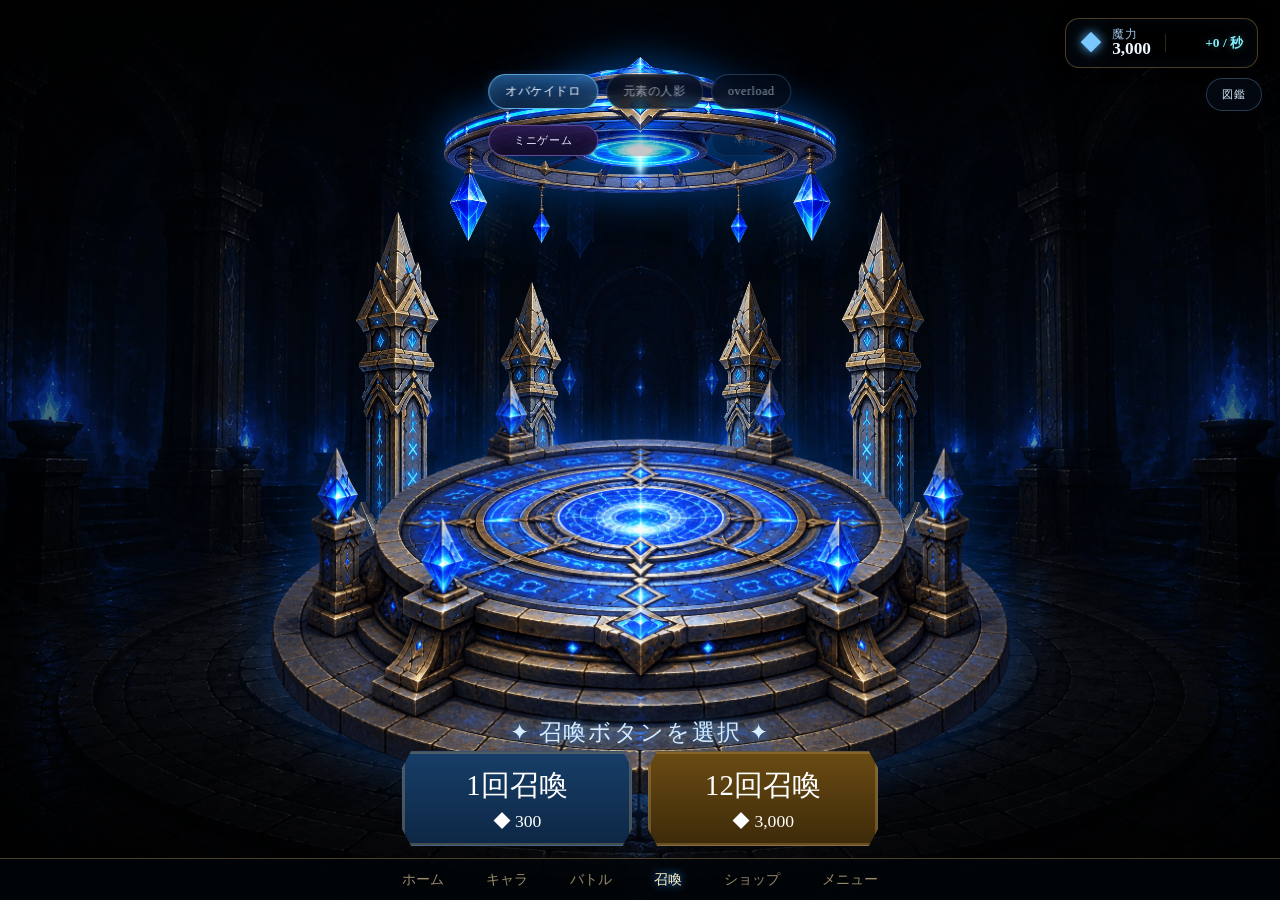
==== commit 5325886e: "ボタン配置を修正" ====
--- a/gacha-game/index.html
+++ b/gacha-game/index.html
@@ -24,8 +24,10 @@
       </div>
     </section>
 
-    <section class="series-selector" id="seriesSelector" aria-label="ガチャシリーズ"></section>
-    <section class="minigame-selector" id="minigameSelector" aria-label="ミニゲーム"></section>
+    <div class="top-selector-stack">
+      <section class="series-selector" id="seriesSelector" aria-label="ガチャシリーズ"></section>
+      <section class="minigame-selector" id="minigameSelector" aria-label="ミニゲーム"></section>
+    </div>
 
     <button type="button" class="collection-open-btn" id="openCollection">図鑑</button>
 
--- a/gacha-game/styles.css
+++ b/gacha-game/styles.css
@@ -5723,3 +5723,121 @@
     font-size:8px;
   }
 }
+
+
+/* =========================================================
+   v9 Series + ミニゲーム 2段レイアウト修正
+   top値を個別指定せず、1つの縦並びコンテナで管理
+   ========================================================= */
+
+.top-selector-stack{
+  position:absolute;
+  z-index:122;
+
+  top:70px;
+  left:50%;
+  transform:translateX(-50%);
+
+  display:flex;
+  flex-direction:column;
+  align-items:flex-start;
+  gap:8px;
+
+  width:max-content;
+  max-width:calc(100vw - 36px);
+  box-sizing:border-box;
+
+  pointer-events:auto;
+}
+
+/* 旧 absolute 配置を解除 */
+.top-selector-stack .series-selector,
+.top-selector-stack .minigame-selector{
+  position:relative !important;
+  top:auto !important;
+  left:auto !important;
+  right:auto !important;
+  transform:none !important;
+
+  width:max-content;
+  max-width:100% !important;
+
+  margin:0;
+  padding:4px 5px;
+
+  box-sizing:border-box;
+
+  overflow-x:auto;
+  overflow-y:hidden;
+  scrollbar-width:none;
+
+  z-index:auto;
+}
+
+/* 2段とも同じ開始位置 */
+.top-selector-stack .series-selector,
+.top-selector-stack .minigame-selector{
+  align-self:flex-start;
+}
+
+.top-selector-stack .series-selector::-webkit-scrollbar,
+.top-selector-stack .minigame-selector::-webkit-scrollbar{
+  display:none;
+}
+
+/* 疑似要素で位置がズレないよう解除 */
+.top-selector-stack .series-selector::before,
+.top-selector-stack .series-selector::after{
+  display:none !important;
+}
+
+/* PCで2段の間を確実に空ける */
+.top-selector-stack .series-selector{
+  margin-bottom:0;
+}
+
+.top-selector-stack .minigame-selector{
+  margin-top:0;
+}
+
+/* スマホ */
+@media(max-width:820px){
+
+  .top-selector-stack{
+    top:54px;
+    left:8px;
+    right:8px;
+    transform:none;
+
+    width:auto;
+    max-width:none;
+
+    gap:6px;
+
+    align-items:stretch;
+  }
+
+  .top-selector-stack .series-selector,
+  .top-selector-stack .minigame-selector{
+    width:100% !important;
+    max-width:100% !important;
+
+    padding:3px 4px !important;
+
+    /* スマホで下段が消えないよう高さを確保 */
+    min-height:31px;
+  }
+
+  .top-selector-stack .series-tab,
+  .top-selector-stack .minigame-tab{
+    min-height:27px;
+  }
+}
+
+/* 小さいスマホはさらに少し上へ */
+@media(max-width:420px){
+  .top-selector-stack{
+    top:50px;
+    gap:5px;
+  }
+}
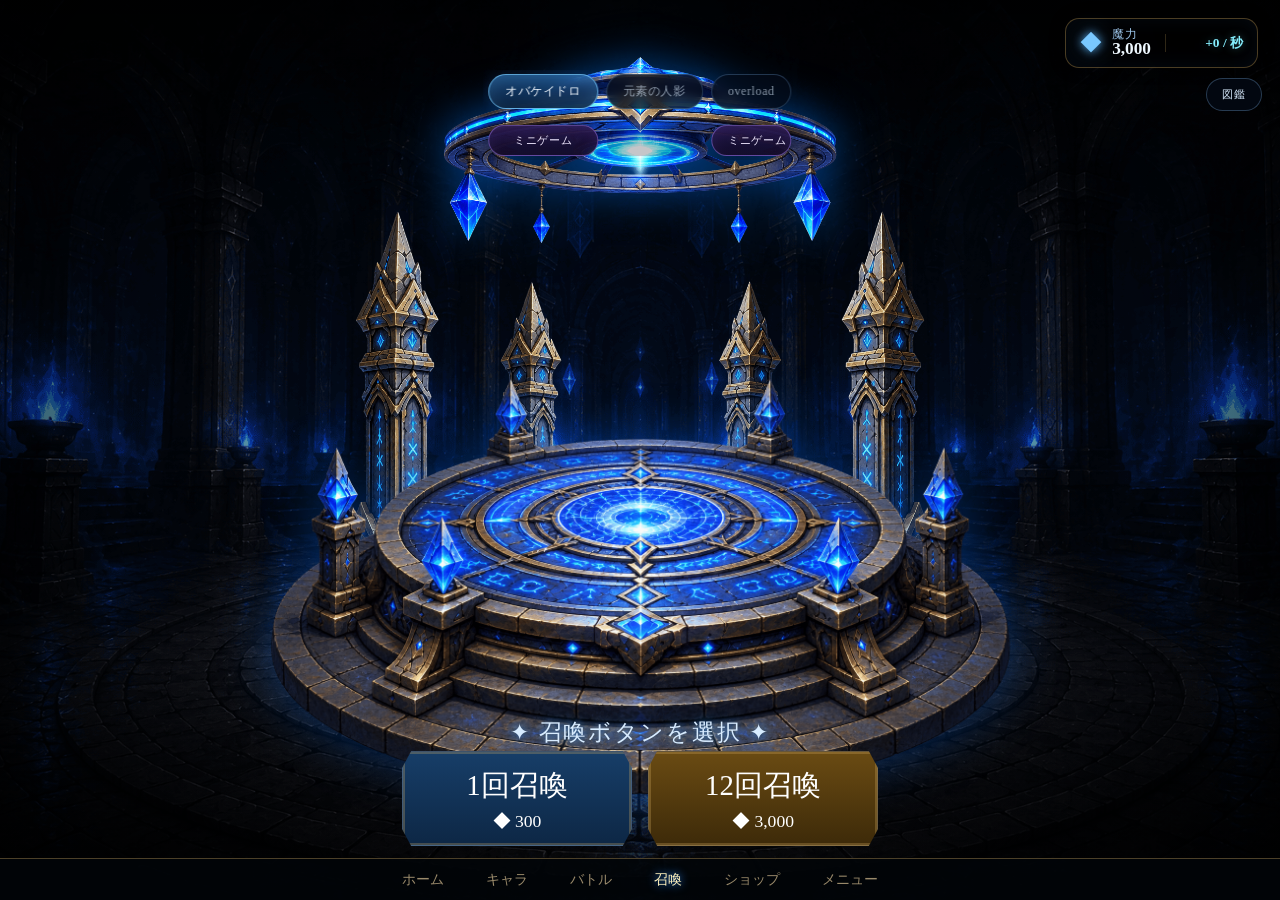
==== commit 46528a4b: "ミニゲームを追加" ====
--- a/gacha-game/index.html
+++ b/gacha-game/index.html
@@ -70,11 +70,11 @@
     
     <div class="card-eject-layer" id="cardEjectLayer" aria-hidden="true">
       <div class="layered-card eject-card" id="ejectCard">
-        <img class="card-frame-sizing" id="ejectFrameSizing" src="assets/card_frame_sr.png" alt="">
+        <div class="card-frame-sizing" id="ejectFrameSizing" aria-hidden="true"></div>
         <div class="card-art-window">
           <img class="card-character" id="ejectCharacter" src="assets/sample_character.png" alt="キャラクター">
         </div>
-        <img class="card-frame-overlay" id="ejectFrameOverlay" src="assets/card_frame_sr.png" alt="">
+        <div class="card-frame-overlay" id="ejectFrameOverlay" aria-hidden="true"></div>
         <div class="card-rarity-label" id="ejectRarity">N</div>
         <div class="card-nameplate">
           <div class="card-name" id="ejectName">星導の魔導姫</div>
@@ -245,6 +245,93 @@
         </div>
       </div>
     </section>
+
+
+    <section class="ovb-overlay" id="ovbOverlay" aria-hidden="true">
+      <div class="ovb-shell">
+        <header class="ovb-header">
+          <div>
+            <div class="ovb-kicker">CARD BATTLE</div>
+            <h2>5枚固定対戦</h2>
+          </div>
+          <button type="button" class="ovb-close" data-ovb-close>×</button>
+        </header>
+
+        <div class="ovb-body">
+          <section class="ovb-screen is-active" data-ovb-screen="select">
+            <div class="ovb-section-head">
+              <div>
+                <div class="ovb-step">STEP 1</div>
+                <h3>使用カードを5枚選択</h3>
+                <p id="ovbSelectHelp">所持カードを読み込み中…</p>
+              </div>
+              <div class="ovb-count" id="ovbSelectedCount">0 / 5</div>
+            </div>
+            <div class="ovb-select-grid" id="ovbSelectGrid"></div>
+            <div class="ovb-actions sticky">
+              <button type="button" class="ovb-primary" id="ovbToPrep" disabled>対戦準備へ</button>
+              <button type="button" class="ovb-secondary" data-ovb-close>閉じる</button>
+            </div>
+          </section>
+
+          <section class="ovb-screen" data-ovb-screen="prep" hidden>
+            <div class="ovb-section-head">
+              <div>
+                <div class="ovb-step">STEP 2</div>
+                <h3>相手の5枚を見て順番を決める</h3>
+                <p>CPUの使用カードだけ公開。実際の順番はまだ分かりません。</p>
+              </div>
+            </div>
+            <div class="ovb-prep-layout">
+              <div class="ovb-panel">
+                <h4>CPU 使用カード</h4>
+                <div class="ovb-cpu-preview" id="ovbCpuPreview"></div>
+              </div>
+              <div class="ovb-panel">
+                <h4>PLAYER 出撃順</h4>
+                <div class="ovb-player-order" id="ovbPlayerOrder"></div>
+              </div>
+            </div>
+            <div class="ovb-actions">
+              <button type="button" class="ovb-secondary" id="ovbBackToSelect">カード選択へ戻る</button>
+              <button type="button" class="ovb-primary" id="ovbBattleStart">バトル開始</button>
+            </div>
+          </section>
+
+          <section class="ovb-screen" data-ovb-screen="battle" hidden>
+            <div class="ovb-battle-stage">
+              <div class="ovb-round-no" id="ovbRoundNo">ROUND 1</div>
+              <div class="ovb-battle-pair">
+                <div class="ovb-battle-card" id="ovbBattlePlayer"></div>
+                <div class="ovb-vs">VS</div>
+                <div class="ovb-battle-card" id="ovbBattleCpu"></div>
+              </div>
+              <div class="ovb-battle-outcome" id="ovbBattleOutcome"></div>
+              <div class="ovb-battle-reason" id="ovbBattleReason">VS</div>
+            </div>
+          </section>
+
+          <section class="ovb-screen" data-ovb-screen="result" hidden>
+            <div class="ovb-result">
+              <div class="ovb-result-kicker">RESULT</div>
+              <h3 id="ovbResultTitle">VICTORY</h3>
+              <div class="ovb-score">
+                <div><span>WIN</span><strong id="ovbResultWin">0</strong></div>
+                <div><span>LOSE</span><strong id="ovbResultLose">0</strong></div>
+                <div><span>DRAW</span><strong id="ovbResultDraw">0</strong></div>
+              </div>
+              <div class="ovb-result-rounds" id="ovbResultRounds"></div>
+              <div class="ovb-actions">
+                <button type="button" class="ovb-secondary" id="ovbResultToSelect">カード選択へ戻る</button>
+                <button type="button" class="ovb-primary" id="ovbRematch">もう一度戦う</button>
+                <button type="button" class="ovb-secondary" data-ovb-close>閉じる</button>
+              </div>
+            </div>
+          </section>
+        </div>
+      </div>
+    </section>
+
 
     <!-- 取得カード専用：カード枠DOMとは完全に独立 -->
     <div class="acquisition-reveal" id="acquisitionReveal" aria-hidden="true">
@@ -268,11 +355,11 @@
           <div class="result-rarity" id="resultRarity">N</div>
 
           <div class="layered-card result-layered-card" id="resultLayeredCard">
-            <img class="card-frame-sizing" id="resultFrameSizing" src="assets/card_frame_sr.png" alt="">
+            <div class="card-frame-sizing" id="resultFrameSizing" aria-hidden="true"></div>
             <div class="card-art-window">
               <img class="card-character" id="resultCharacter" src="assets/sample_character.png" alt="キャラクター">
             </div>
-            <img class="card-frame-overlay" id="resultFrameOverlay" src="assets/card_frame_sr.png" alt="">
+            <div class="card-frame-overlay" id="resultFrameOverlay" aria-hidden="true"></div>
             <div class="card-rarity-label" id="resultCardRarity">N</div>
             <div class="card-nameplate">
               <div class="card-name" id="resultCardName">星導の魔導姫</div>
--- a/gacha-game/styles.css
+++ b/gacha-game/styles.css
@@ -1244,85 +1244,35 @@
    4枚 × 3段
    ========================================================= */
 
-.ten-result{
-  display:none;
-}
-
-.ten-result.show{
-  display:block;
-}
-
-.ten-result-title{
-  margin-bottom:18px;
-  text-align:center;
-  font-size:clamp(24px,2.6vw,34px);
-  color:#f4e3b1;
-  letter-spacing:.08em;
-  text-shadow:0 0 18px rgba(215,176,101,.35);
-}
-
-.ten-card-grid{
-  display:grid;
-  grid-template-columns:repeat(4, minmax(0, 1fr));
-  gap:10px;
-  width:min(920px,90vw);
-  margin:0 auto 14px;
-}
-
-.ten-card-item{
-  min-width:0;
-  opacity:0;
-  transform:translateY(24px) scale(.92);
-  animation:tenCardAppear .42s ease-out forwards;
-  animation-delay:calc(var(--card-index) * 55ms);
-}
-
-.ten-layered-card{
-  width:100%;
-}
-
-.ten-layered-card .card-name{
-  font-size:clamp(9px,.9vw,13px);
-}
-
-.ten-layered-card .card-rarity-label{
-  font-size:clamp(9px,.9vw,12px);
-}
-
-@keyframes tenCardAppear{
-  to{
-    opacity:1;
-    transform:translateY(0) scale(1);
-  }
-}
+
+
+
+
+
+
+
+
+
+
+
+
+
+
+
+
+
 
 /* 10連時は結果ウィンドウを広げる */
-.result-card:has(.ten-result.show) .result-inner{
-  width:min(1180px,96vw);
-  max-height:94vh;
-  overflow:auto;
-  padding:18px 20px;
-}
+
 
 @media(max-width:820px){
-  .ten-card-grid{
-    gap:7px;
-    width:96vw;
-  }
-
-  .ten-result-title{
-    margin-bottom:12px;
-    font-size:clamp(20px,5.5vw,28px);
-  }
-
-  .ten-layered-card .card-name{
-    font-size:clamp(6px,1.8vw,9px);
-  }
-
-  .ten-layered-card .card-rarity-label{
-    font-size:clamp(7px,1.8vw,9px);
-    padding:.22em .42em;
-  }
+  
+
+  
+
+  
+
+  
 
   .card-nameplate{
     left:12%;
@@ -1332,27 +1282,9 @@
 
 
 /* 12連専用微調整 */
-.result-card:has(.ten-result.show) .result-inner{
-  width:min(980px,96vw);
-}
-
-@media(max-width:820px){
-  .ten-card-grid{
-    grid-template-columns:repeat(4, minmax(0, 1fr));
-    gap:5px;
-    width:95vw;
-  }
-
-  .result-card:has(.ten-result.show) .result-inner{
-    width:98vw;
-    max-height:95vh;
-    padding:12px 8px 10px;
-  }
-
-  .ten-result-title{
-    margin-bottom:8px;
-  }
-}
+
+
+
 
 
 /* =========================================================
@@ -1361,154 +1293,35 @@
    ========================================================= */
 
 /* 12連時は中央の小窓ではなく、ほぼ全画面の専用枠 */
-.result-card.twelve-mode{
-  padding:2vh 2vw;
-  align-items:center;
-  justify-items:center;
-  background:rgba(0,0,0,.82);
-}
-
-.result-card.twelve-mode .result-inner{
-  position:relative;
-  width:96vw;
-  height:94dvh;
-  max-width:none;
-  max-height:none;
-  padding:2.2vh 2vw 1.8vh;
-  overflow:hidden;
-
-  display:flex;
-  flex-direction:column;
-  align-items:center;
-
-  background:
-    radial-gradient(circle at 50% 45%,rgba(37,77,126,.22),transparent 46%),
-    linear-gradient(180deg,rgba(12,18,29,.985),rgba(4,8,15,.99));
-
-  border:1px solid rgba(215,176,101,.72);
-  box-shadow:
-    0 0 0 1px rgba(73,128,195,.15) inset,
-    0 0 55px rgba(0,0,0,.72);
-}
+
+
+
 
 /* 内側にもう1本ラインを入れて「12連用の表示枠」感を出す */
-.result-card.twelve-mode .result-inner::before{
-  content:"";
-  position:absolute;
-  inset:1.1%;
-  pointer-events:none;
-  border:1px solid rgba(103,157,219,.24);
-  box-shadow:inset 0 0 34px rgba(39,102,174,.08);
-}
-
-.result-card.twelve-mode .ten-result{
-  position:relative;
-  z-index:1;
-  width:100%;
-  flex:1;
-  min-height:0;
-
-  display:flex;
-  flex-direction:column;
-  align-items:center;
-  justify-content:center;
-}
-
-.result-card.twelve-mode .ten-result-title{
-  flex:0 0 auto;
-  margin:0 0 1.5vh;
-  font-size:clamp(20px,2.1vw,32px);
-}
+
+
+
+
+
 
 /* 4枚×3段。カード幅は画面幅だけでなく高さでも制限する。 */
-.result-card.twelve-mode .ten-card-grid{
-  flex:0 1 auto;
-  width:100%;
-  min-height:0;
-  margin:0;
-
-  display:grid;
-  grid-template-columns:repeat(4, auto);
-  grid-template-rows:repeat(3, auto);
-  justify-content:center;
-  align-content:center;
-  gap:min(1.5vh,1.2vw) min(2vw,2.2vh);
-}
-
-.result-card.twelve-mode .ten-card-item{
-  width:min(20.5vw,15.5vh);
-  min-width:0;
-}
-
-.result-card.twelve-mode .ten-layered-card{
-  width:100%;
-}
+
+
+
+
+
 
 /* 小型一覧では文字をかなり控えめに */
-.result-card.twelve-mode .ten-layered-card .card-rarity-label{
-  top:4%;
-  right:6.5%;
-  min-width:2.3em;
-  padding:.24em .42em;
-  font-size:clamp(7px,.72vw,10px);
-}
-
-.result-card.twelve-mode .ten-layered-card .card-nameplate{
-  left:11%;
-  right:11%;
-  bottom:3.1%;
-}
-
-.result-card.twelve-mode .ten-layered-card .card-name{
-  font-size:clamp(6px,.62vw,9px);
-}
+
+
+
+
+
 
 /* 閉じるボタンも専用枠の下部に固定 */
-.result-card.twelve-mode #closeResult{
-  position:relative;
-  z-index:2;
-  flex:0 0 auto;
-  margin-top:1.2vh;
-  min-width:140px;
-}
-
-@media(max-width:820px){
-  .result-card.twelve-mode{
-    padding:1vh 1vw;
-  }
-
-  .result-card.twelve-mode .result-inner{
-    width:98vw;
-    height:97dvh;
-    padding:1.5vh 1vw 1.2vh;
-  }
-
-  .result-card.twelve-mode .ten-result-title{
-    margin-bottom:1vh;
-    font-size:clamp(18px,5vw,24px);
-  }
-
-  .result-card.twelve-mode .ten-card-grid{
-    gap:1vh 1.4vw;
-  }
-
-  .result-card.twelve-mode .ten-card-item{
-    width:min(22.2vw,15.2vh);
-  }
-
-  .result-card.twelve-mode .ten-layered-card .card-name{
-    font-size:clamp(5px,1.35vw,7px);
-  }
-
-  .result-card.twelve-mode .ten-layered-card .card-rarity-label{
-    font-size:clamp(6px,1.45vw,8px);
-  }
-
-  .result-card.twelve-mode #closeResult{
-    margin-top:.8vh;
-    padding:7px 18px;
-  }
-}
+
+
+
 
 
 /* =========================================================
@@ -1570,19 +1383,9 @@
 }
 
 /* 12連一覧ではさらに少し余白寄り */
-.result-card.twelve-mode .ten-layered-card .card-art-window{
-  left:9.8%;
-  right:9.8%;
-  top:10.6%;
-  bottom:14.5%;
-}
-
-.result-card.twelve-mode .ten-layered-card.rarity-ur .card-art-window{
-  left:10.8%;
-  right:10.8%;
-  top:11.6%;
-  bottom:15.4%;
-}
+
+
+
 
 @media(max-width:820px){
   .card-art-window{
@@ -1620,15 +1423,9 @@
 }
 
 /* 12連一覧では小型表示なので少しだけ見やすく戻す */
-.result-card.twelve-mode .ten-layered-card .card-character{
-  width:94%;
-  height:94%;
-}
-
-.result-card.twelve-mode .ten-layered-card.rarity-ur .card-character{
-  width:92%;
-  height:92%;
-}
+
+
+
 
 
 /* =========================================================
@@ -1682,54 +1479,25 @@
 
 
   /* ---------- 12連：専用結果画面 ---------- */
-  .result-card.twelve-mode{
-    padding:.8dvh 1vw;
-  }
-
-  .result-card.twelve-mode .result-inner{
-    width:98vw;
-    height:97dvh;
-    padding:1.2dvh 1vw .8dvh;
-  }
-
-  .result-card.twelve-mode .ten-result-title{
-    margin:0 0 .7dvh;
-    font-size:clamp(17px, 4.8vw, 22px);
-  }
-
-  .result-card.twelve-mode .ten-card-grid{
-    width:100%;
-    gap:.55dvh 1.2vw;
-    grid-template-columns:repeat(4, auto);
-    grid-template-rows:repeat(3, auto);
-  }
+  
+
+  
+
+  
+
+  
 
   /*
     4×3が確実に収まるよう、カード幅を高さで強めに制限。
     1448/1086 ≒ 1.333 なので3段でも余裕を残せる。
   */
-  .result-card.twelve-mode .ten-card-item{
-    width:min(21vw, 12.8dvh, 112px);
-  }
-
-  .result-card.twelve-mode .ten-layered-card .card-rarity-label{
-    top:3.8%;
-    right:6%;
-    min-width:2.1em;
-    padding:.18em .34em;
-    font-size:clamp(5px, 1.35vw, 7px);
-  }
-
-  .result-card.twelve-mode .ten-layered-card .card-name{
-    font-size:clamp(4px, 1.18vw, 6px);
-  }
-
-  .result-card.twelve-mode #closeResult{
-    min-width:110px;
-    margin-top:.55dvh;
-    padding:6px 16px;
-    font-size:12px;
-  }
+  
+
+  
+
+  
+
+  
 }
 
 
@@ -1744,13 +1512,9 @@
     width:min(46vw, 28dvh, 175px);
   }
 
-  .result-card.twelve-mode .ten-card-item{
-    width:min(20vw, 11.6dvh, 98px);
-  }
-
-  .result-card.twelve-mode .ten-result-title{
-    font-size:16px;
-  }
+  
+
+  
 }
 
 
@@ -5841,3 +5605,994 @@
     gap:5px;
   }
 }
+
+
+/* =========================================================
+   v11 フレーム画像廃止・カード寸法維持版
+   既存のカード幅/アニメーションは触らず、
+   PNGフレームだけCSS枠へ置換する。
+   ========================================================= */
+
+.layered-card{
+  --rarity-border:#5b9bd5;
+  --rarity-glow:rgba(91,155,213,.18);
+
+  /* 既存の width / display / 結果アニメーションはそのまま */
+  border:2px solid var(--rarity-border);
+  border-radius:10px;
+  overflow:hidden;
+
+  background:#050a12;
+
+  /* 元のdrop-shadowを維持しつつ色を少し足す */
+  box-shadow:
+    0 0 10px var(--rarity-glow);
+}
+
+/*
+  以前はフレーム画像そのものがカードの高さを作っていた。
+  画像を消した後も、この要素だけで同じ3:4の高さを確保する。
+  layered-card自体にはaspect-ratioを指定しない。
+*/
+.card-frame-sizing{
+  display:block !important;
+  width:100% !important;
+  height:auto !important;
+  aspect-ratio:3 / 4;
+  visibility:hidden !important;
+  pointer-events:none;
+}
+
+/* キャラ画像は既存のサイズ計算を残しつつ、枠画像が無い分だけ表示領域を広げる */
+.card-art-window{
+  left:3.5% !important;
+  right:3.5% !important;
+  top:3.5% !important;
+  bottom:8.5% !important;
+
+  border-radius:7px;
+  background:#050a12;
+}
+
+/* 元の contain 表示を維持。潰さない。 */
+.card-character{
+  object-fit:contain !important;
+  object-position:center center !important;
+}
+
+/* PNGフレームの代わりとなるCSS内枠 */
+.card-frame-overlay{
+  display:block !important;
+  position:absolute !important;
+  z-index:4 !important;
+  inset:0 !important;
+
+  width:auto !important;
+  height:auto !important;
+
+  border:2px solid var(--rarity-border);
+  border-radius:9px;
+
+  background:transparent !important;
+  box-shadow:
+    inset 0 0 0 1px rgba(255,255,255,.10),
+    inset 0 0 14px var(--rarity-glow);
+
+  pointer-events:none;
+}
+
+/* レアリティは形を変えず色だけ */
+.layered-card.rarity-n{
+  --rarity-border:#5b9bd5;
+  --rarity-glow:rgba(91,155,213,.18);
+}
+
+.layered-card.rarity-r{
+  --rarity-border:#a96bdd;
+  --rarity-glow:rgba(169,107,221,.22);
+}
+
+.layered-card.rarity-sr{
+  --rarity-border:#d7e3ef;
+  --rarity-glow:rgba(215,227,239,.28);
+}
+
+.layered-card.rarity-ur{
+  --rarity-border:#e4ba49;
+  --rarity-glow:rgba(228,186,73,.34);
+}
+
+/* 以前のUR専用の内側縮小を無効化。全レア同じ形。 */
+.layered-card.rarity-ur .card-art-window{
+  left:3.5% !important;
+  right:3.5% !important;
+  top:3.5% !important;
+  bottom:8.5% !important;
+}
+
+/*
+  acquisition-modeは独自の全画面表示を使うので、
+  sizing / overlayはこれまで通り非表示。
+*/
+.result-card.acquisition-mode .card-frame-sizing,
+.result-card.acquisition-mode .card-frame-overlay{
+  display:none !important;
+}
+
+/* 図鑑も同じ色ルールへ */
+.collection-card.rarity-n{
+  border-color:rgba(91,155,213,.62) !important;
+}
+.collection-card.rarity-r{
+  border-color:rgba(169,107,221,.72) !important;
+}
+.collection-card.rarity-sr{
+  border-color:rgba(215,227,239,.82) !important;
+}
+.collection-card.rarity-ur{
+  border-color:rgba(228,186,73,.90) !important;
+}
+
+
+/* =========================================================
+   v12 12連最終結果だけのカード比率修正
+   ========================================================= */
+
+/*
+  12枚一覧ではフレーム画像を高さ基準にしない。
+  各カード自身を3:4へ固定して、4×3グリッド内で潰れないようにする。
+*/
+
+
+/*
+  12連では sizing 要素をレイアウト計算に使わない。
+  ten-layered-card 自身の aspect-ratio が高さを作る。
+*/
+
+
+/* キャラ表示領域をカード内へ確実に固定 */
+
+
+/* 12連一覧では画像比率を壊さない */
+
+
+/* CSS枠はカード全面に固定 */
+
+
+/* グリッド側でも縦横比を尊重 */
+
+
+/* スマホも同じ比率を維持 */
+
+
+
+/* =========================================================
+   v13 1枚取得表示サイズ調整
+   PCは最大サイズを制限、スマホも少し小さく
+   ========================================================= */
+
+/* ---------- PC ---------- */
+@media(min-width:821px){
+
+  .acquisition-reveal{
+    /*
+      画面いっぱいではなく、最大760px程度に制限。
+      高さが低い画面では従来通り安全領域に収める。
+    */
+    --acq-safe-height:
+      min(
+        76dvh,
+        760px
+      ) !important;
+
+    --acq-box-width:
+      min(
+        72vw,
+        calc(var(--acq-safe-height) * 3 / 4)
+      ) !important;
+  }
+
+  .acquisition-character{
+    width:var(--acq-box-width) !important;
+    height:var(--acq-safe-height) !important;
+
+    max-width:72vw !important;
+    max-height:760px !important;
+  }
+
+  /* 名前は画像のすぐ下へ */
+  .acquisition-card-name{
+    top:
+      calc(
+        50%
+        + (var(--acq-safe-height) / 2)
+        + 10px
+      ) !important;
+  }
+}
+
+
+/* ---------- スマホ ---------- */
+@media(max-width:820px){
+
+  .acquisition-reveal{
+    /*
+      今より少しだけ縮小。
+      横幅94vw、高さは約80dvh以内。
+    */
+    --acq-safe-height:
+      min(
+        80dvh,
+        calc(100dvh - 128px)
+      ) !important;
+
+    --acq-box-width:
+      min(
+        94vw,
+        calc(var(--acq-safe-height) * 3 / 4)
+      ) !important;
+  }
+
+  .acquisition-character{
+    width:var(--acq-box-width) !important;
+    height:var(--acq-safe-height) !important;
+
+    max-width:94vw !important;
+    max-height:80dvh !important;
+  }
+
+  .acquisition-card-name{
+    top:
+      calc(
+        50%
+        + (var(--acq-safe-height) / 2)
+        + 7px
+      ) !important;
+  }
+}
+
+
+/* ---------- 高さが低いスマホ ---------- */
+@media(max-width:820px) and (max-height:700px){
+
+  .acquisition-reveal{
+    --acq-safe-height:
+      min(
+        74dvh,
+        calc(100dvh - 112px)
+      ) !important;
+
+    --acq-box-width:
+      min(
+        92vw,
+        calc(var(--acq-safe-height) * 3 / 4)
+      ) !important;
+  }
+
+  .acquisition-character{
+    max-width:92vw !important;
+    max-height:74dvh !important;
+  }
+
+  .acquisition-card-name{
+    top:
+      calc(
+        50%
+        + (var(--acq-safe-height) / 2)
+        + 5px
+      ) !important;
+  }
+}
+
+
+/* =========================================================
+   v14 12連結果カード完全分離
+   layered-cardを使わず、12連専用DOM/CSSで表示
+   ========================================================= */
+
+/*
+  12連の親セル。
+  以前のaspect-ratio指定をここで一本化する。
+*/
+
+
+/* 12連結果専用カード */
+
+
+/* レアリティ色 */
+
+
+
+
+
+
+
+
+/* 画像領域 */
+
+
+/*
+  3:4キャラ画像を変形させない。
+  object-fit:cover/containだけで表示し、
+  width/heightを別比率にはしない。
+*/
+
+
+/* レア度ラベル */
+
+
+/* 名前 */
+
+
+/* スマホ */
+
+
+/* 高さが低いスマホ */
+
+
+
+/* =========================================================
+   v15 12連結果 決定版
+   低いPCウィンドウでもカードを潰さない
+   ========================================================= */
+
+/* 12連結果中は召喚画面上部UIを完全に隠す */
+
+
+/* 結果レイヤーを確実に最前面へ */
+
+
+/*
+  結果枠は画面内に必ず収める。
+  vh/dvhだけに依存せず inset で安全に確保。
+*/
+
+
+/* 12連エリアそのものを中央段いっぱいに使う */
+
+
+/* タイトルは固定高さ */
+
+
+/*
+  4列×3行を残り高さに均等分配。
+  ここが今回の本命。
+*/
+
+
+/*
+  親セルはグリッドセルいっぱい。
+  ここではaspect-ratioを使わない。
+*/
+
+
+/*
+  実カードの方だけ3:4。
+  高さをセルの92%にして、そこから幅を自動算出。
+  これなら横長・低いウィンドウでも絶対に潰れない。
+*/
+
+
+/* 画像領域 */
+
+
+
+
+/* 閉じるボタンは最下段 */
+
+
+/* 高さがかなり低いPC向け */
+
+
+/* スマホ */
+
+
+
+/* =========================================================
+   v18 12連結果 CLEAN
+   calcの除算を使わず、PC/スマホで安定したカードサイズにする
+   ========================================================= */
+
+.screen.twelve-result-open .top-selector-stack,
+.screen.twelve-result-open .collection-open-btn,
+.screen.twelve-result-open .mini-game-open-btn{
+  display:none !important;
+}
+
+.result-card.twelve-mode{
+  position:fixed !important;
+  z-index:1000 !important;
+  inset:0 !important;
+
+  display:flex !important;
+  align-items:center !important;
+  justify-content:center !important;
+
+  padding:10px !important;
+  box-sizing:border-box !important;
+
+  background:rgba(0,0,0,.88) !important;
+}
+
+.result-card.twelve-mode .result-inner{
+  position:relative !important;
+
+  width:min(1180px, calc(100vw - 20px)) !important;
+  max-height:calc(100vh - 20px) !important;
+
+  padding:16px 18px 12px !important;
+  margin:0 !important;
+
+  display:flex !important;
+  flex-direction:column !important;
+  gap:10px !important;
+
+  overflow-y:auto !important;
+  overflow-x:hidden !important;
+
+  box-sizing:border-box !important;
+
+  background:
+    radial-gradient(circle at 50% 42%,rgba(33,73,123,.20),transparent 48%),
+    linear-gradient(180deg,rgba(11,18,29,.99),rgba(4,8,15,.995)) !important;
+
+  border:1px solid rgba(215,176,101,.75) !important;
+  box-shadow:
+    inset 0 0 0 1px rgba(80,140,210,.18),
+    0 0 50px rgba(0,0,0,.70) !important;
+}
+
+.result-card.twelve-mode .ten-result{
+  display:none !important;
+}
+
+.result-card.twelve-mode .ten-result.show{
+  display:flex !important;
+  flex-direction:column !important;
+  align-items:center !important;
+  gap:10px !important;
+
+  width:100% !important;
+}
+
+.result-card.twelve-mode .ten-result-title{
+  margin:0 !important;
+  padding:0 !important;
+
+  color:#f4e3b1 !important;
+  font-size:clamp(22px,2.4vw,36px) !important;
+  line-height:1.1 !important;
+  letter-spacing:.08em !important;
+  text-align:center !important;
+
+  text-shadow:0 0 16px rgba(215,176,101,.28) !important;
+}
+
+/*
+  PC:
+  1枚 112〜150px程度。
+  viewport高さによる極端な縮小はしない。
+*/
+.result-card.twelve-mode .ten-card-grid{
+  display:grid !important;
+  grid-template-columns:repeat(4, minmax(112px, 150px)) !important;
+
+  gap:10px 12px !important;
+
+  width:max-content !important;
+  max-width:100% !important;
+
+  margin:0 auto !important;
+
+  align-items:start !important;
+  justify-content:center !important;
+}
+
+.result-card.twelve-mode .ten-card-item{
+  width:clamp(112px, 13vw, 150px) !important;
+  height:auto !important;
+
+  min-width:0 !important;
+  min-height:0 !important;
+
+  display:block !important;
+
+  opacity:0;
+  transform:translateY(10px) scale(.96);
+  animation:tenCardAppear .34s ease-out forwards;
+  animation-delay:calc(var(--card-index) * 38ms);
+}
+
+.result-card.twelve-mode .twelve-result-card{
+  --twelve-border:#5b9bd5;
+  --twelve-glow:rgba(91,155,213,.18);
+
+  position:relative !important;
+
+  width:100% !important;
+  height:auto !important;
+  aspect-ratio:3 / 4 !important;
+
+  overflow:hidden !important;
+  box-sizing:border-box !important;
+
+  border:2px solid var(--twelve-border) !important;
+  border-radius:8px !important;
+
+  background:#050a12 !important;
+
+  box-shadow:
+    0 4px 12px rgba(0,0,0,.40),
+    0 0 8px var(--twelve-glow) !important;
+}
+
+.result-card.twelve-mode .twelve-result-card.rarity-n{
+  --twelve-border:#5b9bd5;
+  --twelve-glow:rgba(91,155,213,.18);
+}
+.result-card.twelve-mode .twelve-result-card.rarity-r{
+  --twelve-border:#a96bdd;
+  --twelve-glow:rgba(169,107,221,.22);
+}
+.result-card.twelve-mode .twelve-result-card.rarity-sr{
+  --twelve-border:#d7e3ef;
+  --twelve-glow:rgba(215,227,239,.28);
+}
+.result-card.twelve-mode .twelve-result-card.rarity-ur{
+  --twelve-border:#e4ba49;
+  --twelve-glow:rgba(228,186,73,.34);
+}
+
+.result-card.twelve-mode .twelve-result-art{
+  position:absolute !important;
+  inset:3% 3% 14% !important;
+
+  overflow:hidden !important;
+  border-radius:5px !important;
+  background:#071022 !important;
+}
+
+.result-card.twelve-mode .twelve-result-art img{
+  display:block !important;
+
+  width:100% !important;
+  height:100% !important;
+
+  object-fit:cover !important;
+  object-position:center center !important;
+
+  transform:none !important;
+}
+
+.result-card.twelve-mode .twelve-result-rarity{
+  position:absolute !important;
+  z-index:3 !important;
+
+  top:4% !important;
+  right:5% !important;
+
+  min-width:2em !important;
+  padding:2px 4px !important;
+
+  border:1px solid var(--twelve-border) !important;
+  border-radius:999px !important;
+
+  background:rgba(2,7,15,.76) !important;
+  color:#fff !important;
+
+  font-size:clamp(7px,.72vw,10px) !important;
+  font-weight:800 !important;
+  line-height:1 !important;
+  text-align:center !important;
+}
+
+.result-card.twelve-mode .twelve-result-name{
+  position:absolute !important;
+  z-index:3 !important;
+
+  left:4% !important;
+  right:4% !important;
+  bottom:3.5% !important;
+
+  overflow:hidden !important;
+  white-space:nowrap !important;
+  text-overflow:ellipsis !important;
+
+  padding:2px 3px !important;
+
+  border-radius:4px !important;
+  background:rgba(2,7,15,.80) !important;
+
+  color:#f6f8fc !important;
+  font-size:clamp(7px,.64vw,9px) !important;
+  line-height:1.2 !important;
+  text-align:center !important;
+}
+
+.result-card.twelve-mode #closeResult{
+  position:relative !important;
+  z-index:5 !important;
+
+  margin:2px auto 0 !important;
+
+  min-width:140px !important;
+  padding:8px 22px !important;
+}
+
+/* 横幅が狭めのPC */
+@media(min-width:821px) and (max-width:1100px){
+  .result-card.twelve-mode .ten-card-grid{
+    grid-template-columns:repeat(4, minmax(105px, 132px)) !important;
+    gap:8px 10px !important;
+  }
+
+  .result-card.twelve-mode .ten-card-item{
+    width:clamp(105px, 13vw, 132px) !important;
+  }
+}
+
+/* スマホ */
+@media(max-width:820px){
+  .result-card.twelve-mode{
+    padding:4px !important;
+  }
+
+  .result-card.twelve-mode .result-inner{
+    width:calc(100vw - 8px) !important;
+    max-height:calc(100vh - 8px) !important;
+
+    padding:9px 6px 7px !important;
+    gap:6px !important;
+  }
+
+  .result-card.twelve-mode .ten-result.show{
+    gap:6px !important;
+  }
+
+  .result-card.twelve-mode .ten-result-title{
+    font-size:clamp(17px,5vw,22px) !important;
+  }
+
+  /*
+    4列固定。
+    division演算を使わず、24vw前後で収める。
+  */
+  .result-card.twelve-mode .ten-card-grid{
+    width:100% !important;
+
+    grid-template-columns:repeat(4, minmax(0,1fr)) !important;
+
+    gap:5px !important;
+  }
+
+  .result-card.twelve-mode .ten-card-item{
+    width:100% !important;
+  }
+
+  .result-card.twelve-mode .twelve-result-card{
+    width:100% !important;
+    aspect-ratio:3 / 4 !important;
+
+    border-width:1.5px !important;
+    border-radius:6px !important;
+  }
+
+  .result-card.twelve-mode .twelve-result-rarity{
+    top:3.5% !important;
+    right:4% !important;
+    font-size:clamp(5px,1.25vw,7px) !important;
+  }
+
+  .result-card.twelve-mode .twelve-result-name{
+    bottom:3% !important;
+    font-size:clamp(5px,1.15vw,7px) !important;
+  }
+
+  .result-card.twelve-mode #closeResult{
+    min-width:104px !important;
+    padding:6px 14px !important;
+    font-size:12px !important;
+  }
+}
+
+/* 高さが低い横長PCでは縮小せずスクロール */
+@media(min-width:821px) and (max-height:620px){
+  .result-card.twelve-mode .result-inner{
+    align-self:stretch !important;
+    max-height:calc(100vh - 12px) !important;
+    padding-top:8px !important;
+    padding-bottom:8px !important;
+  }
+
+  .result-card.twelve-mode .ten-result-title{
+    font-size:22px !important;
+  }
+}
+
+@keyframes tenCardAppear{
+  to{
+    opacity:1;
+    transform:translateY(0) scale(1);
+  }
+}
+
+
+/* =========================================================
+   OVERLORD 5枚固定対戦
+   ========================================================= */
+.ovb-overlay{
+  position:fixed; z-index:1600; inset:0; display:none; padding:14px;
+  background:radial-gradient(circle at 50% 18%,rgba(34,89,145,.22),transparent 36%),rgba(1,5,11,.94);
+  color:#e9f2ff;
+}
+.ovb-overlay.show{display:block}
+.ovb-shell{
+  width:min(1240px,100%); height:min(94dvh,920px); margin:0 auto;
+  display:flex; flex-direction:column; overflow:hidden;
+  border:1px solid rgba(91,152,213,.52); border-radius:18px;
+  background:linear-gradient(180deg,rgba(8,20,36,.985),rgba(3,8,16,.99));
+  box-shadow:inset 0 0 0 1px rgba(217,187,115,.11),0 24px 80px rgba(0,0,0,.66);
+}
+.ovb-header{
+  flex:0 0 auto; min-height:76px; display:flex; align-items:center; justify-content:space-between;
+  gap:16px; padding:14px 20px; border-bottom:1px solid rgba(94,159,217,.26);
+  background:linear-gradient(90deg,rgba(19,40,68,.82),rgba(8,17,30,.60));
+}
+.ovb-kicker,.ovb-step,.ovb-result-kicker{color:#8fc9f3;font-size:11px;letter-spacing:.22em}
+.ovb-header h2,.ovb-section-head h3,.ovb-result h3{margin:4px 0 0;font-weight:700}
+.ovb-header h2{font-size:clamp(22px,2.4vw,34px)}
+.ovb-close{
+  width:42px;height:42px;border:1px solid rgba(139,194,237,.34);border-radius:50%;
+  background:rgba(4,10,18,.65);color:#ddebfa;font-size:26px;cursor:pointer
+}
+.ovb-body{flex:1 1 auto;min-height:0;overflow:auto}
+.ovb-screen{min-height:100%;padding:20px}
+.ovb-screen[hidden]{display:none!important}
+.ovb-section-head{display:flex;align-items:flex-end;justify-content:space-between;gap:18px;margin-bottom:16px}
+.ovb-section-head h3{font-size:clamp(20px,2vw,28px)}
+.ovb-section-head p{margin:7px 0 0;color:#9eafc3;line-height:1.6}
+.ovb-count{min-width:86px;padding:9px 12px;border:1px solid rgba(104,178,232,.34);border-radius:999px;text-align:center;color:#a9dbff}
+
+.ovb-select-grid{display:grid;grid-template-columns:repeat(auto-fill,minmax(150px,1fr));gap:12px}
+.ovb-select-card{
+  position:relative;min-width:0;padding:0;border:1px solid rgba(105,157,203,.22);
+  border-radius:12px;background:rgba(3,9,17,.66);color:inherit;cursor:pointer;overflow:hidden;text-align:left
+}
+.ovb-select-card:hover:not(:disabled){border-color:rgba(116,199,255,.72);transform:translateY(-1px)}
+.ovb-select-card.is-selected{border-color:#69c3ff;box-shadow:0 0 18px rgba(63,171,242,.25)}
+.ovb-select-card.is-disabled{cursor:not-allowed;opacity:.48;filter:saturate(.55)}
+
+.ovb-card{--ovb-type:#71849b;position:relative;display:grid;grid-template-rows:auto auto;min-width:0;overflow:hidden;background:linear-gradient(180deg,rgba(7,16,28,.92),rgba(3,8,15,.96))}
+.ovb-card.type-attacker{--ovb-type:#d77f72}
+.ovb-card.type-tank{--ovb-type:#72b2de}
+.ovb-card.type-magic{--ovb-type:#b28bea}
+.ovb-card.type-unset{--ovb-type:#66707c}
+.ovb-card-art{position:relative;aspect-ratio:3/4;overflow:hidden;border-bottom:2px solid var(--ovb-type);background:#050b14}
+.ovb-card-art img{width:100%;height:100%;object-fit:cover;object-position:center}
+.ovb-card-info{min-width:0;padding:8px}
+.ovb-card-topline{display:flex;align-items:center;gap:6px;min-width:0}
+.ovb-rarity{flex:0 0 auto;padding:2px 5px;border-radius:999px;background:rgba(255,255,255,.08);font-size:9px;font-weight:800}
+.ovb-rarity.rarity-n{color:#7fc3f1}.ovb-rarity.rarity-r{color:#ca8cef}.ovb-rarity.rarity-sr{color:#edf6ff}.ovb-rarity.rarity-ur{color:#f3cf6e}
+.ovb-type{min-width:0;overflow:hidden;white-space:nowrap;text-overflow:ellipsis;color:var(--ovb-type);font-size:10px}
+.ovb-card-name{margin-top:5px;overflow:hidden;white-space:nowrap;text-overflow:ellipsis;font-size:12px;font-weight:700}
+.ovb-ability{margin-top:5px;color:#e6c974;font-size:9px}
+.ovb-owned{padding:5px 8px 8px;color:#8798ab;font-size:9px}
+.ovb-disabled-note,.ovb-selected-mark{position:absolute;z-index:5;inset:auto 6px 6px auto;padding:4px 6px;border-radius:5px;font-size:8px;font-weight:800}
+.ovb-disabled-note{background:rgba(25,29,35,.92);color:#aeb5bd}.ovb-selected-mark{background:rgba(31,136,205,.92);color:#fff}
+
+.ovb-actions{display:flex;align-items:center;justify-content:center;flex-wrap:wrap;gap:10px;margin-top:18px}
+.ovb-actions.sticky{position:sticky;z-index:10;bottom:0;padding:12px 0 2px;background:linear-gradient(180deg,transparent,rgba(3,8,16,.97) 28%)}
+.ovb-primary,.ovb-secondary{min-height:42px;padding:9px 18px;border-radius:9px;font:inherit;font-size:12px;cursor:pointer}
+.ovb-primary{border:1px solid rgba(107,194,250,.72);background:linear-gradient(180deg,#194f78,#0d2d48);color:#edf9ff}
+.ovb-primary:disabled{opacity:.35;cursor:not-allowed}
+.ovb-secondary{border:1px solid rgba(130,152,176,.30);background:rgba(9,18,29,.72);color:#b9c7d6}
+
+.ovb-prep-layout{display:grid;grid-template-columns:1fr 1fr;gap:18px}
+.ovb-panel{min-width:0;padding:14px;border:1px solid rgba(82,137,185,.22);border-radius:13px;background:rgba(4,11,20,.55)}
+.ovb-panel h4{margin:0 0 12px;color:#bcd9ee;font-size:13px;letter-spacing:.07em}
+.ovb-cpu-preview{display:grid;grid-template-columns:repeat(5,minmax(0,1fr));gap:8px}
+.ovb-card.compact .ovb-card-info{padding:5px}.ovb-card.compact .ovb-card-name{font-size:10px}.ovb-card.compact .ovb-type,.ovb-card.compact .ovb-ability{font-size:8px}
+.ovb-player-order{display:grid;gap:7px}
+.ovb-order-row{display:grid;grid-template-columns:34px minmax(0,1fr) 40px;align-items:center;gap:8px;padding:6px;border:1px solid rgba(95,147,192,.22);border-radius:9px;background:rgba(2,8,15,.55)}
+.ovb-order-no{display:grid;place-items:center;width:30px;height:30px;border-radius:50%;background:rgba(46,104,152,.30);color:#bfe2fb;font-weight:800}
+.ovb-order-card .ovb-card{grid-template-columns:62px minmax(0,1fr);grid-template-rows:auto}
+.ovb-order-card .ovb-card-art{aspect-ratio:auto;height:74px;border-bottom:0;border-right:2px solid var(--ovb-type)}
+.ovb-order-controls{display:grid;gap:4px}.ovb-order-controls button{width:36px;height:30px;border:1px solid rgba(105,170,216,.28);border-radius:6px;background:rgba(11,30,48,.85);color:#cae8fb}
+
+.ovb-screen[data-ovb-screen="battle"]{display:grid;place-items:center}
+.ovb-battle-stage{width:min(900px,100%);text-align:center}
+.ovb-round-no{color:#d5b96c;font-size:clamp(20px,2.5vw,32px);letter-spacing:.16em;margin-bottom:14px}
+.ovb-battle-pair{display:grid;grid-template-columns:minmax(0,1fr) 70px minmax(0,1fr);align-items:center;gap:14px}
+.ovb-battle-card{width:min(280px,100%);margin:auto}.ovb-battle-side-label{margin-bottom:7px;color:#87bde5;font-size:11px;letter-spacing:.14em}
+.ovb-vs{color:#718ca2;font-size:28px;font-weight:800}
+.ovb-battle-outcome{min-height:56px;margin-top:18px;font-size:clamp(36px,5vw,64px);font-weight:900;letter-spacing:.08em}
+.ovb-battle-outcome.result-win{color:#78d8ff;text-shadow:0 0 20px rgba(74,188,242,.4)}
+.ovb-battle-outcome.result-lose{color:#e88787;text-shadow:0 0 20px rgba(224,91,91,.3)}
+.ovb-battle-outcome.result-draw{color:#d7d7d7}.ovb-battle-reason{min-height:24px;margin-top:7px;color:#9eafbf;font-size:12px}
+
+.ovb-result{width:min(900px,100%);margin:auto;text-align:center}.ovb-result h3{font-size:clamp(38px,6vw,72px);letter-spacing:.08em;color:#e9d28a}
+.ovb-score{display:grid;grid-template-columns:repeat(3,1fr);gap:10px;width:min(560px,100%);margin:20px auto}
+.ovb-score>div{padding:12px;border:1px solid rgba(95,152,198,.22);border-radius:10px;background:rgba(5,13,23,.60)}
+.ovb-score span{display:block;color:#8ea1b5;font-size:10px}.ovb-score strong{display:block;margin-top:4px;font-size:28px}
+.ovb-result-rounds{display:grid;gap:6px;width:min(720px,100%);margin:0 auto}
+.ovb-round-summary{display:grid;grid-template-columns:42px minmax(0,1fr) 70px minmax(0,1fr);gap:8px;align-items:center;padding:8px 10px;border:1px solid rgba(90,139,181,.18);border-radius:8px;background:rgba(3,9,17,.52);font-size:11px}
+.ovb-round-summary.result-win strong{color:#73d4ff}.ovb-round-summary.result-lose strong{color:#e88484}.ovb-round-summary.result-draw strong{color:#d5d5d5}
+
+@media(max-width:820px){
+  .ovb-overlay{padding:5px}.ovb-shell{width:100%;height:calc(100dvh - 10px);border-radius:12px}
+  .ovb-header{min-height:60px;padding:9px 11px}.ovb-header h2{font-size:21px}.ovb-close{width:36px;height:36px;font-size:22px}
+  .ovb-screen{padding:12px 9px}.ovb-section-head{align-items:flex-start;margin-bottom:12px}.ovb-section-head h3{font-size:18px}.ovb-section-head p{font-size:11px}
+  .ovb-select-grid{grid-template-columns:repeat(3,minmax(0,1fr));gap:7px}
+  .ovb-card-info{padding:5px}.ovb-card-name{font-size:9px}.ovb-type,.ovb-ability,.ovb-owned{font-size:7px}
+  .ovb-prep-layout{grid-template-columns:1fr;gap:10px}.ovb-cpu-preview{grid-template-columns:repeat(5,minmax(0,1fr));gap:4px}
+  .ovb-order-row{grid-template-columns:28px minmax(0,1fr) 36px;gap:5px}.ovb-order-no{width:26px;height:26px;font-size:11px}
+  .ovb-order-card .ovb-card{grid-template-columns:54px minmax(0,1fr)}.ovb-order-card .ovb-card-art{height:66px}
+  .ovb-order-controls button{width:32px;height:28px}
+  .ovb-battle-pair{grid-template-columns:minmax(0,1fr) 36px minmax(0,1fr);gap:6px}.ovb-vs{font-size:18px}
+  .ovb-battle-outcome{margin-top:12px;font-size:38px}.ovb-result h3{font-size:44px}
+  .ovb-score{gap:6px;margin:12px auto}.ovb-score strong{font-size:22px}
+  .ovb-round-summary{grid-template-columns:30px minmax(0,1fr) 52px minmax(0,1fr);gap:4px;padding:6px;font-size:8px}
+}
+@media(max-width:420px){
+  .ovb-select-grid{grid-template-columns:repeat(2,minmax(0,1fr))}
+  .ovb-cpu-preview{overflow-x:auto;grid-template-columns:repeat(5,86px)}
+}
+
+
+/* =========================================================
+   v19 12連結果カード固定サイズ
+   自動サイズ計算をやめ、カードがこれ以下に潰れないようにする
+   ========================================================= */
+
+/* ---------- PC ---------- */
+.result-card.twelve-mode .ten-card-grid{
+  display:grid !important;
+  grid-template-columns:repeat(4, 140px) !important;
+  grid-auto-rows:187px !important;
+
+  gap:10px 12px !important;
+
+  width:max-content !important;
+  min-width:max-content !important;
+  max-width:none !important;
+
+  margin:0 auto !important;
+
+  align-items:center !important;
+  justify-items:center !important;
+}
+
+/* 親セルも固定 */
+.result-card.twelve-mode .ten-card-item{
+  width:140px !important;
+  height:187px !important;
+
+  min-width:140px !important;
+  min-height:187px !important;
+
+  max-width:140px !important;
+  max-height:187px !important;
+
+  flex:0 0 140px !important;
+
+  aspect-ratio:auto !important;
+
+  display:block !important;
+  box-sizing:border-box !important;
+}
+
+/* 実カードも固定。絶対に横線まで縮ませない */
+.result-card.twelve-mode .twelve-result-card{
+  width:140px !important;
+  height:187px !important;
+
+  min-width:140px !important;
+  min-height:187px !important;
+
+  max-width:140px !important;
+  max-height:187px !important;
+
+  aspect-ratio:auto !important;
+
+  display:block !important;
+  box-sizing:border-box !important;
+}
+
+/*
+  画面高さ・幅が足りない場合は
+  カードサイズを縮めず、結果パネルをスクロールする。
+*/
+.result-card.twelve-mode .result-inner{
+  overflow:auto !important;
+}
+
+.result-card.twelve-mode .ten-result.show{
+  min-width:max-content !important;
+}
+
+
+/* ---------- スマホ ---------- */
+@media(max-width:820px){
+
+  .result-card.twelve-mode .ten-card-grid{
+    grid-template-columns:repeat(4, 78px) !important;
+    grid-auto-rows:104px !important;
+
+    gap:6px !important;
+
+    width:max-content !important;
+    min-width:max-content !important;
+
+    margin-left:auto !important;
+    margin-right:auto !important;
+  }
+
+  .result-card.twelve-mode .ten-card-item{
+    width:78px !important;
+    height:104px !important;
+
+    min-width:78px !important;
+    min-height:104px !important;
+
+    max-width:78px !important;
+    max-height:104px !important;
+
+    flex:0 0 78px !important;
+  }
+
+  .result-card.twelve-mode .twelve-result-card{
+    width:78px !important;
+    height:104px !important;
+
+    min-width:78px !important;
+    min-height:104px !important;
+
+    max-width:78px !important;
+    max-height:104px !important;
+  }
+
+  .result-card.twelve-mode .result-inner{
+    overflow:auto !important;
+    -webkit-overflow-scrolling:touch;
+  }
+
+  .result-card.twelve-mode .ten-result.show{
+    min-width:max-content !important;
+  }
+}
+
+
+/* ---------- 小さいスマホ ---------- */
+@media(max-width:360px){
+
+  .result-card.twelve-mode .ten-card-grid{
+    grid-template-columns:repeat(4, 72px) !important;
+    grid-auto-rows:96px !important;
+
+    gap:5px !important;
+  }
+
+  .result-card.twelve-mode .ten-card-item{
+    width:72px !important;
+    height:96px !important;
+
+    min-width:72px !important;
+    min-height:96px !important;
+
+    max-width:72px !important;
+    max-height:96px !important;
+
+    flex-basis:72px !important;
+  }
+
+  .result-card.twelve-mode .twelve-result-card{
+    width:72px !important;
+    height:96px !important;
+
+    min-width:72px !important;
+    min-height:96px !important;
+
+    max-width:72px !important;
+    max-height:96px !important;
+  }
+}
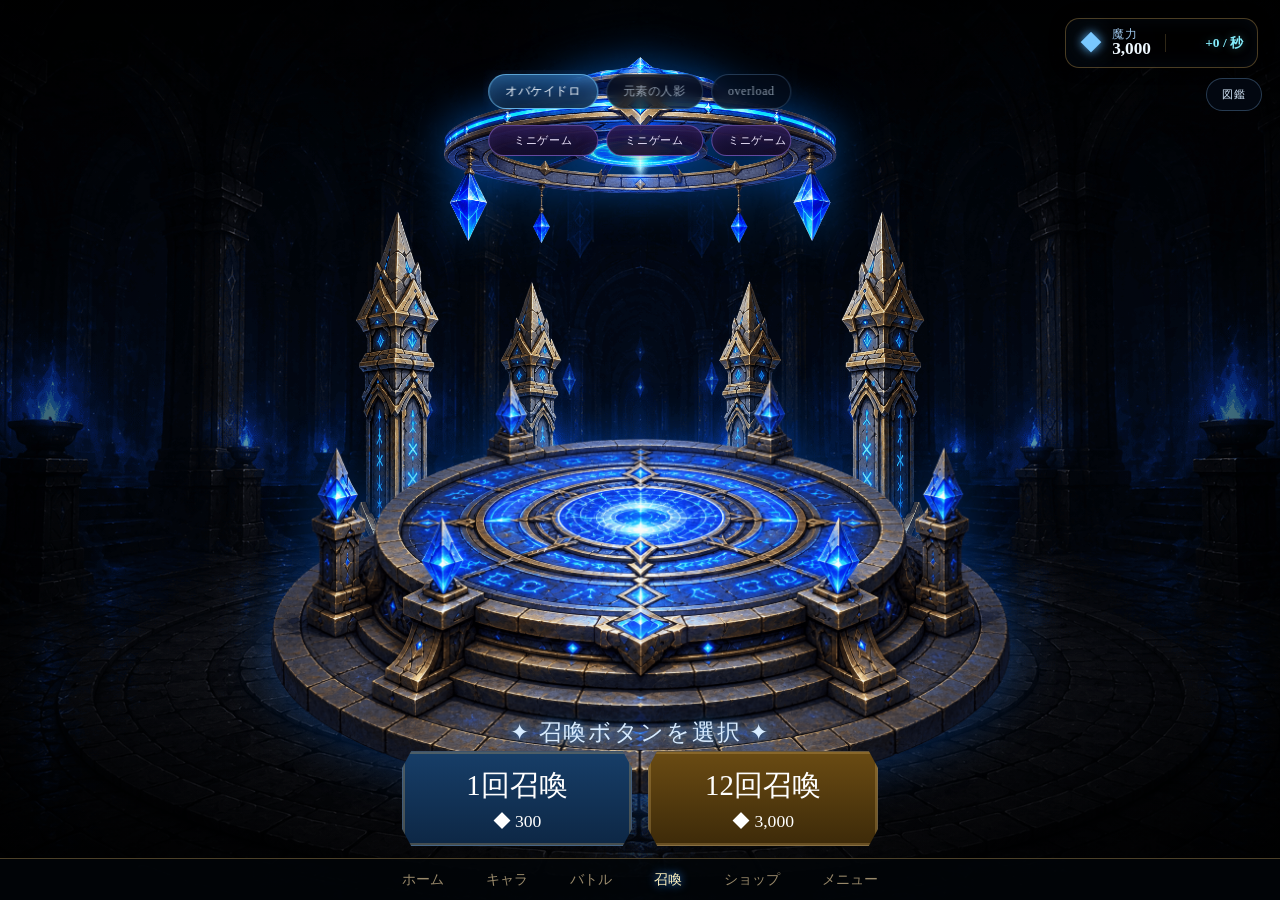
==== commit 9be64cf3: "パズルゲームを追加" ====
--- a/gacha-game/index.html
+++ b/gacha-game/index.html
@@ -262,11 +262,22 @@
             <div class="ovb-section-head">
               <div>
                 <div class="ovb-step">STEP 1</div>
-                <h3>使用カードを5枚選択</h3>
+                <h3>相手の公開3枚を見て、自分の5枚を選ぶ</h3>
                 <p id="ovbSelectHelp">所持カードを読み込み中…</p>
               </div>
               <div class="ovb-count" id="ovbSelectedCount">0 / 5</div>
             </div>
+
+            <div class="ovb-enemy-selection-preview">
+              <div class="ovb-subheading">
+                <span>CPU 公開カード</span>
+                <small>3枚公開 / 2枚非公開</small>
+              </div>
+              <div class="ovb-enemy-preview" id="ovbEnemyPreview"></div>
+            </div>
+
+            <div class="ovb-type-tabs" id="ovbTypeTabs"></div>
+
             <div class="ovb-select-grid" id="ovbSelectGrid"></div>
             <div class="ovb-actions sticky">
               <button type="button" class="ovb-primary" id="ovbToPrep" disabled>対戦準備へ</button>
@@ -285,7 +296,8 @@
             <div class="ovb-prep-layout">
               <div class="ovb-panel">
                 <h4>CPU 使用カード</h4>
-                <div class="ovb-cpu-preview" id="ovbCpuPreview"></div>
+                <div class="ovb-panel-note">公開3枚 / 残り2枚はバトル開始まで非公開</div>
+                <div class="ovb-cpu-preview ovb-enemy-preview" id="ovbCpuPreview"></div>
               </div>
               <div class="ovb-panel">
                 <h4>PLAYER 出撃順</h4>
@@ -378,6 +390,111 @@
       </div>
     </div>
 
+
+    <!-- 元素マッチ3 ミニゲーム -->
+    <section class="elp-overlay" id="elpOverlay" aria-hidden="true">
+      <div class="elp-shell">
+        <header class="elp-header">
+          <div>
+            <div class="elp-kicker">ELEMENT CARD MINI GAME</div>
+            <h2>元素マッチ3</h2>
+          </div>
+          <button type="button" class="elp-close" data-elp-close aria-label="ミニゲームを閉じる">×</button>
+        </header>
+
+        <div class="elp-body">
+          <section class="elp-screen is-active" data-elp-screen="select">
+            <div class="elp-screen-heading">
+              <h3>元素カードを1枚選択</h3>
+              <p>実際に所持している「元素の人影」カードだけが使用できます。</p>
+            </div>
+
+            <div class="elp-selection-preview" id="elpSelectionPreview">
+              <span>使用する元素カードを1枚選択</span>
+            </div>
+
+            <div class="elp-card-grid" id="elpCardGrid"></div>
+            <div class="elp-card-empty" id="elpCardEmpty" hidden>
+              元素シリーズのカードをガチャで入手すると、ここから選べるようになります。
+            </div>
+
+            <div class="elp-actions">
+              <button type="button" class="elp-primary" id="elpStartButton" disabled>このカードで開始</button>
+            </div>
+          </section>
+
+          <section class="elp-screen" data-elp-screen="game" hidden>
+            <div class="elp-game-top">
+              <div class="elp-current-card">
+                <img id="elpGameCardImage" src="" alt="">
+                <div>
+                  <span class="elp-current-label">使用カード</span>
+                  <strong id="elpGameCardName">---</strong>
+                </div>
+                <b class="elp-current-symbol" id="elpGameElementSymbol">?</b>
+              </div>
+
+              <div class="elp-score-grid">
+                <div><span>SCORE</span><strong id="elpScore">0</strong></div>
+                <div><span>HIGH SCORE</span><strong id="elpHighScore">0</strong></div>
+              </div>
+            </div>
+
+            <div class="elp-skill-row">
+              <div class="elp-gauge-wrap">
+                <div class="elp-gauge-label">
+                  <span>SKILL GAUGE</span>
+                  <b id="elpGaugeText">0 / 20</b>
+                </div>
+                <div class="elp-gauge-track"><div class="elp-gauge-fill" id="elpGaugeFill"></div></div>
+              </div>
+              <button type="button" class="elp-skill-button" id="elpSkillButton" disabled>SKILL</button>
+            </div>
+
+            <div class="elp-board-wrap">
+              <div class="elp-chain" id="elpChain">1 CHAIN</div>
+              <div class="elp-board" id="elpBoard" aria-label="7×7 マッチ3盤面"></div>
+            </div>
+
+            <div class="elp-game-message" id="elpGameMessage" role="status" aria-live="polite"></div>
+          </section>
+
+          <section class="elp-screen" data-elp-screen="over" hidden>
+            <div class="elp-gameover">
+              <div class="elp-gameover-kicker">GAME OVER</div>
+              <h3>これ以上動かせません</h3>
+
+              <div class="elp-final-card" id="elpFinalCard"></div>
+
+              <div class="elp-final-score">
+                <div><span>FINAL SCORE</span><strong id="elpFinalScore">0</strong></div>
+                <div><span>HIGH SCORE</span><strong id="elpFinalHighScore">0</strong></div>
+              </div>
+
+              <div class="elp-actions split">
+                <button type="button" class="elp-primary" id="elpReplay">もう一度遊ぶ</button>
+                <button type="button" class="elp-secondary" id="elpBackSelect">元素カード選択へ戻る</button>
+              </div>
+            </div>
+          </section>
+        </div>
+      </div>
+
+      <div class="elp-cutin" id="elpCutin" aria-hidden="true">
+        <div class="elp-cutin-dark"></div>
+        <div class="elp-cutin-runes">✦ ᚱ ✧ ᚨ ✦ ᛟ ✧</div>
+        <div class="elp-cutin-character">
+          <img id="elpCutinImage" src="" alt="">
+        </div>
+        <div class="elp-cutin-copy">
+          <span>ELEMENT SKILL</span>
+          <strong id="elpCutinName">---</strong>
+          <b id="elpCutinSymbol">?</b>
+        </div>
+        <div class="elp-cutin-flash"></div>
+      </div>
+    </section>
+
   </main>
   <script src="data/master.js"></script>
   <script src="data/card_loader.js"></script>
--- a/gacha-game/styles.css
+++ b/gacha-game/styles.css
@@ -6596,3 +6596,998 @@
     max-height:96px !important;
   }
 }
+
+
+/* =========================================================
+   v21 OVERLORD カード選択UI
+   CPU3枚公開 + 2枚非公開 / タイプ別タブ
+   ========================================================= */
+
+.ovb-enemy-selection-preview{
+  margin-bottom:16px;
+  padding:13px;
+  border:1px solid rgba(91,152,213,.28);
+  border-radius:13px;
+  background:linear-gradient(180deg,rgba(11,27,46,.68),rgba(4,12,22,.66));
+}
+
+.ovb-subheading{
+  display:flex;
+  align-items:center;
+  justify-content:space-between;
+  gap:10px;
+  margin-bottom:10px;
+}
+
+.ovb-subheading span{
+  color:#c5e1f4;
+  font-size:13px;
+  font-weight:700;
+  letter-spacing:.06em;
+}
+
+.ovb-subheading small,
+.ovb-panel-note{
+  color:#7f93a8;
+  font-size:10px;
+}
+
+.ovb-panel-note{
+  margin:-7px 0 10px;
+}
+
+.ovb-enemy-preview{
+  display:grid;
+  grid-template-columns:repeat(5,minmax(0,1fr));
+  gap:8px;
+}
+
+.ovb-enemy-hidden{
+  position:relative;
+  min-width:0;
+  aspect-ratio:3 / 4;
+  display:grid;
+  place-items:center;
+  align-content:center;
+  gap:8px;
+  overflow:hidden;
+  border:1px solid rgba(100,157,207,.28);
+  border-radius:9px;
+  background:
+    radial-gradient(circle at 50% 46%,rgba(53,113,165,.17),transparent 38%),
+    linear-gradient(135deg,rgba(10,26,44,.96),rgba(3,9,17,.98));
+  box-shadow:inset 0 0 22px rgba(38,104,158,.08);
+}
+
+.ovb-enemy-hidden::before{
+  content:"";
+  position:absolute;
+  inset:7px;
+  border:1px solid rgba(130,183,222,.12);
+  border-radius:6px;
+  background:repeating-linear-gradient(45deg,transparent 0 8px,rgba(84,141,184,.04) 8px 9px);
+}
+
+.ovb-hidden-rune{
+  position:relative;
+  z-index:2;
+  color:#87bce2;
+  font-size:clamp(28px,4vw,52px);
+  font-weight:800;
+  text-shadow:0 0 16px rgba(77,170,232,.28);
+}
+
+.ovb-hidden-label{
+  position:relative;
+  z-index:2;
+  color:#637d92;
+  font-size:8px;
+  letter-spacing:.18em;
+}
+
+.ovb-type-tabs{
+  display:flex;
+  gap:7px;
+  margin:0 0 12px;
+  padding:4px;
+  overflow-x:auto;
+  scrollbar-width:none;
+  -webkit-overflow-scrolling:touch;
+}
+
+.ovb-type-tabs::-webkit-scrollbar{
+  display:none;
+}
+
+.ovb-type-tab{
+  flex:0 0 auto;
+  display:flex;
+  align-items:center;
+  gap:6px;
+  min-height:34px;
+  padding:6px 11px;
+  border:1px solid rgba(104,150,190,.22);
+  border-radius:999px;
+  background:rgba(5,14,24,.72);
+  color:#91a5b8;
+  font:inherit;
+  font-size:10px;
+  cursor:pointer;
+}
+
+.ovb-type-tab span{
+  min-width:18px;
+  padding:2px 5px;
+  border-radius:999px;
+  background:rgba(255,255,255,.07);
+  color:#7f93a6;
+  font-size:8px;
+  text-align:center;
+}
+
+.ovb-type-tab.is-active{
+  border-color:rgba(102,192,248,.66);
+  background:linear-gradient(180deg,rgba(24,72,107,.88),rgba(10,35,55,.90));
+  color:#e7f7ff;
+  box-shadow:0 0 13px rgba(65,164,225,.14);
+}
+
+.ovb-type-tab.is-active span{
+  background:rgba(100,197,255,.17);
+  color:#bce7ff;
+}
+
+.ovb-empty-tab{
+  grid-column:1 / -1;
+  padding:24px;
+  border:1px dashed rgba(109,151,184,.20);
+  border-radius:10px;
+  color:#74899c;
+  text-align:center;
+  font-size:11px;
+}
+
+.ovb-enemy-preview .ovb-card-info{padding:5px}
+.ovb-enemy-preview .ovb-card-name{font-size:9px}
+.ovb-enemy-preview .ovb-type,
+.ovb-enemy-preview .ovb-ability{font-size:7px}
+
+@media(max-width:820px){
+  .ovb-enemy-selection-preview{
+    padding:9px;
+    margin-bottom:10px;
+  }
+
+  .ovb-subheading{margin-bottom:7px}
+  .ovb-subheading span{font-size:11px}
+  .ovb-subheading small{font-size:8px}
+
+  .ovb-enemy-preview{
+    grid-template-columns:repeat(5,90px);
+    gap:5px;
+    overflow-x:auto;
+    padding-bottom:3px;
+    scrollbar-width:none;
+    -webkit-overflow-scrolling:touch;
+  }
+
+  .ovb-enemy-preview::-webkit-scrollbar{display:none}
+
+  .ovb-type-tabs{
+    gap:5px;
+    margin-bottom:8px;
+    padding:3px 0;
+  }
+
+  .ovb-type-tab{
+    min-height:31px;
+    padding:5px 9px;
+    font-size:9px;
+  }
+
+  .ovb-type-tab span{font-size:7px}
+}
+
+@media(max-width:420px){
+  .ovb-enemy-preview{
+    grid-template-columns:repeat(5,82px);
+  }
+}
+
+
+/* =========================================================
+   v22 非戦闘員タイプ + タイプアイコン
+   ========================================================= */
+
+.ovb-card.type-noncombatant{
+  --ovb-type:#9fb3bd;
+}
+
+.ovb-type{
+  display:inline-flex !important;
+  align-items:center;
+  gap:4px;
+}
+
+.ovb-type-icon{
+  flex:0 0 auto;
+  width:1.25em;
+  height:1.25em;
+  display:inline-grid;
+  place-items:center;
+  border:1px solid currentColor;
+  border-radius:50%;
+  font-size:.9em;
+  line-height:1;
+  background:rgba(255,255,255,.035);
+  box-shadow:0 0 8px rgba(255,255,255,.04);
+}
+
+.type-attacker .ovb-type-icon{
+  color:#ef9d8e;
+}
+
+.type-tank .ovb-type-icon{
+  color:#8bc9ef;
+}
+
+.type-magic .ovb-type-icon{
+  color:#c39af2;
+}
+
+.type-noncombatant .ovb-type-icon{
+  color:#c2d0d6;
+}
+
+.type-unset .ovb-type-icon{
+  color:#7f8790;
+}
+
+@media(max-width:820px){
+  .ovb-type{
+    gap:3px;
+  }
+
+  .ovb-type-icon{
+    width:1.15em;
+    height:1.15em;
+    font-size:.82em;
+  }
+}
+
+/* =========================================================
+   v23 実アイコン反映
+   ========================================================= */
+
+.ovb-card-art{
+  position:relative;
+}
+
+.ovb-card-badges{
+  position:absolute;
+  inset:8px 8px auto 8px;
+  display:flex;
+  justify-content:space-between;
+  align-items:flex-start;
+  gap:8px;
+  pointer-events:none;
+}
+
+.ovb-type-icon,
+.ovb-skill-badge{
+  display:inline-flex;
+  align-items:center;
+  justify-content:center;
+  flex:0 0 auto;
+}
+
+.ovb-type-icon img,
+.ovb-skill-badge img,
+.ovb-type-tab-icon{
+  display:block;
+  width:100%;
+  height:100%;
+  object-fit:contain;
+}
+
+.ovb-type-icon{
+  width:18px;
+  height:18px;
+  border:none !important;
+  background:none !important;
+  box-shadow:none !important;
+  border-radius:0 !important;
+  line-height:1;
+}
+
+.ovb-type-icon.ovb-type-badge{
+  width:34px;
+  height:34px;
+  padding:4px;
+  border-radius:12px !important;
+  background:rgba(5, 12, 22, 0.82) !important;
+  box-shadow:0 6px 18px rgba(0,0,0,0.35), inset 0 0 0 1px rgba(255,255,255,0.08) !important;
+  backdrop-filter:blur(2px);
+}
+
+.ovb-skill-badge{
+  width:34px;
+  height:34px;
+  padding:4px;
+  border-radius:12px;
+  background:rgba(33, 22, 4, 0.85);
+  box-shadow:0 6px 18px rgba(0,0,0,0.35), inset 0 0 0 1px rgba(255,226,138,0.16);
+  backdrop-filter:blur(2px);
+}
+
+.ovb-type-icon-fallback{
+  font-size:12px;
+  font-weight:800;
+  color:#dbe5f3;
+}
+
+.ovb-type-icon-fallback.ovb-type-badge{
+  font-size:16px;
+}
+
+.ovb-card.compact .ovb-card-badges{
+  inset:4px 4px auto 4px;
+}
+
+.ovb-card.compact .ovb-type-icon.ovb-type-badge,
+.ovb-card.compact .ovb-skill-badge{
+  width:24px;
+  height:24px;
+  padding:3px;
+  border-radius:9px;
+}
+
+.ovb-card-topline{
+  justify-content:space-between;
+}
+
+.ovb-type{
+  display:inline-flex !important;
+  align-items:center;
+  gap:5px;
+  min-width:0;
+}
+
+.ovb-card-name-row{
+  display:flex;
+  align-items:center;
+  justify-content:space-between;
+  gap:8px;
+  margin-top:5px;
+}
+
+.ovb-card-name-row .ovb-card-name{
+  margin-top:0;
+  flex:1 1 auto;
+  min-width:0;
+}
+
+.ovb-ability-inline{
+  display:inline-flex;
+  align-items:center;
+  gap:4px;
+  flex:0 0 auto;
+  color:#f2d98f;
+  font-size:10px;
+  font-weight:700;
+  letter-spacing:0.02em;
+  white-space:nowrap;
+}
+
+.ovb-ability-inline .ovb-skill-badge{
+  width:18px;
+  height:18px;
+  padding:2px;
+  border-radius:7px;
+  box-shadow:0 2px 8px rgba(0,0,0,0.25), inset 0 0 0 1px rgba(255,226,138,0.12);
+}
+
+.ovb-type-tab{
+  display:inline-flex;
+  align-items:center;
+  gap:7px;
+}
+
+.ovb-type-tab-icon{
+  width:18px;
+  height:18px;
+  flex:0 0 auto;
+}
+
+.ovb-type-tab-label{
+  white-space:nowrap;
+}
+
+.ovb-enemy-preview .ovb-type-icon.ovb-type-badge,
+.ovb-order-card .ovb-type-icon.ovb-type-badge,
+.ovb-battle-card .ovb-type-icon.ovb-type-badge{
+  width:26px;
+  height:26px;
+  padding:3px;
+  border-radius:10px;
+}
+
+.ovb-enemy-preview .ovb-skill-badge,
+.ovb-order-card .ovb-skill-badge,
+.ovb-battle-card .ovb-skill-badge{
+  width:26px;
+  height:26px;
+  padding:3px;
+  border-radius:10px;
+}
+
+@media(max-width:820px){
+  .ovb-type-icon{
+    width:16px;
+    height:16px;
+  }
+
+  .ovb-card-name-row{
+    gap:6px;
+  }
+
+  .ovb-ability-inline{
+    font-size:8px;
+  }
+
+  .ovb-ability-inline .ovb-skill-badge{
+    width:16px;
+    height:16px;
+    border-radius:6px;
+  }
+
+  .ovb-type-tab-icon{
+    width:16px;
+    height:16px;
+  }
+}
+
+@media(max-width:520px){
+  .ovb-card.compact .ovb-type-icon.ovb-type-badge,
+  .ovb-card.compact .ovb-skill-badge{
+    width:20px;
+    height:20px;
+    padding:2px;
+    border-radius:8px;
+  }
+
+  .ovb-ability-inline span{
+    display:none;
+  }
+}
+
+
+/* =========================================================
+   v24 カードアイコン整理
+   画像上のバッジだけで視認させる
+   ========================================================= */
+
+/* 左上のタイプアイコンを一回り大きく */
+.ovb-type-icon.ovb-type-badge{
+  width:46px !important;
+  height:46px !important;
+  padding:5px !important;
+  border-radius:14px !important;
+}
+
+/* 右上スキルマークも少し存在感を合わせる */
+.ovb-card-badges > .ovb-skill-badge{
+  width:38px !important;
+  height:38px !important;
+  padding:4px !important;
+  border-radius:12px !important;
+}
+
+/* compact表示では少し小さめ */
+.ovb-card.compact .ovb-type-icon.ovb-type-badge{
+  width:32px !important;
+  height:32px !important;
+  padding:3px !important;
+  border-radius:10px !important;
+}
+
+.ovb-card.compact .ovb-card-badges > .ovb-skill-badge{
+  width:28px !important;
+  height:28px !important;
+  padding:3px !important;
+  border-radius:9px !important;
+}
+
+/* 文字横のアイコンを撤去したため、情報欄はテキスト中心に */
+.ovb-type{
+  gap:0 !important;
+}
+
+.ovb-ability-inline{
+  gap:0 !important;
+}
+
+/* スマホ */
+@media(max-width:820px){
+  .ovb-type-icon.ovb-type-badge{
+    width:38px !important;
+    height:38px !important;
+    padding:4px !important;
+    border-radius:12px !important;
+  }
+
+  .ovb-card-badges > .ovb-skill-badge{
+    width:32px !important;
+    height:32px !important;
+    padding:3px !important;
+    border-radius:10px !important;
+  }
+
+  .ovb-card.compact .ovb-type-icon.ovb-type-badge{
+    width:28px !important;
+    height:28px !important;
+  }
+
+  .ovb-card.compact .ovb-card-badges > .ovb-skill-badge{
+    width:24px !important;
+    height:24px !important;
+  }
+}
+
+/* =========================================================
+   v25 スマホ図鑑ボタン タップ修正
+   top-selector-stack が図鑑ボタンを覆っていた問題を修正
+   ========================================================= */
+
+/* 図鑑ボタンをSeries/ミニゲームの2段UIより前面へ */
+.collection-open-btn{
+  z-index:132 !important;
+  pointer-events:auto !important;
+  touch-action:manipulation;
+  -webkit-tap-highlight-color:rgba(115,190,255,.18);
+}
+
+/* スマホで透明な親コンテナそのものがタップを奪わないようにする */
+@media(max-width:820px){
+  .top-selector-stack{
+    pointer-events:none !important;
+  }
+
+  /* 実際に押すSeries/ミニゲームの各ボタンだけタップ可能に戻す */
+  .top-selector-stack .series-tab,
+  .top-selector-stack .minigame-tab{
+    pointer-events:auto !important;
+    touch-action:manipulation;
+  }
+
+  .collection-open-btn{
+    z-index:132 !important;
+    pointer-events:auto !important;
+    touch-action:manipulation;
+  }
+}
+
+
+/* =========================================================
+   v26 カード対戦アニメーション
+   衝突 → 勝敗 → 負けカード落下
+   ========================================================= */
+
+.ovb-battle-pair{
+  overflow:visible;
+}
+
+.ovb-battle-card{
+  position:relative;
+  z-index:2;
+
+  transform:translate3d(0,0,0);
+  transform-origin:center center;
+
+  will-change:transform, opacity, filter;
+}
+
+/*
+  PLAYERは左から中央へ、CPUは右から中央へ。
+  同じclassでもnth相当を親IDで分ける。
+*/
+#ovbBattlePlayer.is-clashing{
+  animation:ovbPlayerClash .56s cubic-bezier(.18,.76,.28,1) both;
+}
+
+#ovbBattleCpu.is-clashing{
+  animation:ovbCpuClash .56s cubic-bezier(.18,.76,.28,1) both;
+}
+
+/* 衝突直後の小さな衝撃 */
+#ovbBattlePlayer.is-impact{
+  transform:translateX(8%) scale(1.035);
+  filter:brightness(1.14);
+}
+
+#ovbBattleCpu.is-impact{
+  transform:translateX(-8%) scale(1.035);
+  filter:brightness(1.14);
+}
+
+/* 敗者はその場から下へ落ちる */
+.ovb-battle-card.is-loser-fall{
+  z-index:1;
+  animation:ovbLoserFall .76s cubic-bezier(.42,.02,.82,.42) forwards;
+}
+
+/* DRAWは互いに少し弾かれる */
+#ovbBattlePlayer.is-draw-recoil{
+  animation:ovbPlayerRecoil .43s ease-out both;
+}
+
+#ovbBattleCpu.is-draw-recoil{
+  animation:ovbCpuRecoil .43s ease-out both;
+}
+
+@keyframes ovbPlayerClash{
+  0%{
+    transform:translateX(-10%) scale(.985) rotate(-1deg);
+  }
+  58%{
+    transform:translateX(18%) scale(1.035) rotate(.7deg);
+  }
+  72%{
+    transform:translateX(8%) scale(.99) rotate(-.5deg);
+  }
+  100%{
+    transform:translateX(8%) scale(1.02);
+  }
+}
+
+@keyframes ovbCpuClash{
+  0%{
+    transform:translateX(10%) scale(.985) rotate(1deg);
+  }
+  58%{
+    transform:translateX(-18%) scale(1.035) rotate(-.7deg);
+  }
+  72%{
+    transform:translateX(-8%) scale(.99) rotate(.5deg);
+  }
+  100%{
+    transform:translateX(-8%) scale(1.02);
+  }
+}
+
+@keyframes ovbLoserFall{
+  0%{
+    transform:translate3d(0,0,0) rotate(0deg) scale(1);
+    opacity:1;
+    filter:brightness(1);
+  }
+  14%{
+    transform:translate3d(0,-7px,0) rotate(-1deg) scale(1.01);
+  }
+  100%{
+    transform:translate3d(0,115vh,0) rotate(12deg) scale(.88);
+    opacity:.08;
+    filter:brightness(.55) blur(.6px);
+  }
+}
+
+@keyframes ovbPlayerRecoil{
+  0%{ transform:translateX(8%) scale(1.02); }
+  46%{ transform:translateX(-7%) rotate(-1.1deg) scale(.98); }
+  100%{ transform:translateX(0) rotate(0) scale(1); }
+}
+
+@keyframes ovbCpuRecoil{
+  0%{ transform:translateX(-8%) scale(1.02); }
+  46%{ transform:translateX(7%) rotate(1.1deg) scale(.98); }
+  100%{ transform:translateX(0) rotate(0) scale(1); }
+}
+
+/* スマホは移動量を少し抑える */
+@media(max-width:820px){
+  @keyframes ovbPlayerClash{
+    0%{ transform:translateX(-6%) scale(.99); }
+    58%{ transform:translateX(13%) scale(1.025); }
+    72%{ transform:translateX(6%) scale(.995); }
+    100%{ transform:translateX(6%) scale(1.015); }
+  }
+
+  @keyframes ovbCpuClash{
+    0%{ transform:translateX(6%) scale(.99); }
+    58%{ transform:translateX(-13%) scale(1.025); }
+    72%{ transform:translateX(-6%) scale(.995); }
+    100%{ transform:translateX(-6%) scale(1.015); }
+  }
+
+  #ovbBattlePlayer.is-impact{
+    transform:translateX(6%) scale(1.025);
+  }
+
+  #ovbBattleCpu.is-impact{
+    transform:translateX(-6%) scale(1.025);
+  }
+}
+
+/* OS側でアニメーション軽減が指定されている場合 */
+@media(prefers-reduced-motion:reduce){
+  #ovbBattlePlayer.is-clashing,
+  #ovbBattleCpu.is-clashing,
+  .ovb-battle-card.is-loser-fall,
+  #ovbBattlePlayer.is-draw-recoil,
+  #ovbBattleCpu.is-draw-recoil{
+    animation-duration:.01ms !important;
+    animation-iteration-count:1 !important;
+  }
+}
+
+
+/* =========================================================
+   v27 元素マッチ3
+   ========================================================= */
+.elp-overlay{
+  position:fixed;
+  z-index:620;
+  inset:0;
+  display:none;
+  place-items:center;
+  padding:18px;
+  background:rgba(2,7,13,.88);
+  backdrop-filter:blur(8px);
+}
+.elp-overlay.show{display:grid}
+
+.elp-shell{
+  width:min(1080px,100%);
+  max-height:min(920px,96dvh);
+  overflow:hidden;
+  display:flex;
+  flex-direction:column;
+  border:1px solid rgba(104,187,240,.3);
+  border-radius:18px;
+  background:
+    radial-gradient(circle at 50% 0%,rgba(36,119,170,.13),transparent 35%),
+    linear-gradient(180deg,#081421,#030912);
+  color:#eaf6ff;
+  box-shadow:0 24px 80px rgba(0,0,0,.58),inset 0 0 80px rgba(58,144,200,.04);
+}
+
+.elp-header{
+  display:flex;
+  align-items:center;
+  justify-content:space-between;
+  padding:16px 20px;
+  border-bottom:1px solid rgba(105,167,208,.18);
+  background:rgba(7,18,31,.9);
+}
+.elp-header h2{margin:2px 0 0;font-size:22px}
+.elp-kicker{font-size:9px;letter-spacing:.18em;color:#78b9df}
+.elp-close{
+  width:42px;height:42px;border:1px solid rgba(140,195,230,.22);border-radius:50%;
+  background:#07111d;color:#d9efff;font-size:26px;cursor:pointer
+}
+
+.elp-body{overflow:auto;padding:18px}
+.elp-screen[hidden]{display:none!important}
+.elp-screen-heading{text-align:center;margin-bottom:14px}
+.elp-screen-heading h3{margin:0 0 5px}
+.elp-screen-heading p{margin:0;color:#8fa7b9;font-size:12px}
+
+.elp-selection-preview{
+  min-height:58px;
+  margin:0 auto 14px;
+  width:min(440px,100%);
+  display:flex;align-items:center;justify-content:center;gap:12px;
+  border:1px solid rgba(91,168,217,.18);border-radius:12px;
+  background:rgba(5,15,25,.65);color:#8ea6b9;font-size:12px
+}
+.elp-selection-preview img{width:42px;height:52px;object-fit:cover;border-radius:5px}
+.elp-selection-preview div{display:flex;align-items:center;gap:10px}
+.elp-selection-preview b{font-size:25px;color:#83ccf5}
+.elp-selection-preview span{color:#d8e8f3}
+
+.elp-card-grid{
+  display:grid;
+  grid-template-columns:repeat(auto-fill,minmax(112px,1fr));
+  gap:10px;
+}
+.elp-card-choice{
+  min-width:0;padding:0;overflow:hidden;position:relative;
+  border:1px solid rgba(114,157,190,.2);border-radius:10px;
+  background:#06101b;color:#eef8ff;text-align:left;cursor:pointer;
+  transition:.15s transform,.15s border-color,.15s box-shadow
+}
+.elp-card-choice:active{transform:scale(.98)}
+.elp-card-choice.is-selected{
+  border-color:#6bcaff;box-shadow:0 0 0 2px rgba(86,192,247,.16),0 0 20px rgba(70,172,230,.2)
+}
+.elp-card-choice-art{position:relative;aspect-ratio:3/4;overflow:hidden;background:#02070d}
+.elp-card-choice-art img{width:100%;height:100%;object-fit:cover}
+.elp-card-choice-symbol{
+  position:absolute;right:6px;bottom:6px;min-width:30px;height:30px;padding:0 5px;
+  display:grid;place-items:center;border-radius:8px;background:rgba(2,9,16,.88);
+  border:1px solid rgba(109,204,255,.5);font-size:17px;font-weight:900;color:#bdeaff;
+  box-shadow:0 0 14px rgba(68,183,244,.2)
+}
+.elp-card-choice-meta{padding:7px}
+.elp-card-choice-meta strong{display:block;overflow:hidden;white-space:nowrap;text-overflow:ellipsis;font-size:10px}
+.elp-card-choice-meta span{display:block;margin-top:3px;color:#8fa4b5;font-size:8px}
+.elp-card-empty{padding:30px;text-align:center;color:#8699aa}
+.elp-actions{display:flex;justify-content:center;gap:10px;margin-top:16px}
+.elp-actions.split{flex-wrap:wrap}
+.elp-primary,.elp-secondary{
+  min-height:44px;padding:9px 22px;border-radius:11px;font:inherit;font-weight:700;cursor:pointer
+}
+.elp-primary{
+  border:1px solid rgba(98,203,255,.55);
+  background:linear-gradient(180deg,#1b628e,#0d3857);color:#f1fbff
+}
+.elp-primary:disabled{opacity:.35;cursor:default}
+.elp-secondary{border:1px solid rgba(154,177,194,.25);background:#0a1621;color:#c8d8e3}
+
+/* game */
+.elp-game-top{display:grid;grid-template-columns:minmax(0,1fr) auto;gap:12px;align-items:center;margin-bottom:10px}
+.elp-current-card{
+  display:grid;grid-template-columns:52px minmax(0,1fr) auto;align-items:center;gap:9px;
+  min-width:0;padding:7px;border:1px solid rgba(94,161,205,.18);border-radius:11px;background:rgba(5,15,25,.72)
+}
+.elp-current-card img{width:52px;height:62px;object-fit:cover;border-radius:6px}
+.elp-current-card div{min-width:0}
+.elp-current-label{display:block;color:#748b9c;font-size:8px;letter-spacing:.1em}
+.elp-current-card strong{display:block;margin-top:3px;overflow:hidden;white-space:nowrap;text-overflow:ellipsis;font-size:11px}
+.elp-current-symbol{
+  min-width:47px;height:47px;padding:0 7px;display:grid;place-items:center;
+  border:1px solid rgba(104,207,255,.46);border-radius:12px;
+  background:radial-gradient(circle,rgba(59,159,214,.2),rgba(4,16,27,.7));
+  font-size:25px;color:#c5edff;text-shadow:0 0 12px rgba(90,206,255,.5)
+}
+.elp-score-grid{display:grid;grid-template-columns:repeat(2,minmax(90px,1fr));gap:6px}
+.elp-score-grid div,.elp-final-score div{
+  padding:8px 11px;border:1px solid rgba(97,155,195,.16);border-radius:9px;background:rgba(5,14,23,.72);text-align:center
+}
+.elp-score-grid span,.elp-final-score span{display:block;color:#6f8fa5;font-size:8px;letter-spacing:.1em}
+.elp-score-grid strong,.elp-final-score strong{display:block;margin-top:2px;font-size:16px}
+
+.elp-skill-row{display:grid;grid-template-columns:minmax(0,1fr) 104px;gap:9px;align-items:end;margin-bottom:10px}
+.elp-gauge-wrap{min-width:0}
+.elp-gauge-label{display:flex;justify-content:space-between;margin-bottom:5px;color:#83a3b8;font-size:9px}
+.elp-gauge-track{height:13px;overflow:hidden;border:1px solid rgba(102,185,233,.23);border-radius:999px;background:#020912}
+.elp-gauge-fill{
+  width:0;height:100%;
+  background:linear-gradient(90deg,#296fa1,#71d7ff,#eefcff);
+  box-shadow:0 0 15px rgba(80,207,255,.35);
+  transition:width .2s ease
+}
+.elp-skill-button{
+  height:42px;border:1px solid rgba(92,153,187,.25);border-radius:10px;
+  background:#0b1720;color:#586e7d;font-weight:900;letter-spacing:.09em
+}
+.elp-skill-button.is-ready{
+  border-color:rgba(119,218,255,.76);background:linear-gradient(180deg,#1c739c,#0c4567);
+  color:#fff;box-shadow:0 0 20px rgba(70,196,244,.3);animation:elpSkillReady 1.1s ease-in-out infinite alternate;cursor:pointer
+}
+@keyframes elpSkillReady{to{filter:brightness(1.2);box-shadow:0 0 28px rgba(84,212,255,.45)}}
+
+.elp-board-wrap{
+  position:relative;width:min(610px,100%);margin:auto;
+  padding:10px;border:1px solid rgba(97,166,210,.2);border-radius:15px;
+  background:
+    radial-gradient(circle at center,rgba(28,92,130,.15),transparent 65%),
+    #030a12;
+  box-shadow:inset 0 0 42px rgba(39,120,168,.08)
+}
+.elp-board{display:grid;grid-template-columns:repeat(7,1fr);gap:5px;width:100%;aspect-ratio:1}
+.elp-piece{
+  position:relative;min-width:0;min-height:0;padding:0;
+  border:1px solid rgba(130,190,225,.2);border-radius:9px;
+  display:grid;place-items:center;background:#0a1723;color:#d9f5ff;
+  box-shadow:inset 0 0 10px rgba(255,255,255,.02);
+  font:inherit;cursor:pointer;transition:transform .13s ease,filter .13s ease,opacity .18s ease
+}
+.elp-piece:disabled{cursor:default}
+.elp-piece.is-selected{transform:scale(.9);outline:2px solid #91e2ff;box-shadow:0 0 18px rgba(82,207,255,.38)}
+.elp-piece.is-matched{animation:elpMatch .25s ease forwards}
+.elp-piece.is-skill-target{animation:elpSkillTarget .28s ease-in-out alternate 2}
+@keyframes elpMatch{50%{transform:scale(1.12);filter:brightness(2)}100%{transform:scale(.15);opacity:0}}
+@keyframes elpSkillTarget{to{transform:scale(1.12);filter:brightness(2.2);box-shadow:0 0 22px rgba(159,235,255,.7)}}
+.elp-piece-symbol{font-size:clamp(14px,3vw,25px);font-weight:950;text-shadow:0 0 10px rgba(138,230,255,.7)}
+.elp-piece-glyph{font-size:clamp(15px,3vw,26px)}
+.elp-piece-element{background:radial-gradient(circle at 40% 30%,#3984ad,#102d43 70%);border-color:rgba(126,222,255,.5)}
+.elp-piece-crystal{background:linear-gradient(145deg,#163e5b,#071722);color:#75d2ff}
+.elp-piece-rune{background:linear-gradient(145deg,#35255a,#120d23);color:#c5a0ff}
+.elp-piece-gem{background:linear-gradient(145deg,#603244,#201018);color:#ffa7bf}
+.elp-piece-arcane{background:linear-gradient(145deg,#5d5625,#211e0d);color:#ffe989}
+.elp-piece-empty{opacity:0}
+
+.elp-chain{
+  position:absolute;z-index:4;left:50%;top:50%;transform:translate(-50%,-50%) scale(.6);
+  pointer-events:none;opacity:0;font-size:clamp(28px,7vw,58px);font-weight:950;font-style:italic;
+  color:#e9fbff;text-shadow:0 0 8px #4dc8ff,0 0 28px #1988c4
+}
+.elp-chain.show{animation:elpChain .65s ease-out}
+@keyframes elpChain{0%{opacity:0;transform:translate(-50%,-50%) scale(.45)}35%{opacity:1;transform:translate(-50%,-50%) scale(1.1)}100%{opacity:0;transform:translate(-50%,-60%) scale(1)}}
+.elp-game-message{min-height:22px;margin-top:9px;text-align:center;color:#8ba4b7;font-size:10px}
+
+/* skill cut-in */
+.elp-cutin{position:fixed;z-index:690;inset:0;display:none;overflow:hidden;pointer-events:none}
+.elp-cutin.is-active{display:block}
+.elp-cutin-dark{position:absolute;inset:0;background:rgba(0,4,9,.82);animation:elpCutDark .2s ease both}
+.elp-cutin-runes{
+  position:absolute;inset:15% -10% auto;font-size:clamp(24px,6vw,70px);letter-spacing:.2em;white-space:nowrap;
+  color:rgba(101,218,255,.18);transform:rotate(-8deg);animation:elpRunes 1.1s linear both
+}
+.elp-cutin-character{
+  position:absolute;left:-9%;bottom:-12%;width:min(62vw,650px);height:112%;
+  transform:translateX(-70%) skewX(-7deg);overflow:hidden;filter:drop-shadow(0 0 20px rgba(67,181,235,.25))
+}
+.elp-cutin-character img{width:100%;height:100%;object-fit:contain;object-position:center bottom;transform:skewX(7deg)}
+.elp-cutin.is-active .elp-cutin-character{animation:elpCharacterIn 1.05s cubic-bezier(.16,.79,.26,1) both}
+.elp-cutin-copy{
+  position:absolute;right:8%;top:25%;display:flex;flex-direction:column;align-items:flex-end;text-align:right;
+  text-shadow:0 0 18px rgba(75,200,255,.42)
+}
+.elp-cutin-copy span{font-size:clamp(10px,2vw,18px);letter-spacing:.22em;color:#79bcdc}
+.elp-cutin-copy strong{margin-top:8px;font-size:clamp(20px,4vw,48px)}
+.elp-cutin-copy b{font-size:clamp(88px,22vw,220px);line-height:.82;color:#e3f9ff}
+.elp-cutin-flash{
+  position:absolute;inset:0;background:linear-gradient(105deg,transparent 42%,rgba(188,241,255,.95) 50%,transparent 58%);
+  transform:translateX(-130%);mix-blend-mode:screen
+}
+.elp-cutin.is-active .elp-cutin-flash{animation:elpFlash .8s .24s ease-in both}
+@keyframes elpCutDark{from{opacity:0}to{opacity:1}}
+@keyframes elpRunes{from{transform:translateX(-10%) rotate(-8deg)}to{transform:translateX(10%) rotate(-8deg)}}
+@keyframes elpCharacterIn{0%{transform:translateX(-70%) skewX(-7deg)}24%,78%{transform:translateX(0) skewX(-7deg)}100%{transform:translateX(-3%) skewX(-7deg)}}
+@keyframes elpFlash{to{transform:translateX(130%)}}
+
+/* game over */
+.elp-gameover{width:min(620px,100%);margin:auto;padding:28px 14px;text-align:center}
+.elp-gameover-kicker{color:#77bade;font-size:10px;letter-spacing:.24em}
+.elp-gameover h3{font-size:clamp(27px,6vw,48px);margin:7px 0 18px}
+.elp-final-card{
+  width:min(380px,100%);margin:0 auto 14px;padding:9px;
+  display:flex;align-items:center;gap:12px;text-align:left;
+  border:1px solid rgba(94,170,214,.22);border-radius:12px;background:#07131f
+}
+.elp-final-card img{width:72px;height:90px;object-fit:cover;border-radius:7px}
+.elp-final-card div{display:grid;grid-template-columns:auto 1fr;align-items:center;gap:2px 10px;min-width:0}
+.elp-final-card b{grid-row:1/3;font-size:40px;color:#a8e6ff}
+.elp-final-card strong,.elp-final-card span{overflow:hidden;white-space:nowrap;text-overflow:ellipsis}
+.elp-final-card span{color:#8ba3b4;font-size:10px}
+.elp-final-score{display:grid;grid-template-columns:1fr 1fr;gap:8px;width:min(380px,100%);margin:auto}
+
+@media(max-width:820px){
+  .elp-overlay{padding:0}
+  .elp-shell{width:100%;height:100dvh;max-height:none;border:0;border-radius:0}
+  .elp-header{padding:10px 12px}
+  .elp-header h2{font-size:17px}
+  .elp-close{width:36px;height:36px;font-size:22px}
+  .elp-body{padding:10px}
+  .elp-card-grid{grid-template-columns:repeat(3,minmax(0,1fr));gap:6px}
+  .elp-card-choice-meta{padding:5px}
+  .elp-game-top{grid-template-columns:1fr;gap:6px}
+  .elp-current-card{grid-template-columns:43px minmax(0,1fr) auto;padding:5px}
+  .elp-current-card img{width:43px;height:51px}
+  .elp-current-symbol{min-width:40px;height:40px;font-size:21px}
+  .elp-score-grid{grid-template-columns:1fr 1fr}
+  .elp-score-grid div{padding:5px 8px}
+  .elp-score-grid strong{font-size:13px}
+  .elp-skill-row{grid-template-columns:minmax(0,1fr) 88px}
+  .elp-board-wrap{width:min(94vw,560px);padding:6px}
+  .elp-board{gap:3px}
+  .elp-piece{border-radius:7px}
+  .elp-cutin-character{left:-18%;width:82vw}
+  .elp-cutin-copy{right:5%;top:31%}
+}
+
+@media(max-width:390px){
+  .elp-card-grid{grid-template-columns:repeat(3,minmax(0,1fr))}
+  .elp-card-choice-meta strong{font-size:9px}
+  .elp-card-choice-symbol{min-width:26px;height:26px;font-size:14px}
+  .elp-piece{border-radius:5px}
+  .elp-skill-button{font-size:11px}
+}
+
+@media(prefers-reduced-motion:reduce){
+  .elp-piece,.elp-gauge-fill{transition:none!important}
+  .elp-chain.show,.elp-piece.is-matched,.elp-piece.is-skill-target,
+  .elp-skill-button.is-ready,.elp-cutin.is-active *{animation-duration:.01ms!important}
+}
